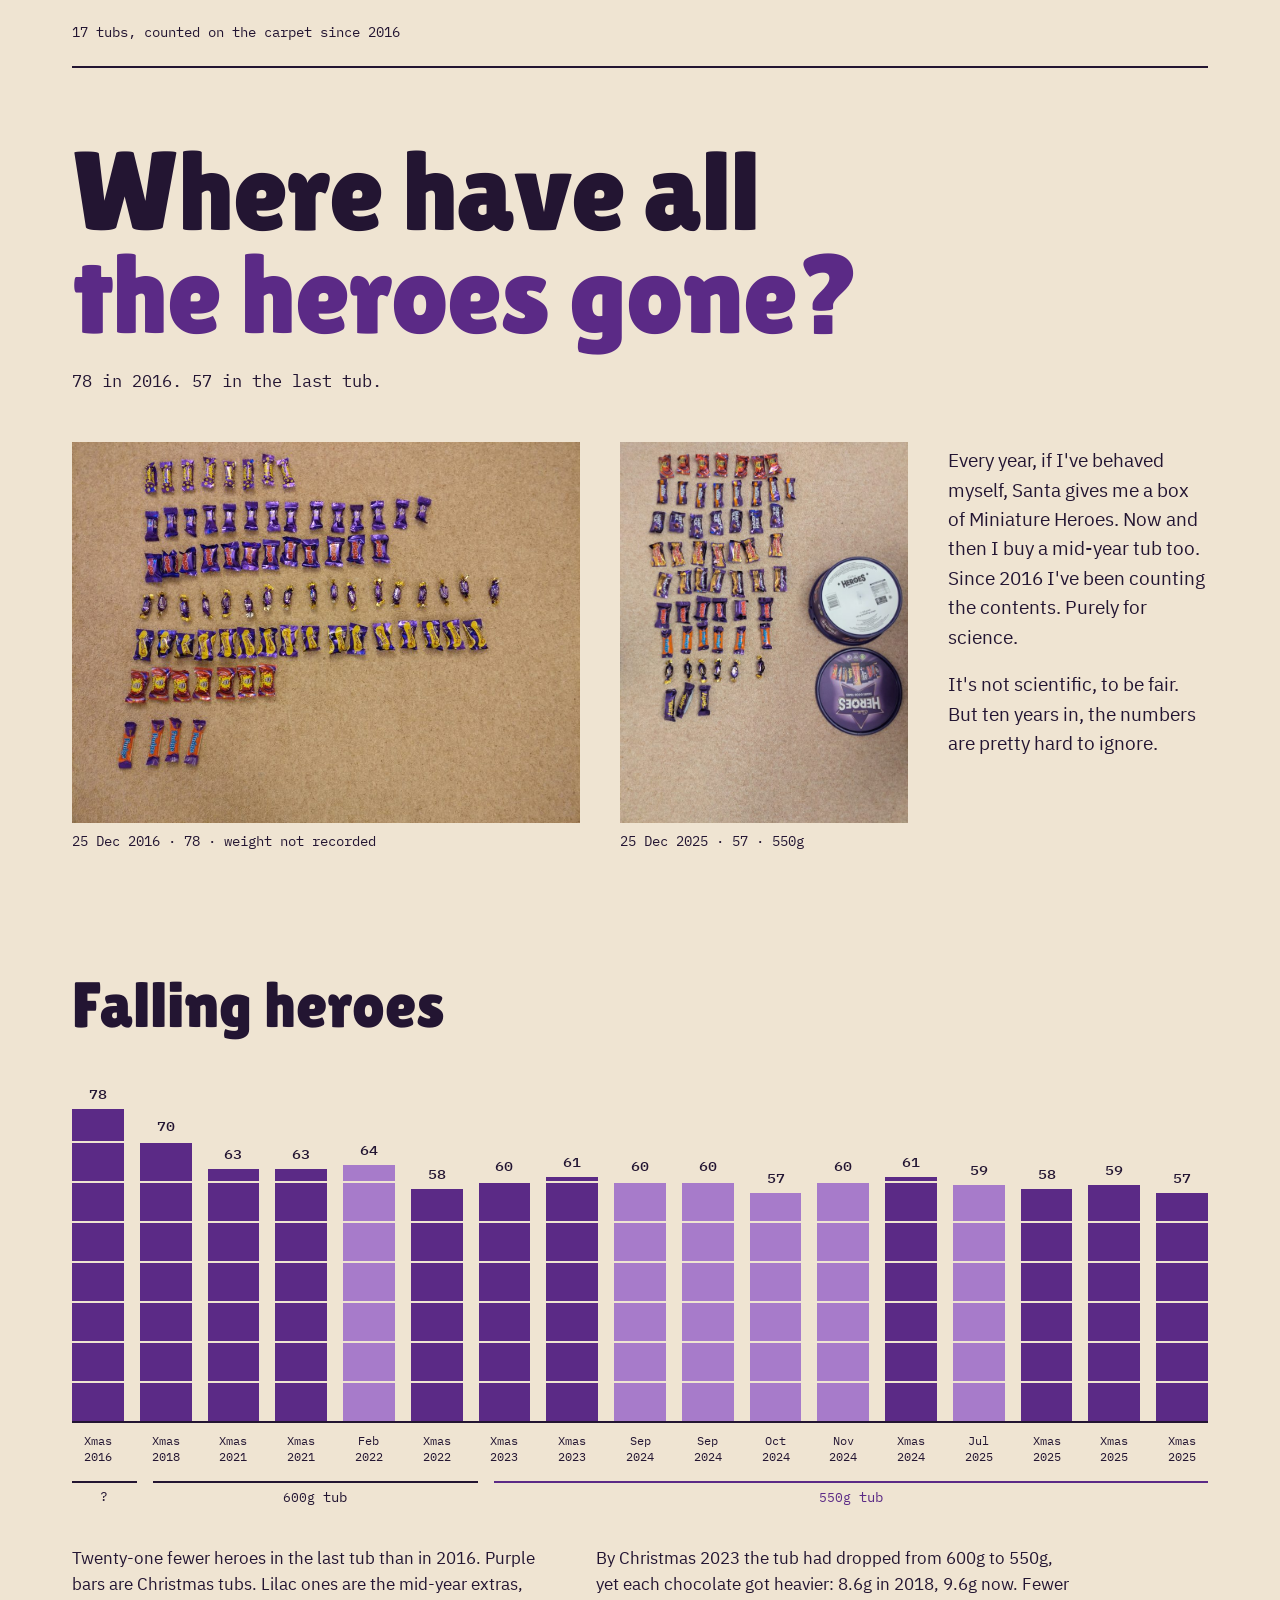
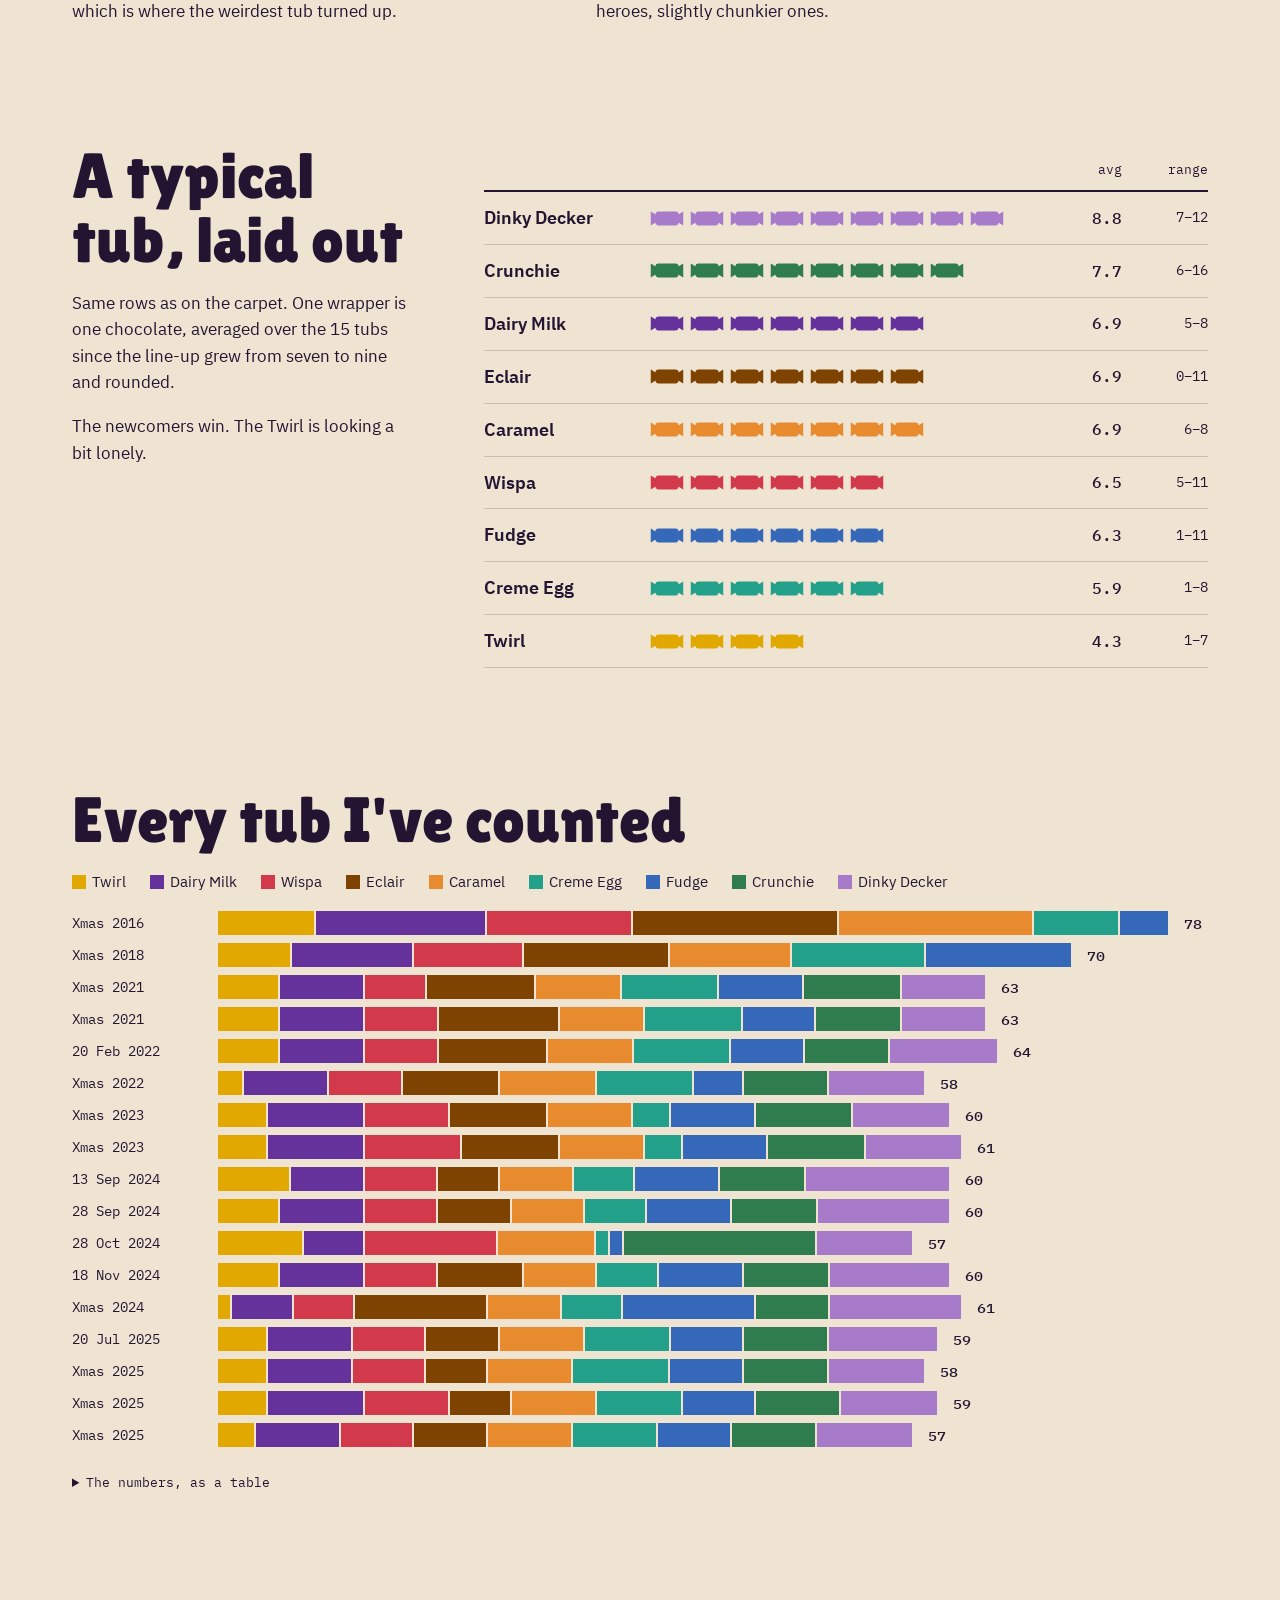
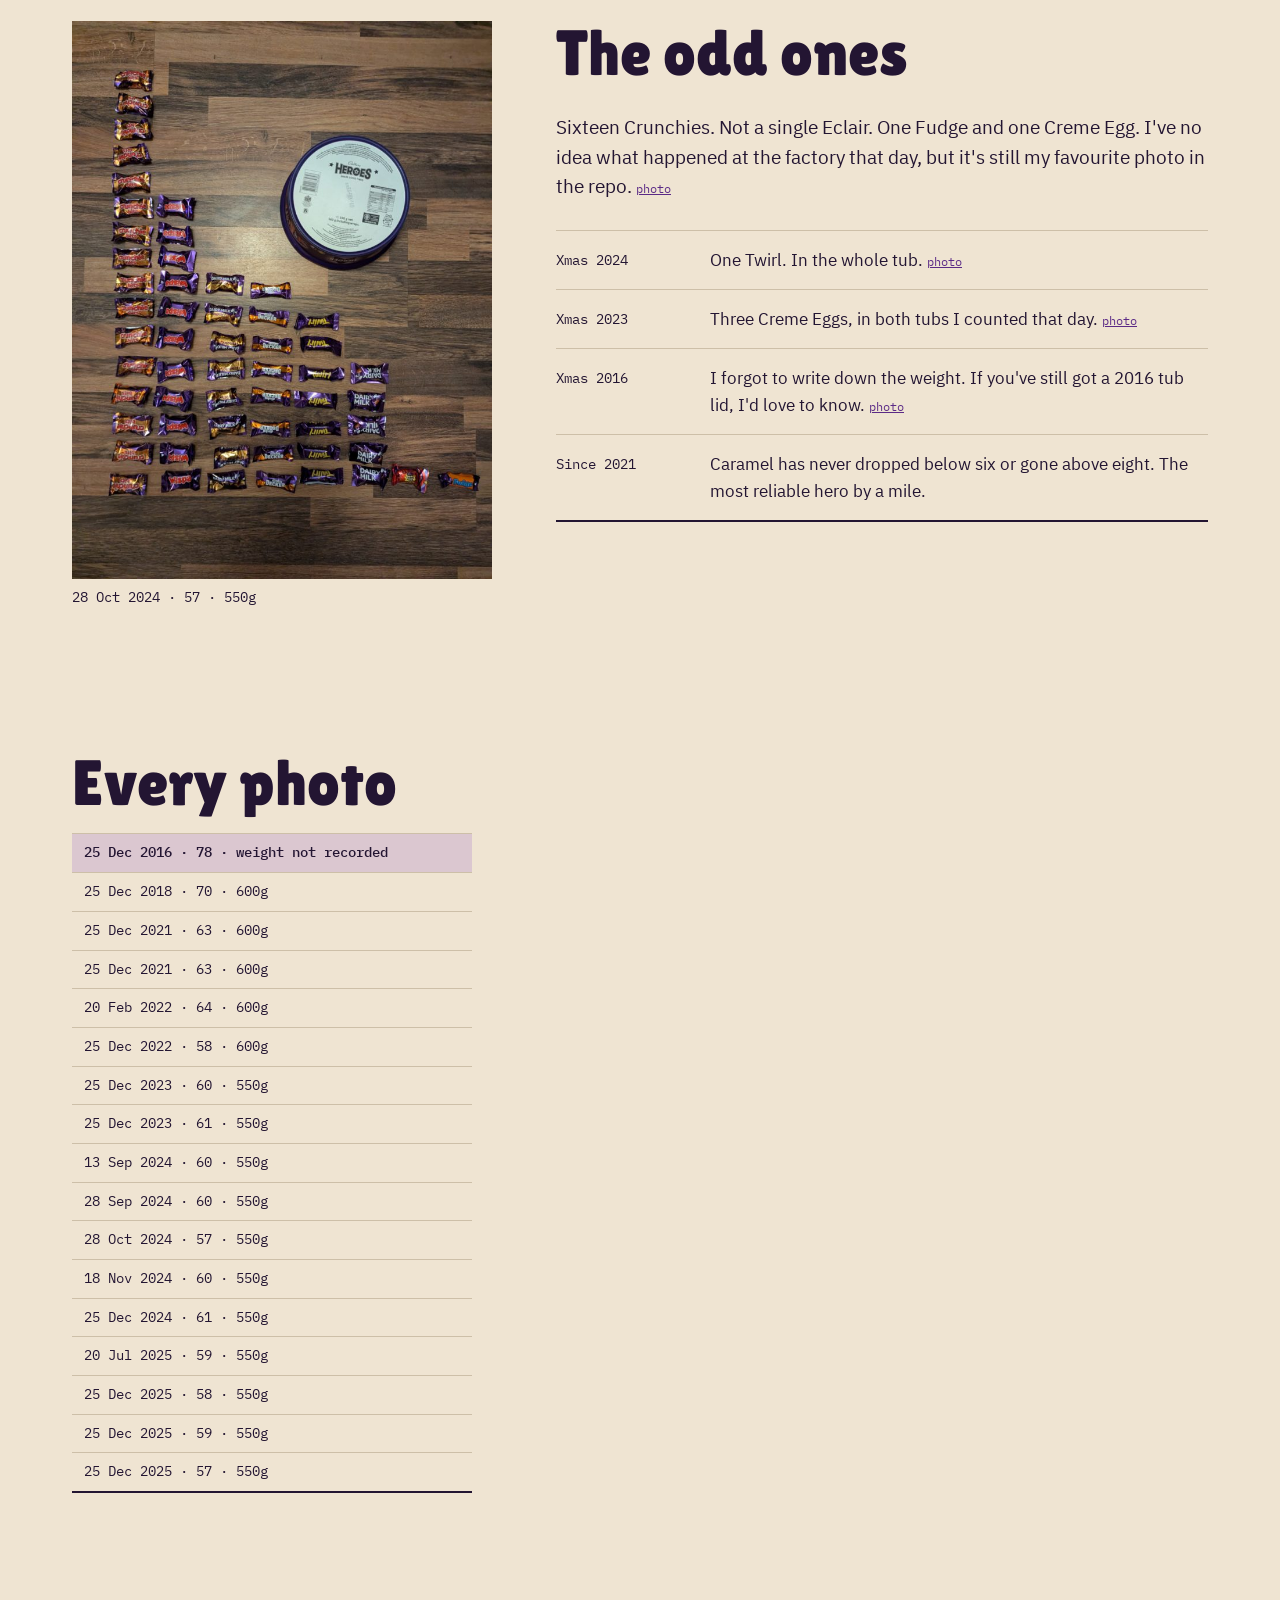
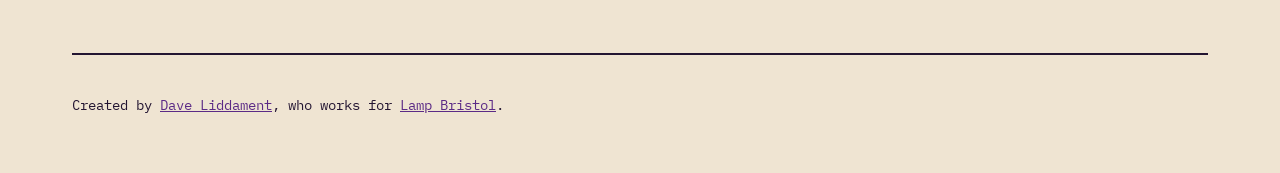
==== index.html @ de382458 "Build of DaveLiddament/heroes@df6f223eec0b3c865f1c71cbc6832590b2072524" ====
<!doctype html>
<html lang="en-GB">
<head>
<meta charset="utf-8">
<meta name="viewport" content="width=device-width, initial-scale=1">
<title>Where have all the heroes gone? Miniature Heroes, counted</title>
<meta name="description" content="17 tubs of Cadbury Miniature Heroes, tipped onto the carpet and counted since 2016. Shrinkflation in charts: the shrinking tub, the typical tub, the odd ones.">
<meta name="author" content="Dave Liddament">
<link rel="canonical" href="https://heroes.daveliddament.co.uk/">
<meta property="og:type" content="website">
<meta property="og:site_name" content="Where have all the heroes gone? Miniature Heroes, counted">
<meta property="og:title" content="Where have all the heroes gone? Miniature Heroes, counted">
<meta property="og:description" content="17 tubs of Cadbury Miniature Heroes, tipped onto the carpet and counted since 2016. Shrinkflation in charts: the shrinking tub, the typical tub, the odd ones.">
<meta property="og:url" content="https://heroes.daveliddament.co.uk/">
<meta property="og:locale" content="en_GB">
<meta property="og:image" content="https://heroes.daveliddament.co.uk/social-card.png">
<meta property="og:image:width" content="1200">
<meta property="og:image:height" content="630">
<meta property="og:image:alt" content="Falling Heroes: a grid of chocolate wrappers, most filled in, the rest empty outlines for the heroes that have gone since 2016.">
<meta name="twitter:card" content="summary_large_image">
<meta name="twitter:image" content="https://heroes.daveliddament.co.uk/social-card.png">
<meta name="twitter:image:alt" content="Falling Heroes: a grid of chocolate wrappers, most filled in, the rest empty outlines for the heroes that have gone since 2016.">
<meta name="twitter:title" content="Where have all the heroes gone? Miniature Heroes, counted">
<meta name="twitter:description" content="17 tubs of Cadbury Miniature Heroes, tipped onto the carpet and counted since 2016. Shrinkflation in charts: the shrinking tub, the typical tub, the odd ones.">
<link rel="icon" href="favicon.ico" sizes="32x32">
<link rel="icon" href="favicon.svg" type="image/svg+xml">
<link rel="apple-touch-icon" href="apple-touch-icon.png">

<link rel="preload" href="fonts/LilitaOne-Regular.ttf" as="font" type="font/ttf" crossorigin>
<link rel="stylesheet" href="styles.css">
<script type="application/ld+json">{"@context":"https://schema.org","@graph":[{"@type":"WebPage","@id":"https://heroes.daveliddament.co.uk/","url":"https://heroes.daveliddament.co.uk/","name":"Where have all the heroes gone? Miniature Heroes, counted","description":"17 tubs of Cadbury Miniature Heroes, tipped onto the carpet and counted since 2016. Shrinkflation in charts: the shrinking tub, the typical tub, the odd ones.","inLanguage":"en-GB","author":{"@type":"Person","name":"Dave Liddament","url":"https://www.daveliddament.co.uk/"},"primaryImageOfPage":"https://heroes.daveliddament.co.uk/social-card.png"},{"@type":"Dataset","name":"Miniature Heroes tub counts","description":"How many of each chocolate were in 17 tubs of Cadbury Miniature Heroes, with the net weight of each tub.","url":"https://heroes.daveliddament.co.uk/","creator":{"@type":"Person","name":"Dave Liddament","url":"https://www.daveliddament.co.uk/"},"temporalCoverage":"2016/2025","isAccessibleForFree":true}]}</script>
</head>
<body>
<div class="wrap">

<header class="masthead">
  <span class="long">17 tubs, counted on the carpet since 2016</span>
  <span class="short">17 tubs since 2016</span>
</header>

<main>
<section class="hero">
  <div class="hero-head">
    <h1>Where have all<br><span>the heroes gone?</span></h1>
    <p class="standfirst">78 in 2016. 57 in the last tub.</p>
  </div>
  <div class="hero-body">
        <figure>
      <a href="images/tub-1-1600.jpg"><img class="photo" src="images/tub-1-960.jpg" width="4640" height="3480" alt="The Xmas 2016 tub sorted into rows: 78 chocolates" loading="eager"></a>
      <figcaption>25 Dec 2016 · 78 · weight not recorded</figcaption>
    </figure>
        <figure>
      <a href="images/tub-17-1600.jpg"><img class="photo" src="images/tub-17-960.jpg" width="3072" height="4080" alt="The Xmas 2025 tub sorted into rows: 57 chocolates" loading="eager"></a>
      <figcaption>25 Dec 2025 · 57 · 550g</figcaption>
    </figure>
        <div class="hero-text">
      <p>Every year, if I've behaved myself, Santa gives me a box of Miniature Heroes. Now and then I buy a mid-year tub too. Since 2016 I've been counting the contents. Purely for science.</p>
      <p>It's not scientific, to be fair. But ten years in, the numbers are pretty hard to ignore.</p>
    </div>
  </div>
</section>

<section id="count">
  <div class="stack">
    <h2>Falling heroes</h2>
    <div class="totals" role="img" aria-label="Chocolates per tub, 2016 to 2025: 78 in the first tub, 57 in the latest." style="--max: 78">
      <div class="bars">
                <div class="col" title="Xmas 2016: 78">
          <span class="num">78</span>
          <div class="bar xmas" style="--n: 78"></div>
        </div>
                <div class="col" title="Xmas 2018: 70">
          <span class="num">70</span>
          <div class="bar xmas" style="--n: 70"></div>
        </div>
                <div class="col" title="Xmas 2021: 63">
          <span class="num">63</span>
          <div class="bar xmas" style="--n: 63"></div>
        </div>
                <div class="col" title="Xmas 2021: 63">
          <span class="num">63</span>
          <div class="bar xmas" style="--n: 63"></div>
        </div>
                <div class="col" title="20 Feb 2022: 64">
          <span class="num">64</span>
          <div class="bar midyear" style="--n: 64"></div>
        </div>
                <div class="col" title="Xmas 2022: 58">
          <span class="num">58</span>
          <div class="bar xmas" style="--n: 58"></div>
        </div>
                <div class="col" title="Xmas 2023: 60">
          <span class="num">60</span>
          <div class="bar xmas" style="--n: 60"></div>
        </div>
                <div class="col" title="Xmas 2023: 61">
          <span class="num">61</span>
          <div class="bar xmas" style="--n: 61"></div>
        </div>
                <div class="col" title="13 Sep 2024: 60">
          <span class="num">60</span>
          <div class="bar midyear" style="--n: 60"></div>
        </div>
                <div class="col" title="28 Sep 2024: 60">
          <span class="num">60</span>
          <div class="bar midyear" style="--n: 60"></div>
        </div>
                <div class="col" title="28 Oct 2024: 57">
          <span class="num">57</span>
          <div class="bar midyear" style="--n: 57"></div>
        </div>
                <div class="col" title="18 Nov 2024: 60">
          <span class="num">60</span>
          <div class="bar midyear" style="--n: 60"></div>
        </div>
                <div class="col" title="Xmas 2024: 61">
          <span class="num">61</span>
          <div class="bar xmas" style="--n: 61"></div>
        </div>
                <div class="col" title="20 Jul 2025: 59">
          <span class="num">59</span>
          <div class="bar midyear" style="--n: 59"></div>
        </div>
                <div class="col" title="Xmas 2025: 58">
          <span class="num">58</span>
          <div class="bar xmas" style="--n: 58"></div>
        </div>
                <div class="col" title="Xmas 2025: 59">
          <span class="num">59</span>
          <div class="bar xmas" style="--n: 59"></div>
        </div>
                <div class="col" title="Xmas 2025: 57">
          <span class="num">57</span>
          <div class="bar xmas" style="--n: 57"></div>
        </div>
              </div>
      <div class="labels">
                <span><span class="yy">&#039;16</span><span class="full">Xmas<br>2016</span></span>
                <span><span class="yy">&#039;18</span><span class="full">Xmas<br>2018</span></span>
                <span><span class="yy">&#039;21</span><span class="full">Xmas<br>2021</span></span>
                <span><span class="yy">&#039;21</span><span class="full">Xmas<br>2021</span></span>
                <span><span class="yy">&#039;22</span><span class="full">Feb<br>2022</span></span>
                <span><span class="yy">&#039;22</span><span class="full">Xmas<br>2022</span></span>
                <span><span class="yy">&#039;23</span><span class="full">Xmas<br>2023</span></span>
                <span><span class="yy">&#039;23</span><span class="full">Xmas<br>2023</span></span>
                <span><span class="yy">&#039;24</span><span class="full">Sep<br>2024</span></span>
                <span><span class="yy">&#039;24</span><span class="full">Sep<br>2024</span></span>
                <span><span class="yy">&#039;24</span><span class="full">Oct<br>2024</span></span>
                <span><span class="yy">&#039;24</span><span class="full">Nov<br>2024</span></span>
                <span><span class="yy">&#039;24</span><span class="full">Xmas<br>2024</span></span>
                <span><span class="yy">&#039;25</span><span class="full">Jul<br>2025</span></span>
                <span><span class="yy">&#039;25</span><span class="full">Xmas<br>2025</span></span>
                <span><span class="yy">&#039;25</span><span class="full">Xmas<br>2025</span></span>
                <span><span class="yy">&#039;25</span><span class="full">Xmas<br>2025</span></span>
              </div>
      <div class="weights">
                <div style="flex-grow: 1">?</div>
                <div style="flex-grow: 5">600g<span class="tub"> tub</span></div>
                <div class="current" style="flex-grow: 11">550g<span class="tub"> tub</span></div>
              </div>
    </div>
    <div class="count-notes">
      <p>Twenty-one fewer heroes in the last tub than in 2016. Purple bars are Christmas tubs. Lilac ones are the mid-year extras, which is where the weirdest tub turned up.</p>
            <p>By Christmas 2023 the tub had dropped from 600g to 550g, yet each chocolate got heavier: 8.6g in 2018, 9.6g now. Fewer heroes, slightly chunkier ones.</p>
          </div>
  </div>
</section>

<section id="typical" class="typical">
  <div class="intro stack">
    <h2>A typical tub, laid out</h2>
    <p>Same rows as on the carpet. One wrapper is one chocolate, averaged over the 15 tubs since the line-up grew from seven to nine and rounded.</p>
    <p>The newcomers win. The Twirl is looking a bit lonely.</p>
  </div>
  <div class="table" style="margin-top: 16px">
    <div class="lineup-head"><span></span><span></span><span>avg</span><span>range</span></div>
    <div class="lineup">
            <div class="lu-row t-dinky-decker">
        <span class="lu-name">Dinky Decker</span>
        <span class="lu-stats">8.8 avg · 7–12</span>
        <span class="lu-icons" role="img" aria-label="Dinky Decker: about 9 per tub"><svg viewBox="0 0 44 24" aria-hidden="true"><path d="M1 3 L8 7 L8 17 L1 21 Z"/><path d="M43 3 L36 7 L36 17 L43 21 Z"/><rect x="7" y="3" width="30" height="18" rx="4"/></svg><svg viewBox="0 0 44 24" aria-hidden="true"><path d="M1 3 L8 7 L8 17 L1 21 Z"/><path d="M43 3 L36 7 L36 17 L43 21 Z"/><rect x="7" y="3" width="30" height="18" rx="4"/></svg><svg viewBox="0 0 44 24" aria-hidden="true"><path d="M1 3 L8 7 L8 17 L1 21 Z"/><path d="M43 3 L36 7 L36 17 L43 21 Z"/><rect x="7" y="3" width="30" height="18" rx="4"/></svg><svg viewBox="0 0 44 24" aria-hidden="true"><path d="M1 3 L8 7 L8 17 L1 21 Z"/><path d="M43 3 L36 7 L36 17 L43 21 Z"/><rect x="7" y="3" width="30" height="18" rx="4"/></svg><svg viewBox="0 0 44 24" aria-hidden="true"><path d="M1 3 L8 7 L8 17 L1 21 Z"/><path d="M43 3 L36 7 L36 17 L43 21 Z"/><rect x="7" y="3" width="30" height="18" rx="4"/></svg><svg viewBox="0 0 44 24" aria-hidden="true"><path d="M1 3 L8 7 L8 17 L1 21 Z"/><path d="M43 3 L36 7 L36 17 L43 21 Z"/><rect x="7" y="3" width="30" height="18" rx="4"/></svg><svg viewBox="0 0 44 24" aria-hidden="true"><path d="M1 3 L8 7 L8 17 L1 21 Z"/><path d="M43 3 L36 7 L36 17 L43 21 Z"/><rect x="7" y="3" width="30" height="18" rx="4"/></svg><svg viewBox="0 0 44 24" aria-hidden="true"><path d="M1 3 L8 7 L8 17 L1 21 Z"/><path d="M43 3 L36 7 L36 17 L43 21 Z"/><rect x="7" y="3" width="30" height="18" rx="4"/></svg><svg viewBox="0 0 44 24" aria-hidden="true"><path d="M1 3 L8 7 L8 17 L1 21 Z"/><path d="M43 3 L36 7 L36 17 L43 21 Z"/><rect x="7" y="3" width="30" height="18" rx="4"/></svg></span>
        <span class="lu-avg-col mono">8.8</span>
        <span class="lu-range-col mono">7–12</span>
      </div>
            <div class="lu-row t-crunchie">
        <span class="lu-name">Crunchie</span>
        <span class="lu-stats">7.7 avg · 6–16</span>
        <span class="lu-icons" role="img" aria-label="Crunchie: about 8 per tub"><svg viewBox="0 0 44 24" aria-hidden="true"><path d="M1 3 L8 7 L8 17 L1 21 Z"/><path d="M43 3 L36 7 L36 17 L43 21 Z"/><rect x="7" y="3" width="30" height="18" rx="4"/></svg><svg viewBox="0 0 44 24" aria-hidden="true"><path d="M1 3 L8 7 L8 17 L1 21 Z"/><path d="M43 3 L36 7 L36 17 L43 21 Z"/><rect x="7" y="3" width="30" height="18" rx="4"/></svg><svg viewBox="0 0 44 24" aria-hidden="true"><path d="M1 3 L8 7 L8 17 L1 21 Z"/><path d="M43 3 L36 7 L36 17 L43 21 Z"/><rect x="7" y="3" width="30" height="18" rx="4"/></svg><svg viewBox="0 0 44 24" aria-hidden="true"><path d="M1 3 L8 7 L8 17 L1 21 Z"/><path d="M43 3 L36 7 L36 17 L43 21 Z"/><rect x="7" y="3" width="30" height="18" rx="4"/></svg><svg viewBox="0 0 44 24" aria-hidden="true"><path d="M1 3 L8 7 L8 17 L1 21 Z"/><path d="M43 3 L36 7 L36 17 L43 21 Z"/><rect x="7" y="3" width="30" height="18" rx="4"/></svg><svg viewBox="0 0 44 24" aria-hidden="true"><path d="M1 3 L8 7 L8 17 L1 21 Z"/><path d="M43 3 L36 7 L36 17 L43 21 Z"/><rect x="7" y="3" width="30" height="18" rx="4"/></svg><svg viewBox="0 0 44 24" aria-hidden="true"><path d="M1 3 L8 7 L8 17 L1 21 Z"/><path d="M43 3 L36 7 L36 17 L43 21 Z"/><rect x="7" y="3" width="30" height="18" rx="4"/></svg><svg viewBox="0 0 44 24" aria-hidden="true"><path d="M1 3 L8 7 L8 17 L1 21 Z"/><path d="M43 3 L36 7 L36 17 L43 21 Z"/><rect x="7" y="3" width="30" height="18" rx="4"/></svg></span>
        <span class="lu-avg-col mono">7.7</span>
        <span class="lu-range-col mono">6–16</span>
      </div>
            <div class="lu-row t-dairy-milk">
        <span class="lu-name">Dairy Milk</span>
        <span class="lu-stats">6.9 avg · 5–8</span>
        <span class="lu-icons" role="img" aria-label="Dairy Milk: about 7 per tub"><svg viewBox="0 0 44 24" aria-hidden="true"><path d="M1 3 L8 7 L8 17 L1 21 Z"/><path d="M43 3 L36 7 L36 17 L43 21 Z"/><rect x="7" y="3" width="30" height="18" rx="4"/></svg><svg viewBox="0 0 44 24" aria-hidden="true"><path d="M1 3 L8 7 L8 17 L1 21 Z"/><path d="M43 3 L36 7 L36 17 L43 21 Z"/><rect x="7" y="3" width="30" height="18" rx="4"/></svg><svg viewBox="0 0 44 24" aria-hidden="true"><path d="M1 3 L8 7 L8 17 L1 21 Z"/><path d="M43 3 L36 7 L36 17 L43 21 Z"/><rect x="7" y="3" width="30" height="18" rx="4"/></svg><svg viewBox="0 0 44 24" aria-hidden="true"><path d="M1 3 L8 7 L8 17 L1 21 Z"/><path d="M43 3 L36 7 L36 17 L43 21 Z"/><rect x="7" y="3" width="30" height="18" rx="4"/></svg><svg viewBox="0 0 44 24" aria-hidden="true"><path d="M1 3 L8 7 L8 17 L1 21 Z"/><path d="M43 3 L36 7 L36 17 L43 21 Z"/><rect x="7" y="3" width="30" height="18" rx="4"/></svg><svg viewBox="0 0 44 24" aria-hidden="true"><path d="M1 3 L8 7 L8 17 L1 21 Z"/><path d="M43 3 L36 7 L36 17 L43 21 Z"/><rect x="7" y="3" width="30" height="18" rx="4"/></svg><svg viewBox="0 0 44 24" aria-hidden="true"><path d="M1 3 L8 7 L8 17 L1 21 Z"/><path d="M43 3 L36 7 L36 17 L43 21 Z"/><rect x="7" y="3" width="30" height="18" rx="4"/></svg></span>
        <span class="lu-avg-col mono">6.9</span>
        <span class="lu-range-col mono">5–8</span>
      </div>
            <div class="lu-row t-eclair">
        <span class="lu-name">Eclair</span>
        <span class="lu-stats">6.9 avg · 0–11</span>
        <span class="lu-icons" role="img" aria-label="Eclair: about 7 per tub"><svg viewBox="0 0 44 24" aria-hidden="true"><path d="M1 3 L8 7 L8 17 L1 21 Z"/><path d="M43 3 L36 7 L36 17 L43 21 Z"/><rect x="7" y="3" width="30" height="18" rx="4"/></svg><svg viewBox="0 0 44 24" aria-hidden="true"><path d="M1 3 L8 7 L8 17 L1 21 Z"/><path d="M43 3 L36 7 L36 17 L43 21 Z"/><rect x="7" y="3" width="30" height="18" rx="4"/></svg><svg viewBox="0 0 44 24" aria-hidden="true"><path d="M1 3 L8 7 L8 17 L1 21 Z"/><path d="M43 3 L36 7 L36 17 L43 21 Z"/><rect x="7" y="3" width="30" height="18" rx="4"/></svg><svg viewBox="0 0 44 24" aria-hidden="true"><path d="M1 3 L8 7 L8 17 L1 21 Z"/><path d="M43 3 L36 7 L36 17 L43 21 Z"/><rect x="7" y="3" width="30" height="18" rx="4"/></svg><svg viewBox="0 0 44 24" aria-hidden="true"><path d="M1 3 L8 7 L8 17 L1 21 Z"/><path d="M43 3 L36 7 L36 17 L43 21 Z"/><rect x="7" y="3" width="30" height="18" rx="4"/></svg><svg viewBox="0 0 44 24" aria-hidden="true"><path d="M1 3 L8 7 L8 17 L1 21 Z"/><path d="M43 3 L36 7 L36 17 L43 21 Z"/><rect x="7" y="3" width="30" height="18" rx="4"/></svg><svg viewBox="0 0 44 24" aria-hidden="true"><path d="M1 3 L8 7 L8 17 L1 21 Z"/><path d="M43 3 L36 7 L36 17 L43 21 Z"/><rect x="7" y="3" width="30" height="18" rx="4"/></svg></span>
        <span class="lu-avg-col mono">6.9</span>
        <span class="lu-range-col mono">0–11</span>
      </div>
            <div class="lu-row t-caramel">
        <span class="lu-name">Caramel</span>
        <span class="lu-stats">6.9 avg · 6–8</span>
        <span class="lu-icons" role="img" aria-label="Caramel: about 7 per tub"><svg viewBox="0 0 44 24" aria-hidden="true"><path d="M1 3 L8 7 L8 17 L1 21 Z"/><path d="M43 3 L36 7 L36 17 L43 21 Z"/><rect x="7" y="3" width="30" height="18" rx="4"/></svg><svg viewBox="0 0 44 24" aria-hidden="true"><path d="M1 3 L8 7 L8 17 L1 21 Z"/><path d="M43 3 L36 7 L36 17 L43 21 Z"/><rect x="7" y="3" width="30" height="18" rx="4"/></svg><svg viewBox="0 0 44 24" aria-hidden="true"><path d="M1 3 L8 7 L8 17 L1 21 Z"/><path d="M43 3 L36 7 L36 17 L43 21 Z"/><rect x="7" y="3" width="30" height="18" rx="4"/></svg><svg viewBox="0 0 44 24" aria-hidden="true"><path d="M1 3 L8 7 L8 17 L1 21 Z"/><path d="M43 3 L36 7 L36 17 L43 21 Z"/><rect x="7" y="3" width="30" height="18" rx="4"/></svg><svg viewBox="0 0 44 24" aria-hidden="true"><path d="M1 3 L8 7 L8 17 L1 21 Z"/><path d="M43 3 L36 7 L36 17 L43 21 Z"/><rect x="7" y="3" width="30" height="18" rx="4"/></svg><svg viewBox="0 0 44 24" aria-hidden="true"><path d="M1 3 L8 7 L8 17 L1 21 Z"/><path d="M43 3 L36 7 L36 17 L43 21 Z"/><rect x="7" y="3" width="30" height="18" rx="4"/></svg><svg viewBox="0 0 44 24" aria-hidden="true"><path d="M1 3 L8 7 L8 17 L1 21 Z"/><path d="M43 3 L36 7 L36 17 L43 21 Z"/><rect x="7" y="3" width="30" height="18" rx="4"/></svg></span>
        <span class="lu-avg-col mono">6.9</span>
        <span class="lu-range-col mono">6–8</span>
      </div>
            <div class="lu-row t-wispa">
        <span class="lu-name">Wispa</span>
        <span class="lu-stats">6.5 avg · 5–11</span>
        <span class="lu-icons" role="img" aria-label="Wispa: about 6 per tub"><svg viewBox="0 0 44 24" aria-hidden="true"><path d="M1 3 L8 7 L8 17 L1 21 Z"/><path d="M43 3 L36 7 L36 17 L43 21 Z"/><rect x="7" y="3" width="30" height="18" rx="4"/></svg><svg viewBox="0 0 44 24" aria-hidden="true"><path d="M1 3 L8 7 L8 17 L1 21 Z"/><path d="M43 3 L36 7 L36 17 L43 21 Z"/><rect x="7" y="3" width="30" height="18" rx="4"/></svg><svg viewBox="0 0 44 24" aria-hidden="true"><path d="M1 3 L8 7 L8 17 L1 21 Z"/><path d="M43 3 L36 7 L36 17 L43 21 Z"/><rect x="7" y="3" width="30" height="18" rx="4"/></svg><svg viewBox="0 0 44 24" aria-hidden="true"><path d="M1 3 L8 7 L8 17 L1 21 Z"/><path d="M43 3 L36 7 L36 17 L43 21 Z"/><rect x="7" y="3" width="30" height="18" rx="4"/></svg><svg viewBox="0 0 44 24" aria-hidden="true"><path d="M1 3 L8 7 L8 17 L1 21 Z"/><path d="M43 3 L36 7 L36 17 L43 21 Z"/><rect x="7" y="3" width="30" height="18" rx="4"/></svg><svg viewBox="0 0 44 24" aria-hidden="true"><path d="M1 3 L8 7 L8 17 L1 21 Z"/><path d="M43 3 L36 7 L36 17 L43 21 Z"/><rect x="7" y="3" width="30" height="18" rx="4"/></svg></span>
        <span class="lu-avg-col mono">6.5</span>
        <span class="lu-range-col mono">5–11</span>
      </div>
            <div class="lu-row t-fudge">
        <span class="lu-name">Fudge</span>
        <span class="lu-stats">6.3 avg · 1–11</span>
        <span class="lu-icons" role="img" aria-label="Fudge: about 6 per tub"><svg viewBox="0 0 44 24" aria-hidden="true"><path d="M1 3 L8 7 L8 17 L1 21 Z"/><path d="M43 3 L36 7 L36 17 L43 21 Z"/><rect x="7" y="3" width="30" height="18" rx="4"/></svg><svg viewBox="0 0 44 24" aria-hidden="true"><path d="M1 3 L8 7 L8 17 L1 21 Z"/><path d="M43 3 L36 7 L36 17 L43 21 Z"/><rect x="7" y="3" width="30" height="18" rx="4"/></svg><svg viewBox="0 0 44 24" aria-hidden="true"><path d="M1 3 L8 7 L8 17 L1 21 Z"/><path d="M43 3 L36 7 L36 17 L43 21 Z"/><rect x="7" y="3" width="30" height="18" rx="4"/></svg><svg viewBox="0 0 44 24" aria-hidden="true"><path d="M1 3 L8 7 L8 17 L1 21 Z"/><path d="M43 3 L36 7 L36 17 L43 21 Z"/><rect x="7" y="3" width="30" height="18" rx="4"/></svg><svg viewBox="0 0 44 24" aria-hidden="true"><path d="M1 3 L8 7 L8 17 L1 21 Z"/><path d="M43 3 L36 7 L36 17 L43 21 Z"/><rect x="7" y="3" width="30" height="18" rx="4"/></svg><svg viewBox="0 0 44 24" aria-hidden="true"><path d="M1 3 L8 7 L8 17 L1 21 Z"/><path d="M43 3 L36 7 L36 17 L43 21 Z"/><rect x="7" y="3" width="30" height="18" rx="4"/></svg></span>
        <span class="lu-avg-col mono">6.3</span>
        <span class="lu-range-col mono">1–11</span>
      </div>
            <div class="lu-row t-creme-egg">
        <span class="lu-name">Creme Egg</span>
        <span class="lu-stats">5.9 avg · 1–8</span>
        <span class="lu-icons" role="img" aria-label="Creme Egg: about 6 per tub"><svg viewBox="0 0 44 24" aria-hidden="true"><path d="M1 3 L8 7 L8 17 L1 21 Z"/><path d="M43 3 L36 7 L36 17 L43 21 Z"/><rect x="7" y="3" width="30" height="18" rx="4"/></svg><svg viewBox="0 0 44 24" aria-hidden="true"><path d="M1 3 L8 7 L8 17 L1 21 Z"/><path d="M43 3 L36 7 L36 17 L43 21 Z"/><rect x="7" y="3" width="30" height="18" rx="4"/></svg><svg viewBox="0 0 44 24" aria-hidden="true"><path d="M1 3 L8 7 L8 17 L1 21 Z"/><path d="M43 3 L36 7 L36 17 L43 21 Z"/><rect x="7" y="3" width="30" height="18" rx="4"/></svg><svg viewBox="0 0 44 24" aria-hidden="true"><path d="M1 3 L8 7 L8 17 L1 21 Z"/><path d="M43 3 L36 7 L36 17 L43 21 Z"/><rect x="7" y="3" width="30" height="18" rx="4"/></svg><svg viewBox="0 0 44 24" aria-hidden="true"><path d="M1 3 L8 7 L8 17 L1 21 Z"/><path d="M43 3 L36 7 L36 17 L43 21 Z"/><rect x="7" y="3" width="30" height="18" rx="4"/></svg><svg viewBox="0 0 44 24" aria-hidden="true"><path d="M1 3 L8 7 L8 17 L1 21 Z"/><path d="M43 3 L36 7 L36 17 L43 21 Z"/><rect x="7" y="3" width="30" height="18" rx="4"/></svg></span>
        <span class="lu-avg-col mono">5.9</span>
        <span class="lu-range-col mono">1–8</span>
      </div>
            <div class="lu-row t-twirl">
        <span class="lu-name">Twirl</span>
        <span class="lu-stats">4.3 avg · 1–7</span>
        <span class="lu-icons" role="img" aria-label="Twirl: about 4 per tub"><svg viewBox="0 0 44 24" aria-hidden="true"><path d="M1 3 L8 7 L8 17 L1 21 Z"/><path d="M43 3 L36 7 L36 17 L43 21 Z"/><rect x="7" y="3" width="30" height="18" rx="4"/></svg><svg viewBox="0 0 44 24" aria-hidden="true"><path d="M1 3 L8 7 L8 17 L1 21 Z"/><path d="M43 3 L36 7 L36 17 L43 21 Z"/><rect x="7" y="3" width="30" height="18" rx="4"/></svg><svg viewBox="0 0 44 24" aria-hidden="true"><path d="M1 3 L8 7 L8 17 L1 21 Z"/><path d="M43 3 L36 7 L36 17 L43 21 Z"/><rect x="7" y="3" width="30" height="18" rx="4"/></svg><svg viewBox="0 0 44 24" aria-hidden="true"><path d="M1 3 L8 7 L8 17 L1 21 Z"/><path d="M43 3 L36 7 L36 17 L43 21 Z"/><rect x="7" y="3" width="30" height="18" rx="4"/></svg></span>
        <span class="lu-avg-col mono">4.3</span>
        <span class="lu-range-col mono">1–7</span>
      </div>
          </div>
  </div>
</section>

<section id="tubs">
  <div class="stack">
    <h2>Every tub I've counted</h2>
    <div class="legend">
            <span class="t-twirl"><i></i>Twirl</span>
            <span class="t-dairy-milk"><i></i>Dairy Milk</span>
            <span class="t-wispa"><i></i>Wispa</span>
            <span class="t-eclair"><i></i>Eclair</span>
            <span class="t-caramel"><i></i>Caramel</span>
            <span class="t-creme-egg"><i></i>Creme Egg</span>
            <span class="t-fudge"><i></i>Fudge</span>
            <span class="t-crunchie"><i></i>Crunchie</span>
            <span class="t-dinky-decker"><i></i>Dinky Decker</span>
          </div>
    <div class="tubs" style="--max: 78">
            <div class="tub">
        <a class="date" href="#photo-1">Xmas 2016</a>
        <span class="total">78</span>
        <div class="barline">
          <div class="segs" role="img" aria-label="Xmas 2016: 78 chocolates. Twirl 8, Dairy Milk 14, Wispa 12, Eclair 17, Caramel 16, Creme Egg 7, Fudge 4." style="--n: 78">
                        <div class="t-twirl" style="--n: 8" title="Twirl: 8"></div>
                        <div class="t-dairy-milk" style="--n: 14" title="Dairy Milk: 14"></div>
                        <div class="t-wispa" style="--n: 12" title="Wispa: 12"></div>
                        <div class="t-eclair" style="--n: 17" title="Eclair: 17"></div>
                        <div class="t-caramel" style="--n: 16" title="Caramel: 16"></div>
                        <div class="t-creme-egg" style="--n: 7" title="Creme Egg: 7"></div>
                        <div class="t-fudge" style="--n: 4" title="Fudge: 4"></div>
                      </div>
          <span class="t2">78</span>
        </div>
      </div>
            <div class="tub">
        <a class="date" href="#photo-2">Xmas 2018</a>
        <span class="total">70</span>
        <div class="barline">
          <div class="segs" role="img" aria-label="Xmas 2018: 70 chocolates. Twirl 6, Dairy Milk 10, Wispa 9, Eclair 12, Caramel 10, Creme Egg 11, Fudge 12." style="--n: 70">
                        <div class="t-twirl" style="--n: 6" title="Twirl: 6"></div>
                        <div class="t-dairy-milk" style="--n: 10" title="Dairy Milk: 10"></div>
                        <div class="t-wispa" style="--n: 9" title="Wispa: 9"></div>
                        <div class="t-eclair" style="--n: 12" title="Eclair: 12"></div>
                        <div class="t-caramel" style="--n: 10" title="Caramel: 10"></div>
                        <div class="t-creme-egg" style="--n: 11" title="Creme Egg: 11"></div>
                        <div class="t-fudge" style="--n: 12" title="Fudge: 12"></div>
                      </div>
          <span class="t2">70</span>
        </div>
      </div>
            <div class="tub">
        <a class="date" href="#photo-3">Xmas 2021</a>
        <span class="total">63</span>
        <div class="barline">
          <div class="segs" role="img" aria-label="Xmas 2021: 63 chocolates. Twirl 5, Dairy Milk 7, Wispa 5, Eclair 9, Caramel 7, Creme Egg 8, Fudge 7, Crunchie 8, Dinky Decker 7." style="--n: 63">
                        <div class="t-twirl" style="--n: 5" title="Twirl: 5"></div>
                        <div class="t-dairy-milk" style="--n: 7" title="Dairy Milk: 7"></div>
                        <div class="t-wispa" style="--n: 5" title="Wispa: 5"></div>
                        <div class="t-eclair" style="--n: 9" title="Eclair: 9"></div>
                        <div class="t-caramel" style="--n: 7" title="Caramel: 7"></div>
                        <div class="t-creme-egg" style="--n: 8" title="Creme Egg: 8"></div>
                        <div class="t-fudge" style="--n: 7" title="Fudge: 7"></div>
                        <div class="t-crunchie" style="--n: 8" title="Crunchie: 8"></div>
                        <div class="t-dinky-decker" style="--n: 7" title="Dinky Decker: 7"></div>
                      </div>
          <span class="t2">63</span>
        </div>
      </div>
            <div class="tub">
        <a class="date" href="#photo-4">Xmas 2021</a>
        <span class="total">63</span>
        <div class="barline">
          <div class="segs" role="img" aria-label="Xmas 2021: 63 chocolates. Twirl 5, Dairy Milk 7, Wispa 6, Eclair 10, Caramel 7, Creme Egg 8, Fudge 6, Crunchie 7, Dinky Decker 7." style="--n: 63">
                        <div class="t-twirl" style="--n: 5" title="Twirl: 5"></div>
                        <div class="t-dairy-milk" style="--n: 7" title="Dairy Milk: 7"></div>
                        <div class="t-wispa" style="--n: 6" title="Wispa: 6"></div>
                        <div class="t-eclair" style="--n: 10" title="Eclair: 10"></div>
                        <div class="t-caramel" style="--n: 7" title="Caramel: 7"></div>
                        <div class="t-creme-egg" style="--n: 8" title="Creme Egg: 8"></div>
                        <div class="t-fudge" style="--n: 6" title="Fudge: 6"></div>
                        <div class="t-crunchie" style="--n: 7" title="Crunchie: 7"></div>
                        <div class="t-dinky-decker" style="--n: 7" title="Dinky Decker: 7"></div>
                      </div>
          <span class="t2">63</span>
        </div>
      </div>
            <div class="tub">
        <a class="date" href="#photo-5">20 Feb 2022</a>
        <span class="total">64</span>
        <div class="barline">
          <div class="segs" role="img" aria-label="20 Feb 2022: 64 chocolates. Twirl 5, Dairy Milk 7, Wispa 6, Eclair 9, Caramel 7, Creme Egg 8, Fudge 6, Crunchie 7, Dinky Decker 9." style="--n: 64">
                        <div class="t-twirl" style="--n: 5" title="Twirl: 5"></div>
                        <div class="t-dairy-milk" style="--n: 7" title="Dairy Milk: 7"></div>
                        <div class="t-wispa" style="--n: 6" title="Wispa: 6"></div>
                        <div class="t-eclair" style="--n: 9" title="Eclair: 9"></div>
                        <div class="t-caramel" style="--n: 7" title="Caramel: 7"></div>
                        <div class="t-creme-egg" style="--n: 8" title="Creme Egg: 8"></div>
                        <div class="t-fudge" style="--n: 6" title="Fudge: 6"></div>
                        <div class="t-crunchie" style="--n: 7" title="Crunchie: 7"></div>
                        <div class="t-dinky-decker" style="--n: 9" title="Dinky Decker: 9"></div>
                      </div>
          <span class="t2">64</span>
        </div>
      </div>
            <div class="tub">
        <a class="date" href="#photo-6">Xmas 2022</a>
        <span class="total">58</span>
        <div class="barline">
          <div class="segs" role="img" aria-label="Xmas 2022: 58 chocolates. Twirl 2, Dairy Milk 7, Wispa 6, Eclair 8, Caramel 8, Creme Egg 8, Fudge 4, Crunchie 7, Dinky Decker 8." style="--n: 58">
                        <div class="t-twirl" style="--n: 2" title="Twirl: 2"></div>
                        <div class="t-dairy-milk" style="--n: 7" title="Dairy Milk: 7"></div>
                        <div class="t-wispa" style="--n: 6" title="Wispa: 6"></div>
                        <div class="t-eclair" style="--n: 8" title="Eclair: 8"></div>
                        <div class="t-caramel" style="--n: 8" title="Caramel: 8"></div>
                        <div class="t-creme-egg" style="--n: 8" title="Creme Egg: 8"></div>
                        <div class="t-fudge" style="--n: 4" title="Fudge: 4"></div>
                        <div class="t-crunchie" style="--n: 7" title="Crunchie: 7"></div>
                        <div class="t-dinky-decker" style="--n: 8" title="Dinky Decker: 8"></div>
                      </div>
          <span class="t2">58</span>
        </div>
      </div>
            <div class="tub">
        <a class="date" href="#photo-7">Xmas 2023</a>
        <span class="total">60</span>
        <div class="barline">
          <div class="segs" role="img" aria-label="Xmas 2023: 60 chocolates. Twirl 4, Dairy Milk 8, Wispa 7, Eclair 8, Caramel 7, Creme Egg 3, Fudge 7, Crunchie 8, Dinky Decker 8." style="--n: 60">
                        <div class="t-twirl" style="--n: 4" title="Twirl: 4"></div>
                        <div class="t-dairy-milk" style="--n: 8" title="Dairy Milk: 8"></div>
                        <div class="t-wispa" style="--n: 7" title="Wispa: 7"></div>
                        <div class="t-eclair" style="--n: 8" title="Eclair: 8"></div>
                        <div class="t-caramel" style="--n: 7" title="Caramel: 7"></div>
                        <div class="t-creme-egg" style="--n: 3" title="Creme Egg: 3"></div>
                        <div class="t-fudge" style="--n: 7" title="Fudge: 7"></div>
                        <div class="t-crunchie" style="--n: 8" title="Crunchie: 8"></div>
                        <div class="t-dinky-decker" style="--n: 8" title="Dinky Decker: 8"></div>
                      </div>
          <span class="t2">60</span>
        </div>
      </div>
            <div class="tub">
        <a class="date" href="#photo-8">Xmas 2023</a>
        <span class="total">61</span>
        <div class="barline">
          <div class="segs" role="img" aria-label="Xmas 2023: 61 chocolates. Twirl 4, Dairy Milk 8, Wispa 8, Eclair 8, Caramel 7, Creme Egg 3, Fudge 7, Crunchie 8, Dinky Decker 8." style="--n: 61">
                        <div class="t-twirl" style="--n: 4" title="Twirl: 4"></div>
                        <div class="t-dairy-milk" style="--n: 8" title="Dairy Milk: 8"></div>
                        <div class="t-wispa" style="--n: 8" title="Wispa: 8"></div>
                        <div class="t-eclair" style="--n: 8" title="Eclair: 8"></div>
                        <div class="t-caramel" style="--n: 7" title="Caramel: 7"></div>
                        <div class="t-creme-egg" style="--n: 3" title="Creme Egg: 3"></div>
                        <div class="t-fudge" style="--n: 7" title="Fudge: 7"></div>
                        <div class="t-crunchie" style="--n: 8" title="Crunchie: 8"></div>
                        <div class="t-dinky-decker" style="--n: 8" title="Dinky Decker: 8"></div>
                      </div>
          <span class="t2">61</span>
        </div>
      </div>
            <div class="tub">
        <a class="date" href="#photo-9">13 Sep 2024</a>
        <span class="total">60</span>
        <div class="barline">
          <div class="segs" role="img" aria-label="13 Sep 2024: 60 chocolates. Twirl 6, Dairy Milk 6, Wispa 6, Eclair 5, Caramel 6, Creme Egg 5, Fudge 7, Crunchie 7, Dinky Decker 12." style="--n: 60">
                        <div class="t-twirl" style="--n: 6" title="Twirl: 6"></div>
                        <div class="t-dairy-milk" style="--n: 6" title="Dairy Milk: 6"></div>
                        <div class="t-wispa" style="--n: 6" title="Wispa: 6"></div>
                        <div class="t-eclair" style="--n: 5" title="Eclair: 5"></div>
                        <div class="t-caramel" style="--n: 6" title="Caramel: 6"></div>
                        <div class="t-creme-egg" style="--n: 5" title="Creme Egg: 5"></div>
                        <div class="t-fudge" style="--n: 7" title="Fudge: 7"></div>
                        <div class="t-crunchie" style="--n: 7" title="Crunchie: 7"></div>
                        <div class="t-dinky-decker" style="--n: 12" title="Dinky Decker: 12"></div>
                      </div>
          <span class="t2">60</span>
        </div>
      </div>
            <div class="tub">
        <a class="date" href="#photo-10">28 Sep 2024</a>
        <span class="total">60</span>
        <div class="barline">
          <div class="segs" role="img" aria-label="28 Sep 2024: 60 chocolates. Twirl 5, Dairy Milk 7, Wispa 6, Eclair 6, Caramel 6, Creme Egg 5, Fudge 7, Crunchie 7, Dinky Decker 11." style="--n: 60">
                        <div class="t-twirl" style="--n: 5" title="Twirl: 5"></div>
                        <div class="t-dairy-milk" style="--n: 7" title="Dairy Milk: 7"></div>
                        <div class="t-wispa" style="--n: 6" title="Wispa: 6"></div>
                        <div class="t-eclair" style="--n: 6" title="Eclair: 6"></div>
                        <div class="t-caramel" style="--n: 6" title="Caramel: 6"></div>
                        <div class="t-creme-egg" style="--n: 5" title="Creme Egg: 5"></div>
                        <div class="t-fudge" style="--n: 7" title="Fudge: 7"></div>
                        <div class="t-crunchie" style="--n: 7" title="Crunchie: 7"></div>
                        <div class="t-dinky-decker" style="--n: 11" title="Dinky Decker: 11"></div>
                      </div>
          <span class="t2">60</span>
        </div>
      </div>
            <div class="tub">
        <a class="date" href="#photo-11">28 Oct 2024</a>
        <span class="total">57</span>
        <div class="barline">
          <div class="segs" role="img" aria-label="28 Oct 2024: 57 chocolates. Twirl 7, Dairy Milk 5, Wispa 11, Eclair 0, Caramel 8, Creme Egg 1, Fudge 1, Crunchie 16, Dinky Decker 8." style="--n: 57">
                        <div class="t-twirl" style="--n: 7" title="Twirl: 7"></div>
                        <div class="t-dairy-milk" style="--n: 5" title="Dairy Milk: 5"></div>
                        <div class="t-wispa" style="--n: 11" title="Wispa: 11"></div>
                        <div class="t-caramel" style="--n: 8" title="Caramel: 8"></div>
                        <div class="t-creme-egg" style="--n: 1" title="Creme Egg: 1"></div>
                        <div class="t-fudge" style="--n: 1" title="Fudge: 1"></div>
                        <div class="t-crunchie" style="--n: 16" title="Crunchie: 16"></div>
                        <div class="t-dinky-decker" style="--n: 8" title="Dinky Decker: 8"></div>
                      </div>
          <span class="t2">57</span>
        </div>
      </div>
            <div class="tub">
        <a class="date" href="#photo-12">18 Nov 2024</a>
        <span class="total">60</span>
        <div class="barline">
          <div class="segs" role="img" aria-label="18 Nov 2024: 60 chocolates. Twirl 5, Dairy Milk 7, Wispa 6, Eclair 7, Caramel 6, Creme Egg 5, Fudge 7, Crunchie 7, Dinky Decker 10." style="--n: 60">
                        <div class="t-twirl" style="--n: 5" title="Twirl: 5"></div>
                        <div class="t-dairy-milk" style="--n: 7" title="Dairy Milk: 7"></div>
                        <div class="t-wispa" style="--n: 6" title="Wispa: 6"></div>
                        <div class="t-eclair" style="--n: 7" title="Eclair: 7"></div>
                        <div class="t-caramel" style="--n: 6" title="Caramel: 6"></div>
                        <div class="t-creme-egg" style="--n: 5" title="Creme Egg: 5"></div>
                        <div class="t-fudge" style="--n: 7" title="Fudge: 7"></div>
                        <div class="t-crunchie" style="--n: 7" title="Crunchie: 7"></div>
                        <div class="t-dinky-decker" style="--n: 10" title="Dinky Decker: 10"></div>
                      </div>
          <span class="t2">60</span>
        </div>
      </div>
            <div class="tub">
        <a class="date" href="#photo-13">Xmas 2024</a>
        <span class="total">61</span>
        <div class="barline">
          <div class="segs" role="img" aria-label="Xmas 2024: 61 chocolates. Twirl 1, Dairy Milk 5, Wispa 5, Eclair 11, Caramel 6, Creme Egg 5, Fudge 11, Crunchie 6, Dinky Decker 11." style="--n: 61">
                        <div class="t-twirl" style="--n: 1" title="Twirl: 1"></div>
                        <div class="t-dairy-milk" style="--n: 5" title="Dairy Milk: 5"></div>
                        <div class="t-wispa" style="--n: 5" title="Wispa: 5"></div>
                        <div class="t-eclair" style="--n: 11" title="Eclair: 11"></div>
                        <div class="t-caramel" style="--n: 6" title="Caramel: 6"></div>
                        <div class="t-creme-egg" style="--n: 5" title="Creme Egg: 5"></div>
                        <div class="t-fudge" style="--n: 11" title="Fudge: 11"></div>
                        <div class="t-crunchie" style="--n: 6" title="Crunchie: 6"></div>
                        <div class="t-dinky-decker" style="--n: 11" title="Dinky Decker: 11"></div>
                      </div>
          <span class="t2">61</span>
        </div>
      </div>
            <div class="tub">
        <a class="date" href="#photo-14">20 Jul 2025</a>
        <span class="total">59</span>
        <div class="barline">
          <div class="segs" role="img" aria-label="20 Jul 2025: 59 chocolates. Twirl 4, Dairy Milk 7, Wispa 6, Eclair 6, Caramel 7, Creme Egg 7, Fudge 6, Crunchie 7, Dinky Decker 9." style="--n: 59">
                        <div class="t-twirl" style="--n: 4" title="Twirl: 4"></div>
                        <div class="t-dairy-milk" style="--n: 7" title="Dairy Milk: 7"></div>
                        <div class="t-wispa" style="--n: 6" title="Wispa: 6"></div>
                        <div class="t-eclair" style="--n: 6" title="Eclair: 6"></div>
                        <div class="t-caramel" style="--n: 7" title="Caramel: 7"></div>
                        <div class="t-creme-egg" style="--n: 7" title="Creme Egg: 7"></div>
                        <div class="t-fudge" style="--n: 6" title="Fudge: 6"></div>
                        <div class="t-crunchie" style="--n: 7" title="Crunchie: 7"></div>
                        <div class="t-dinky-decker" style="--n: 9" title="Dinky Decker: 9"></div>
                      </div>
          <span class="t2">59</span>
        </div>
      </div>
            <div class="tub">
        <a class="date" href="#photo-15">Xmas 2025</a>
        <span class="total">58</span>
        <div class="barline">
          <div class="segs" role="img" aria-label="Xmas 2025: 58 chocolates. Twirl 4, Dairy Milk 7, Wispa 6, Eclair 5, Caramel 7, Creme Egg 8, Fudge 6, Crunchie 7, Dinky Decker 8." style="--n: 58">
                        <div class="t-twirl" style="--n: 4" title="Twirl: 4"></div>
                        <div class="t-dairy-milk" style="--n: 7" title="Dairy Milk: 7"></div>
                        <div class="t-wispa" style="--n: 6" title="Wispa: 6"></div>
                        <div class="t-eclair" style="--n: 5" title="Eclair: 5"></div>
                        <div class="t-caramel" style="--n: 7" title="Caramel: 7"></div>
                        <div class="t-creme-egg" style="--n: 8" title="Creme Egg: 8"></div>
                        <div class="t-fudge" style="--n: 6" title="Fudge: 6"></div>
                        <div class="t-crunchie" style="--n: 7" title="Crunchie: 7"></div>
                        <div class="t-dinky-decker" style="--n: 8" title="Dinky Decker: 8"></div>
                      </div>
          <span class="t2">58</span>
        </div>
      </div>
            <div class="tub">
        <a class="date" href="#photo-16">Xmas 2025</a>
        <span class="total">59</span>
        <div class="barline">
          <div class="segs" role="img" aria-label="Xmas 2025: 59 chocolates. Twirl 4, Dairy Milk 8, Wispa 7, Eclair 5, Caramel 7, Creme Egg 7, Fudge 6, Crunchie 7, Dinky Decker 8." style="--n: 59">
                        <div class="t-twirl" style="--n: 4" title="Twirl: 4"></div>
                        <div class="t-dairy-milk" style="--n: 8" title="Dairy Milk: 8"></div>
                        <div class="t-wispa" style="--n: 7" title="Wispa: 7"></div>
                        <div class="t-eclair" style="--n: 5" title="Eclair: 5"></div>
                        <div class="t-caramel" style="--n: 7" title="Caramel: 7"></div>
                        <div class="t-creme-egg" style="--n: 7" title="Creme Egg: 7"></div>
                        <div class="t-fudge" style="--n: 6" title="Fudge: 6"></div>
                        <div class="t-crunchie" style="--n: 7" title="Crunchie: 7"></div>
                        <div class="t-dinky-decker" style="--n: 8" title="Dinky Decker: 8"></div>
                      </div>
          <span class="t2">59</span>
        </div>
      </div>
            <div class="tub">
        <a class="date" href="#photo-17">Xmas 2025</a>
        <span class="total">57</span>
        <div class="barline">
          <div class="segs" role="img" aria-label="Xmas 2025: 57 chocolates. Twirl 3, Dairy Milk 7, Wispa 6, Eclair 6, Caramel 7, Creme Egg 7, Fudge 6, Crunchie 7, Dinky Decker 8." style="--n: 57">
                        <div class="t-twirl" style="--n: 3" title="Twirl: 3"></div>
                        <div class="t-dairy-milk" style="--n: 7" title="Dairy Milk: 7"></div>
                        <div class="t-wispa" style="--n: 6" title="Wispa: 6"></div>
                        <div class="t-eclair" style="--n: 6" title="Eclair: 6"></div>
                        <div class="t-caramel" style="--n: 7" title="Caramel: 7"></div>
                        <div class="t-creme-egg" style="--n: 7" title="Creme Egg: 7"></div>
                        <div class="t-fudge" style="--n: 6" title="Fudge: 6"></div>
                        <div class="t-crunchie" style="--n: 7" title="Crunchie: 7"></div>
                        <div class="t-dinky-decker" style="--n: 8" title="Dinky Decker: 8"></div>
                      </div>
          <span class="t2">57</span>
        </div>
      </div>
          </div>
    <details class="numbers">
      <summary>The numbers, as a table</summary>
      <div class="scroll">
        <table>
          <thead>
            <tr>
              <th scope="col">Tub</th>
              <th scope="col">Net weight</th>
              <th scope="col">Total</th>
                            <th scope="col" class="t-twirl"><i></i>Twirl</th>
                            <th scope="col" class="t-dairy-milk"><i></i>Dairy Milk</th>
                            <th scope="col" class="t-wispa"><i></i>Wispa</th>
                            <th scope="col" class="t-eclair"><i></i>Eclair</th>
                            <th scope="col" class="t-caramel"><i></i>Caramel</th>
                            <th scope="col" class="t-creme-egg"><i></i>Creme Egg</th>
                            <th scope="col" class="t-fudge"><i></i>Fudge</th>
                            <th scope="col" class="t-crunchie"><i></i>Crunchie</th>
                            <th scope="col" class="t-dinky-decker"><i></i>Dinky Decker</th>
                          </tr>
          </thead>
          <tbody>
                        <tr>
              <th scope="row">Xmas 2016</th>
              <td>?</td>
              <td>78</td>
                            <td>8</td>
                            <td>14</td>
                            <td>12</td>
                            <td>17</td>
                            <td>16</td>
                            <td>7</td>
                            <td>4</td>
                            <td>–</td>
                            <td>–</td>
                          </tr>
                        <tr>
              <th scope="row">Xmas 2018</th>
              <td>600g</td>
              <td>70</td>
                            <td>6</td>
                            <td>10</td>
                            <td>9</td>
                            <td>12</td>
                            <td>10</td>
                            <td>11</td>
                            <td>12</td>
                            <td>–</td>
                            <td>–</td>
                          </tr>
                        <tr>
              <th scope="row">Xmas 2021</th>
              <td>600g</td>
              <td>63</td>
                            <td>5</td>
                            <td>7</td>
                            <td>5</td>
                            <td>9</td>
                            <td>7</td>
                            <td>8</td>
                            <td>7</td>
                            <td>8</td>
                            <td>7</td>
                          </tr>
                        <tr>
              <th scope="row">Xmas 2021</th>
              <td>600g</td>
              <td>63</td>
                            <td>5</td>
                            <td>7</td>
                            <td>6</td>
                            <td>10</td>
                            <td>7</td>
                            <td>8</td>
                            <td>6</td>
                            <td>7</td>
                            <td>7</td>
                          </tr>
                        <tr>
              <th scope="row">20 Feb 2022</th>
              <td>600g</td>
              <td>64</td>
                            <td>5</td>
                            <td>7</td>
                            <td>6</td>
                            <td>9</td>
                            <td>7</td>
                            <td>8</td>
                            <td>6</td>
                            <td>7</td>
                            <td>9</td>
                          </tr>
                        <tr>
              <th scope="row">Xmas 2022</th>
              <td>600g</td>
              <td>58</td>
                            <td>2</td>
                            <td>7</td>
                            <td>6</td>
                            <td>8</td>
                            <td>8</td>
                            <td>8</td>
                            <td>4</td>
                            <td>7</td>
                            <td>8</td>
                          </tr>
                        <tr>
              <th scope="row">Xmas 2023</th>
              <td>550g</td>
              <td>60</td>
                            <td>4</td>
                            <td>8</td>
                            <td>7</td>
                            <td>8</td>
                            <td>7</td>
                            <td>3</td>
                            <td>7</td>
                            <td>8</td>
                            <td>8</td>
                          </tr>
                        <tr>
              <th scope="row">Xmas 2023</th>
              <td>550g</td>
              <td>61</td>
                            <td>4</td>
                            <td>8</td>
                            <td>8</td>
                            <td>8</td>
                            <td>7</td>
                            <td>3</td>
                            <td>7</td>
                            <td>8</td>
                            <td>8</td>
                          </tr>
                        <tr>
              <th scope="row">13 Sep 2024</th>
              <td>550g</td>
              <td>60</td>
                            <td>6</td>
                            <td>6</td>
                            <td>6</td>
                            <td>5</td>
                            <td>6</td>
                            <td>5</td>
                            <td>7</td>
                            <td>7</td>
                            <td>12</td>
                          </tr>
                        <tr>
              <th scope="row">28 Sep 2024</th>
              <td>550g</td>
              <td>60</td>
                            <td>5</td>
                            <td>7</td>
                            <td>6</td>
                            <td>6</td>
                            <td>6</td>
                            <td>5</td>
                            <td>7</td>
                            <td>7</td>
                            <td>11</td>
                          </tr>
                        <tr>
              <th scope="row">28 Oct 2024</th>
              <td>550g</td>
              <td>57</td>
                            <td>7</td>
                            <td>5</td>
                            <td>11</td>
                            <td>0</td>
                            <td>8</td>
                            <td>1</td>
                            <td>1</td>
                            <td>16</td>
                            <td>8</td>
                          </tr>
                        <tr>
              <th scope="row">18 Nov 2024</th>
              <td>550g</td>
              <td>60</td>
                            <td>5</td>
                            <td>7</td>
                            <td>6</td>
                            <td>7</td>
                            <td>6</td>
                            <td>5</td>
                            <td>7</td>
                            <td>7</td>
                            <td>10</td>
                          </tr>
                        <tr>
              <th scope="row">Xmas 2024</th>
              <td>550g</td>
              <td>61</td>
                            <td>1</td>
                            <td>5</td>
                            <td>5</td>
                            <td>11</td>
                            <td>6</td>
                            <td>5</td>
                            <td>11</td>
                            <td>6</td>
                            <td>11</td>
                          </tr>
                        <tr>
              <th scope="row">20 Jul 2025</th>
              <td>550g</td>
              <td>59</td>
                            <td>4</td>
                            <td>7</td>
                            <td>6</td>
                            <td>6</td>
                            <td>7</td>
                            <td>7</td>
                            <td>6</td>
                            <td>7</td>
                            <td>9</td>
                          </tr>
                        <tr>
              <th scope="row">Xmas 2025</th>
              <td>550g</td>
              <td>58</td>
                            <td>4</td>
                            <td>7</td>
                            <td>6</td>
                            <td>5</td>
                            <td>7</td>
                            <td>8</td>
                            <td>6</td>
                            <td>7</td>
                            <td>8</td>
                          </tr>
                        <tr>
              <th scope="row">Xmas 2025</th>
              <td>550g</td>
              <td>59</td>
                            <td>4</td>
                            <td>8</td>
                            <td>7</td>
                            <td>5</td>
                            <td>7</td>
                            <td>7</td>
                            <td>6</td>
                            <td>7</td>
                            <td>8</td>
                          </tr>
                        <tr>
              <th scope="row">Xmas 2025</th>
              <td>550g</td>
              <td>57</td>
                            <td>3</td>
                            <td>7</td>
                            <td>6</td>
                            <td>6</td>
                            <td>7</td>
                            <td>7</td>
                            <td>6</td>
                            <td>7</td>
                            <td>8</td>
                          </tr>
                      </tbody>
        </table>
      </div>
      <p>– means that chocolate was not in the line-up yet.</p>
    </details>
  </div>
</section>

<section id="odd">
  <div class="odd">
    <h2>The odd ones</h2>
    <div class="odd-entries swap">
            <div class="odd-entry swap-item lead is-default">
        <figure>
          <a href="images/tub-11-1600.jpg"><img class="photo" src="images/tub-11-960.jpg" width="3072" height="4080" alt="The 28 Oct 2024 tub sorted into rows: 57 chocolates" loading="lazy"></a>
          <figcaption>28 Oct 2024 · 57 · 550g</figcaption>
        </figure>
        <span class="when">28 Oct 2024</span>
        <span>Sixteen Crunchies. Not a single Eclair. One Fudge and one Creme Egg. I&#039;ve no idea what happened at the factory that day, but it&#039;s still my favourite photo in the repo. <a class="see" href="#photo-11" aria-label="Photo of the 28 Oct 2024 tub">photo</a></span>
      </div>
            <div class="odd-entry swap-item">
        <figure>
          <a href="images/tub-13-1600.jpg"><img class="photo" src="images/tub-13-960.jpg" width="4080" height="3072" alt="The Xmas 2024 tub sorted into rows: 61 chocolates" loading="lazy"></a>
          <figcaption>25 Dec 2024 · 61 · 550g</figcaption>
        </figure>
        <span class="when">Xmas 2024</span>
        <span>One Twirl. In the whole tub. <a class="see" href="#photo-13" aria-label="Photo of the Xmas 2024 tub">photo</a></span>
      </div>
            <div class="odd-entry swap-item">
        <figure>
          <a href="images/tub-7-1600.jpg"><img class="photo" src="images/tub-7-960.jpg" width="4080" height="3072" alt="The Xmas 2023 tub sorted into rows: 60 chocolates" loading="lazy"></a>
          <figcaption>25 Dec 2023 · 60 · 550g</figcaption>
        </figure>
        <span class="when">Xmas 2023</span>
        <span>Three Creme Eggs, in both tubs I counted that day. <a class="see" href="#photo-7" aria-label="Photo of the Xmas 2023 tub">photo</a></span>
      </div>
            <div class="odd-entry swap-item">
        <figure>
          <a href="images/tub-1-1600.jpg"><img class="photo" src="images/tub-1-960.jpg" width="4640" height="3480" alt="The Xmas 2016 tub sorted into rows: 78 chocolates" loading="lazy"></a>
          <figcaption>25 Dec 2016 · 78 · weight not recorded</figcaption>
        </figure>
        <span class="when">Xmas 2016</span>
        <span>I forgot to write down the weight. If you&#039;ve still got a 2016 tub lid, I&#039;d love to know. <a class="see" href="#photo-1" aria-label="Photo of the Xmas 2016 tub">photo</a></span>
      </div>
                  <div class="odd-fact">
        <span class="when">Since 2021</span>
        <span>Caramel has never dropped below six or gone above eight. The most reliable hero by a mile.</span>
      </div>
    </div>
  </div>
</section>

<section id="photos">
  <div class="stack">
    <h2>Every photo</h2>
        <div class="gallery swap">
            <div class="shot swap-item is-default" id="photo-1">
        <a class="shot-label" href="images/tub-1-1600.jpg">25 Dec 2016 · 78 · weight not recorded</a>
        <figure>
                    <a href="images/tub-1-1600.jpg" tabindex="-1">
            <picture>
              <source media="(min-width: 700px)" srcset="images/tub-1-960.jpg">
              <img class="photo" src="images/tub-1-480.jpg" width="4640" height="3480" alt="The Xmas 2016 tub sorted into rows: 78 chocolates" loading="lazy">
            </picture>
          </a>
          <figcaption>25 Dec 2016 · 78 · weight not recorded</figcaption>
        </figure>
      </div>
            <div class="shot swap-item" id="photo-2">
        <a class="shot-label" href="images/tub-2-1600.jpg">25 Dec 2018 · 70 · 600g</a>
        <figure>
                    <a href="images/tub-2-1600.jpg" tabindex="-1">
            <picture>
              <source media="(min-width: 700px)" srcset="images/tub-2-960.jpg">
              <img class="photo" src="images/tub-2-480.jpg" width="4640" height="3480" alt="The Xmas 2018 tub sorted into rows: 70 chocolates" loading="lazy">
            </picture>
          </a>
          <figcaption>25 Dec 2018 · 70 · 600g</figcaption>
        </figure>
      </div>
            <div class="shot swap-item" id="photo-3">
        <a class="shot-label" href="images/tub-3-1600.jpg">25 Dec 2021 · 63 · 600g</a>
        <figure>
                    <a href="images/tub-3-1600.jpg" tabindex="-1">
            <picture>
              <source media="(min-width: 700px)" srcset="images/tub-3-960.jpg">
              <img class="photo" src="images/tub-3-480.jpg" width="4032" height="3024" alt="The Xmas 2021 tub sorted into rows: 63 chocolates" loading="lazy">
            </picture>
          </a>
          <figcaption>25 Dec 2021 · 63 · 600g</figcaption>
        </figure>
      </div>
            <div class="shot swap-item" id="photo-4">
        <a class="shot-label" href="images/tub-4-1600.jpg">25 Dec 2021 · 63 · 600g</a>
        <figure>
                    <a href="images/tub-4-1600.jpg" tabindex="-1">
            <picture>
              <source media="(min-width: 700px)" srcset="images/tub-4-960.jpg">
              <img class="photo" src="images/tub-4-480.jpg" width="4032" height="3024" alt="The Xmas 2021 tub sorted into rows: 63 chocolates" loading="lazy">
            </picture>
          </a>
          <figcaption>25 Dec 2021 · 63 · 600g</figcaption>
        </figure>
      </div>
            <div class="shot swap-item" id="photo-5">
        <a class="shot-label" href="images/tub-5-1600.jpg">20 Feb 2022 · 64 · 600g</a>
        <figure>
                    <a href="images/tub-5-1600.jpg" tabindex="-1">
            <picture>
              <source media="(min-width: 700px)" srcset="images/tub-5-960.jpg">
              <img class="photo" src="images/tub-5-480.jpg" width="4032" height="3024" alt="The 20 Feb 2022 tub sorted into rows: 64 chocolates" loading="lazy">
            </picture>
          </a>
          <figcaption>20 Feb 2022 · 64 · 600g</figcaption>
        </figure>
      </div>
            <div class="shot swap-item" id="photo-6">
        <a class="shot-label" href="images/tub-6-1600.jpg">25 Dec 2022 · 58 · 600g</a>
        <figure>
                    <a href="images/tub-6-1600.jpg" tabindex="-1">
            <picture>
              <source media="(min-width: 700px)" srcset="images/tub-6-960.jpg">
              <img class="photo" src="images/tub-6-480.jpg" width="3024" height="4032" alt="The Xmas 2022 tub sorted into rows: 58 chocolates" loading="lazy">
            </picture>
          </a>
          <figcaption>25 Dec 2022 · 58 · 600g</figcaption>
        </figure>
      </div>
            <div class="shot swap-item" id="photo-7">
        <a class="shot-label" href="images/tub-7-1600.jpg">25 Dec 2023 · 60 · 550g</a>
        <figure>
                    <a href="images/tub-7-1600.jpg" tabindex="-1">
            <picture>
              <source media="(min-width: 700px)" srcset="images/tub-7-960.jpg">
              <img class="photo" src="images/tub-7-480.jpg" width="4080" height="3072" alt="The Xmas 2023 tub sorted into rows: 60 chocolates" loading="lazy">
            </picture>
          </a>
          <figcaption>25 Dec 2023 · 60 · 550g</figcaption>
        </figure>
      </div>
            <div class="shot swap-item" id="photo-8">
        <a class="shot-label" href="images/tub-8-1600.jpg">25 Dec 2023 · 61 · 550g</a>
        <figure>
                    <a href="images/tub-8-1600.jpg" tabindex="-1">
            <picture>
              <source media="(min-width: 700px)" srcset="images/tub-8-960.jpg">
              <img class="photo" src="images/tub-8-480.jpg" width="4080" height="3072" alt="The Xmas 2023 tub sorted into rows: 61 chocolates" loading="lazy">
            </picture>
          </a>
          <figcaption>25 Dec 2023 · 61 · 550g</figcaption>
        </figure>
      </div>
            <div class="shot swap-item" id="photo-9">
        <a class="shot-label" href="images/tub-9-1600.jpg">13 Sep 2024 · 60 · 550g</a>
        <figure>
                    <a href="images/tub-9-1600.jpg" tabindex="-1">
            <picture>
              <source media="(min-width: 700px)" srcset="images/tub-9-960.jpg">
              <img class="photo" src="images/tub-9-480.jpg" width="4080" height="3072" alt="The 13 Sep 2024 tub sorted into rows: 60 chocolates" loading="lazy">
            </picture>
          </a>
          <figcaption>13 Sep 2024 · 60 · 550g</figcaption>
        </figure>
      </div>
            <div class="shot swap-item" id="photo-10">
        <a class="shot-label" href="images/tub-10-1600.jpg">28 Sep 2024 · 60 · 550g</a>
        <figure>
                    <a href="images/tub-10-1600.jpg" tabindex="-1">
            <picture>
              <source media="(min-width: 700px)" srcset="images/tub-10-960.jpg">
              <img class="photo" src="images/tub-10-480.jpg" width="4080" height="3072" alt="The 28 Sep 2024 tub sorted into rows: 60 chocolates" loading="lazy">
            </picture>
          </a>
          <figcaption>28 Sep 2024 · 60 · 550g</figcaption>
        </figure>
      </div>
            <div class="shot swap-item" id="photo-11">
        <a class="shot-label" href="images/tub-11-1600.jpg">28 Oct 2024 · 57 · 550g</a>
        <figure>
                    <a href="images/tub-11-1600.jpg" tabindex="-1">
            <picture>
              <source media="(min-width: 700px)" srcset="images/tub-11-960.jpg">
              <img class="photo" src="images/tub-11-480.jpg" width="3072" height="4080" alt="The 28 Oct 2024 tub sorted into rows: 57 chocolates" loading="lazy">
            </picture>
          </a>
          <figcaption>28 Oct 2024 · 57 · 550g</figcaption>
        </figure>
      </div>
            <div class="shot swap-item" id="photo-12">
        <a class="shot-label" href="images/tub-12-1600.jpg">18 Nov 2024 · 60 · 550g</a>
        <figure>
                    <a href="images/tub-12-1600.jpg" tabindex="-1">
            <picture>
              <source media="(min-width: 700px)" srcset="images/tub-12-960.jpg">
              <img class="photo" src="images/tub-12-480.jpg" width="4080" height="3072" alt="The 18 Nov 2024 tub sorted into rows: 60 chocolates" loading="lazy">
            </picture>
          </a>
          <figcaption>18 Nov 2024 · 60 · 550g</figcaption>
        </figure>
      </div>
            <div class="shot swap-item" id="photo-13">
        <a class="shot-label" href="images/tub-13-1600.jpg">25 Dec 2024 · 61 · 550g</a>
        <figure>
                    <a href="images/tub-13-1600.jpg" tabindex="-1">
            <picture>
              <source media="(min-width: 700px)" srcset="images/tub-13-960.jpg">
              <img class="photo" src="images/tub-13-480.jpg" width="4080" height="3072" alt="The Xmas 2024 tub sorted into rows: 61 chocolates" loading="lazy">
            </picture>
          </a>
          <figcaption>25 Dec 2024 · 61 · 550g</figcaption>
        </figure>
      </div>
            <div class="shot swap-item" id="photo-14">
        <a class="shot-label" href="images/tub-14-1600.jpg">20 Jul 2025 · 59 · 550g</a>
        <figure>
                    <a href="images/tub-14-1600.jpg" tabindex="-1">
            <picture>
              <source media="(min-width: 700px)" srcset="images/tub-14-960.jpg">
              <img class="photo" src="images/tub-14-480.jpg" width="3072" height="4080" alt="The 20 Jul 2025 tub sorted into rows: 59 chocolates" loading="lazy">
            </picture>
          </a>
          <figcaption>20 Jul 2025 · 59 · 550g</figcaption>
        </figure>
      </div>
            <div class="shot swap-item" id="photo-15">
        <a class="shot-label" href="images/tub-15-1600.jpg">25 Dec 2025 · 58 · 550g</a>
        <figure>
                    <a href="images/tub-15-1600.jpg" tabindex="-1">
            <picture>
              <source media="(min-width: 700px)" srcset="images/tub-15-960.jpg">
              <img class="photo" src="images/tub-15-480.jpg" width="3072" height="4080" alt="The Xmas 2025 tub sorted into rows: 58 chocolates" loading="lazy">
            </picture>
          </a>
          <figcaption>25 Dec 2025 · 58 · 550g</figcaption>
        </figure>
      </div>
            <div class="shot swap-item" id="photo-16">
        <a class="shot-label" href="images/tub-16-1600.jpg">25 Dec 2025 · 59 · 550g</a>
        <figure>
                    <a href="images/tub-16-1600.jpg" tabindex="-1">
            <picture>
              <source media="(min-width: 700px)" srcset="images/tub-16-960.jpg">
              <img class="photo" src="images/tub-16-480.jpg" width="3072" height="4080" alt="The Xmas 2025 tub sorted into rows: 59 chocolates" loading="lazy">
            </picture>
          </a>
          <figcaption>25 Dec 2025 · 59 · 550g</figcaption>
        </figure>
      </div>
            <div class="shot swap-item" id="photo-17">
        <a class="shot-label" href="images/tub-17-1600.jpg">25 Dec 2025 · 57 · 550g</a>
        <figure>
                    <a href="images/tub-17-1600.jpg" tabindex="-1">
            <picture>
              <source media="(min-width: 700px)" srcset="images/tub-17-960.jpg">
              <img class="photo" src="images/tub-17-480.jpg" width="3072" height="4080" alt="The Xmas 2025 tub sorted into rows: 57 chocolates" loading="lazy">
            </picture>
          </a>
          <figcaption>25 Dec 2025 · 57 · 550g</figcaption>
        </figure>
      </div>
          </div>
  </div>
</section>

</main>

<footer>
  <p class="by">Created by <a href="https://www.daveliddament.co.uk/">Dave Liddament</a>, who works for <a href="https://lampbristol.com/">Lamp Bristol</a>.</p>
</footer>


</div>
</body>
</html>
---- styles.css ----
/*
  Ported from design/index.html ("Heroes census", desktop 1280 / mobile 390).
  One responsive page; the breakpoint at 700px switches between the two layouts.

  Every URL is relative: the site is hosted under a sub-path. No JavaScript:
  the charts are HTML sized by the --n (a count) and --max (the scale) custom
  properties that the templates print.
*/

/* Unmodified originals, self-hosted: see fonts/README.md for the licence reasoning. */
@font-face { font-family: 'Lilita One'; font-weight: 400; font-style: normal; font-display: swap; src: url('fonts/LilitaOne-Regular.ttf') format('truetype'); }
@font-face { font-family: 'IBM Plex Sans'; font-weight: 400; font-style: normal; font-display: swap; src: url('fonts/IBMPlexSans-Regular.woff2') format('woff2'); }
@font-face { font-family: 'IBM Plex Sans'; font-weight: 600; font-style: normal; font-display: swap; src: url('fonts/IBMPlexSans-SemiBold.woff2') format('woff2'); }
@font-face { font-family: 'IBM Plex Mono'; font-weight: 400; font-style: normal; font-display: swap; src: url('fonts/IBMPlexMono-Regular.woff2') format('woff2'); }
@font-face { font-family: 'IBM Plex Mono'; font-weight: 500; font-style: normal; font-display: swap; src: url('fonts/IBMPlexMono-Medium.woff2') format('woff2'); }

:root {
  --bg: #EFE4D2;        /* carpet oatmeal */
  --ink: #231532;       /* deep wrapper purple */
  --accent: #5B2A86;    /* wrapper purple */
  --lilac: #A77BCA;     /* off-season tubs */
  --rule: #CDBFA8;
  --display: 'Lilita One', sans-serif;
  --body: 'IBM Plex Sans', system-ui, sans-serif;
  --mono: 'IBM Plex Mono', ui-monospace, monospace;
  --gutter: 20px;
}

/*
  One colour per chocolate, in line-up (= stacking) order. Validated as a
  categorical palette against --bg: every neighbouring pair is separable with
  full colour vision and under protan/deutan/tritan simulation. Four values were
  nudged from the design to get there:
    Dairy Milk #5B2A86 -> #65319A    Eclair #8C6239 -> #7E4300
    Creme Egg  #2E9C8F -> #23A08A    Fudge  #3F7FC1 -> #3568B8
  Yellow, orange, teal and lilac are still under 3:1 against the oatmeal, which
  is why the chart ships with a legend, tooltips and a table of the numbers.
  Re-validate (dataviz skill, validate_palette.js) before changing any of these.
*/
.t-twirl        { --c: #E0A800; }
.t-dairy-milk   { --c: #65319A; }
.t-wispa        { --c: #D23A4B; }
.t-eclair       { --c: #7E4300; }
.t-caramel      { --c: #E88A2E; }
.t-creme-egg    { --c: #23A08A; }
.t-fudge        { --c: #3568B8; }
.t-crunchie     { --c: #2F7D4F; }
.t-dinky-decker { --c: #A77BCA; }

*, *::before, *::after { box-sizing: border-box; }
html { background: var(--bg); scroll-behavior: smooth; }
body { margin: 0; background: var(--bg); color: var(--ink); font-family: var(--body); font-size: 16px; line-height: 1.55; }
a { color: var(--accent); }
a:hover { color: var(--ink); }
img { display: block; max-width: 100%; height: auto; }
.wrap { max-width: 1280px; margin: 0 auto; padding: 0 var(--gutter); }
.mono { font-family: var(--mono); }
h1, h2 { font-family: var(--display); font-weight: 400; margin: 0; line-height: 1; }
h1 { font-size: 52px; line-height: 0.95; }
h1 span { color: var(--accent); }
h2 { font-size: 38px; }
p { margin: 0; }
section { padding-top: 72px; }
.stack { display: flex; flex-direction: column; gap: 18px; }

/* Masthead */
.masthead { display: flex; justify-content: space-between; align-items: baseline; gap: 16px; padding: 16px 0; border-bottom: 2px solid var(--ink); font-family: var(--mono); font-size: 12px; }
.masthead .long { display: none; }

/* Hero */
.hero { padding-top: 36px; display: flex; flex-direction: column; gap: 28px; }
.hero-head { display: flex; flex-direction: column; gap: 14px; }
.standfirst { font-family: var(--mono); font-size: 14px; }
.hero-body { display: grid; grid-template-columns: 1fr 1fr; gap: 10px; }
.hero-text { grid-column: 1 / -1; display: flex; flex-direction: column; gap: 16px; font-size: 17px; margin-top: 18px; }
figure { margin: 0; display: flex; flex-direction: column; gap: 8px; }
figcaption { font-family: var(--mono); font-size: 12px; }
.photo { width: 100%; object-fit: cover; }
.hero .photo { height: 226px; }

/* Totals chart. --per is the height of one chocolate; a notch every ten. */
.totals { display: flex; flex-direction: column; gap: 6px; --per: calc(218px / var(--max)); }
.totals .bars, .totals .labels, .totals .weights { display: flex; gap: 4px; }
.totals .bars { height: 250px; align-items: flex-end; border-bottom: 2px solid var(--ink); }
.totals .col { flex: 1 1 0; display: flex; flex-direction: column; align-items: center; justify-content: flex-end; gap: 4px; height: 100%; }
.totals .num { font-family: var(--mono); font-size: 10px; }
.totals .bar { width: 100%; height: calc(var(--n) * var(--per)); background: repeating-linear-gradient(to top, var(--c) 0 calc(var(--per) * 10 - 2px), var(--bg) calc(var(--per) * 10 - 2px) calc(var(--per) * 10)); }
.totals .bar.xmas { --c: var(--accent); }
.totals .bar.midyear { --c: var(--lilac); }
/* min-width: 0 keeps every label exactly as wide as its bar, however many tubs there are. */
.totals .labels > span { flex: 1 1 0; min-width: 0; display: flex; justify-content: center; white-space: nowrap; text-align: center; font-family: var(--mono); font-size: 10px; line-height: 1.35; }
.totals .labels .full { display: none; }
.totals .weights { margin-top: 4px; font-family: var(--mono); font-size: 11px; }
.totals .weights div { flex-basis: 0; border-top: 2px solid var(--ink); padding-top: 4px; text-align: center; }
.totals .weights .current { border-color: var(--accent); color: var(--accent); }
.totals .weights .tub { display: none; }
.count-notes { display: flex; flex-direction: column; gap: 18px; }

/* Typical tub pictogram */
.lineup { border-top: 2px solid var(--ink); }
.lineup-head { display: none; }
.lu-row { display: grid; grid-template-columns: 1fr auto; grid-template-areas: "name stats" "icons icons"; gap: 8px; padding: 12px 0; border-bottom: 1px solid var(--rule); align-items: baseline; }
.lu-name { grid-area: name; font-weight: 600; }
.lu-stats { grid-area: stats; font-family: var(--mono); font-size: 13px; }
.lu-avg, .lu-range { font-family: var(--mono); }
.lu-icons { grid-area: icons; display: flex; flex-wrap: wrap; gap: 4px; }
.lu-icons svg { width: 30px; height: 16px; fill: var(--c); }
.lu-avg-col, .lu-range-col { display: none; }

/* Every tub, stacked */
.legend { display: flex; flex-wrap: wrap; gap: 6px 16px; font-size: 13px; }
.legend span { display: inline-flex; align-items: center; gap: 6px; }
.legend i { width: 12px; height: 12px; background: var(--c); }
.tubs { display: flex; flex-direction: column; gap: 12px; }
.tub { display: grid; grid-template-columns: 1fr auto; grid-template-areas: "date total" "bar bar"; gap: 4px; font-family: var(--mono); font-size: 12px; }
.tub .date { grid-area: date; color: var(--ink); text-decoration: none; }
.tub .date:hover, .tub .date:focus-visible { text-decoration: underline; }
.tub .total { grid-area: total; font-weight: 500; }
.tub .barline { grid-area: bar; }
.tub .barline .t2 { display: none; }
.tub .segs { display: flex; gap: 2px; height: 16px; width: calc(var(--n) / var(--max) * 100%); }
.tub .segs div { flex: var(--n) 1 0; background: var(--c); }

/* The numbers behind the chart: identity must never rest on colour alone. */
.numbers { font-family: var(--mono); font-size: 12px; }
.numbers summary { cursor: pointer; padding: 8px 0; }
.numbers .scroll { overflow-x: auto; }
.numbers table { border-collapse: collapse; width: 100%; min-width: 760px; }
.numbers th, .numbers td { padding: 6px 8px; text-align: right; border-bottom: 1px solid var(--rule); white-space: nowrap; }
.numbers th:first-child, .numbers td:first-child { text-align: left; }
.numbers thead th { border-bottom: 2px solid var(--ink); font-weight: 500; vertical-align: bottom; }
.numbers thead th i { display: inline-block; width: 10px; height: 10px; margin-right: 4px; background: var(--c); }

/* Oddities. Every entry carries its own photo; the first one shows by default. */
.odd { display: flex; flex-direction: column; gap: 18px; }
.odd-entries { border-bottom: 2px solid var(--ink); }
.odd-entry, .odd-fact { display: flex; flex-direction: column; gap: 4px; padding: 14px 0; border-top: 1px solid var(--rule); }
.odd-entry .when, .odd-fact .when { font-family: var(--mono); font-size: 12px; }
.odd-entry .see { font-family: var(--mono); font-size: 12px; white-space: nowrap; }
.odd-entry figure { display: none; }
.odd-entry.lead { border-top: 0; padding-top: 0; gap: 18px; font-size: 17px; }
.odd-entry.lead .when { display: none; } /* the photo's caption already carries the date */
.odd-entry.lead figure { display: flex; }

/*
  Every photo. On a phone: a grid of thumbnails, each captioned by its row's
  label. On a desktop it becomes a list with a viewer beside it (see below).
*/
.gallery { display: grid; grid-template-columns: repeat(2, 1fr); gap: 20px 10px; align-items: start; }
.shot { display: flex; flex-direction: column; gap: 8px; scroll-margin-top: 16px; }
.shot figure { order: 0; }
.shot figcaption { display: none; } /* the label says the same thing */
.shot-label { order: 1; font-family: var(--mono); font-size: 12px; color: var(--ink); text-decoration: none; }
.shot-label:hover, .shot-label:focus-visible { text-decoration: underline; }
.shot:target .shot-label { color: var(--accent); font-weight: 500; }

/* 404: the empty wrappers from the social card. */
.notfound .empties { display: flex; flex-wrap: wrap; gap: 10px; color: var(--lilac); }
.notfound .empties svg { width: 52px; height: 28px; fill: none; stroke: currentColor; stroke-width: 1.6; stroke-dasharray: 3 2.4; stroke-linejoin: round; }
.notfound-text { font-size: 19px; }

/* Footer */
footer { margin-top: 96px; padding: 32px 0 40px; border-top: 2px solid var(--ink); }
footer .by { font-family: var(--mono); font-size: 12px; }

/* ---------- Desktop ---------- */
@media (min-width: 700px) {
  :root { --gutter: 72px; }
  body { font-size: 17px; }
  h1 { font-size: clamp(64px, 8.75vw, 112px); line-height: 0.92; letter-spacing: -1px; max-width: 1080px; }
  h2 { font-size: clamp(44px, 5vw, 64px); }
  section { padding-top: 120px; }
  .masthead { padding: 22px 0; font-size: 14px; }
  .masthead .long { display: inline; }
  .masthead .short { display: none; }
  figcaption { font-size: 14px; }

  .hero { padding-top: 72px; gap: 48px; }
  .hero-head { gap: 22px; }
  .standfirst { font-size: 17px; }
  .hero-body { grid-template-columns: 480fr 272fr minmax(260px, 1fr); gap: 40px; align-items: start; }
  .hero-text { grid-column: auto; margin-top: 0; font-size: 19px; gap: 18px; padding-top: 4px; }
  .hero .photo { height: auto; aspect-ratio: 480 / 360; }
  .hero figure + figure .photo { aspect-ratio: 272 / 360; }

  .totals { --per: calc(312px / var(--max)); gap: 10px; }
  .totals .bars, .totals .labels, .totals .weights { gap: 16px; }
  .totals .bars { height: 350px; }
  .totals .num { font-size: 15px; font-weight: 500; }
  .totals .labels > span { font-size: 12px; }
  .totals .labels .yy { display: none; }
  .totals .labels .full { display: inline; }
  .totals .weights { font-size: 13px; margin-top: 6px; }
  .totals .weights .tub { display: inline; }
  .count-notes { flex-direction: row; gap: 48px; max-width: 1000px; }
  .count-notes p { flex: 1 1 0; }
  #count .stack { gap: 36px; }

  .typical { display: flex; gap: 72px; align-items: flex-start; }
  .typical .intro { width: 340px; flex-shrink: 0; }
  .typical .table { flex-grow: 1; }
  .lineup { border-top: 0; }
  .lineup-head { display: grid; grid-template-columns: 150px 1fr 60px 70px; gap: 16px; padding-bottom: 10px; border-bottom: 2px solid var(--ink); font-family: var(--mono); font-size: 13px; text-align: right; }
  .lu-row { grid-template-columns: 150px 1fr 60px 70px; grid-template-areas: "name icons avg range"; gap: 16px; align-items: center; }
  .lu-name { font-size: 18px; }
  .lu-stats { display: none; }
  .lu-avg-col, .lu-range-col { display: block; text-align: right; }
  .lu-avg-col { grid-area: avg; font-size: 16px; font-weight: 500; }
  .lu-range-col { grid-area: range; font-size: 14px; }
  .lu-icons { gap: 6px; flex-wrap: nowrap; }
  .lu-icons svg { width: 34px; height: 19px; }

  .legend { gap: 8px 24px; font-size: 15px; }
  .legend i { width: 14px; height: 14px; }
  .tubs { gap: 8px; }
  .tub { grid-template-columns: 130px 1fr; grid-template-areas: "date bar"; gap: 16px; align-items: center; font-size: 14px; }
  .tub .total { display: none; }
  .tub .barline { display: flex; align-items: center; gap: 16px; }
  .tub .barline .segs { height: 24px; width: calc(var(--n) / var(--max) * (100% - 40px)); }
  .tub .barline .t2 { display: inline; font-weight: 500; font-size: 15px; }
  .numbers { font-size: 13px; }

  /*
    Photo swapping, shared by the odd ones and the gallery. Every .swap-item
    carries its own figure, lifted out into a viewer column; exactly one shows.
    Which one, in order of precedence: the item under the mouse, else the item
    with keyboard focus, else the item a #photo-N link points at, else the
    default. No JavaScript. Touch screens have no hover, so below 700px none of
    this applies.
  */
  .swap-item figure { display: flex; position: absolute; top: 0; opacity: 0; pointer-events: none; transition: opacity 120ms ease-in; }
  .swap-item.is-default figure, .swap-item:target figure, .swap-item:hover figure, .swap-item:focus-within figure { opacity: 1; pointer-events: auto; }
  .swap:has(.swap-item:hover) .swap-item:not(:hover) figure,
  .swap:not(:has(.swap-item:hover)):has(.swap-item:focus-within) .swap-item:not(:focus-within) figure,
  .swap:not(:has(.swap-item:hover, .swap-item:focus-within)):has(.swap-item:target) .swap-item:not(:target) figure { opacity: 0; pointer-events: none; }

  /* The odd ones: photo column on the left, entries on the right. */
  .odd { position: relative; display: block; padding-left: 484px; min-height: 610px; }
  .odd > h2 { margin-bottom: 28px; }
  .odd-entry, .odd-fact { flex-direction: row; gap: 24px; padding: 16px 0; }
  .odd-entry .when, .odd-fact .when { width: 130px; flex-shrink: 0; font-size: 14px; padding-top: 3px; }
  .odd-entry.lead { flex-direction: column; gap: 0; padding: 0 0 28px; font-size: 19px; }
  .odd-entry figure { left: 0; width: 420px; }
  .odd-entry:not(.lead):hover, .odd-entry:not(.lead):focus-within { background: color-mix(in srgb, var(--lilac) 18%, transparent); }

  /* Every photo: the list down the left, the viewer on the right. */
  .gallery { position: relative; display: block; min-height: 700px; }
  .shot { display: block; width: 400px; border-top: 1px solid var(--rule); scroll-margin-top: 24px; }
  .shot:last-child { border-bottom: 2px solid var(--ink); }
  .shot-label { display: block; padding: 8px 12px; font-size: 14px; }
  .shot-label:hover, .shot-label:focus-visible { text-decoration: none; }
  .shot figure { left: 464px; right: 0; }
  .shot .photo { width: 100%; max-height: 700px; object-fit: contain; object-position: left top; }
  /* The row whose photo is showing: same precedence as the swap above. */
  .shot:hover .shot-label,
  .gallery:not(:has(.shot:hover)) .shot:focus-within .shot-label,
  .gallery:not(:has(.shot:hover, .shot:focus-within)) .shot:target .shot-label,
  .gallery:not(:has(.shot:hover, .shot:focus-within, .shot:target)) .shot.is-default .shot-label { background: color-mix(in srgb, var(--lilac) 28%, transparent); color: var(--ink); font-weight: 500; }

  .notfound .empties { gap: 16px; }
  .notfound .empties svg { width: 88px; height: 48px; }
  .notfound-text { font-size: 24px; }

  footer { margin-top: 120px; padding: 40px 0 56px; }
  footer .by { font-size: 14px; }
}

@media (prefers-reduced-motion: reduce) {
  html { scroll-behavior: auto; }
  .swap-item figure { transition: none; }
}
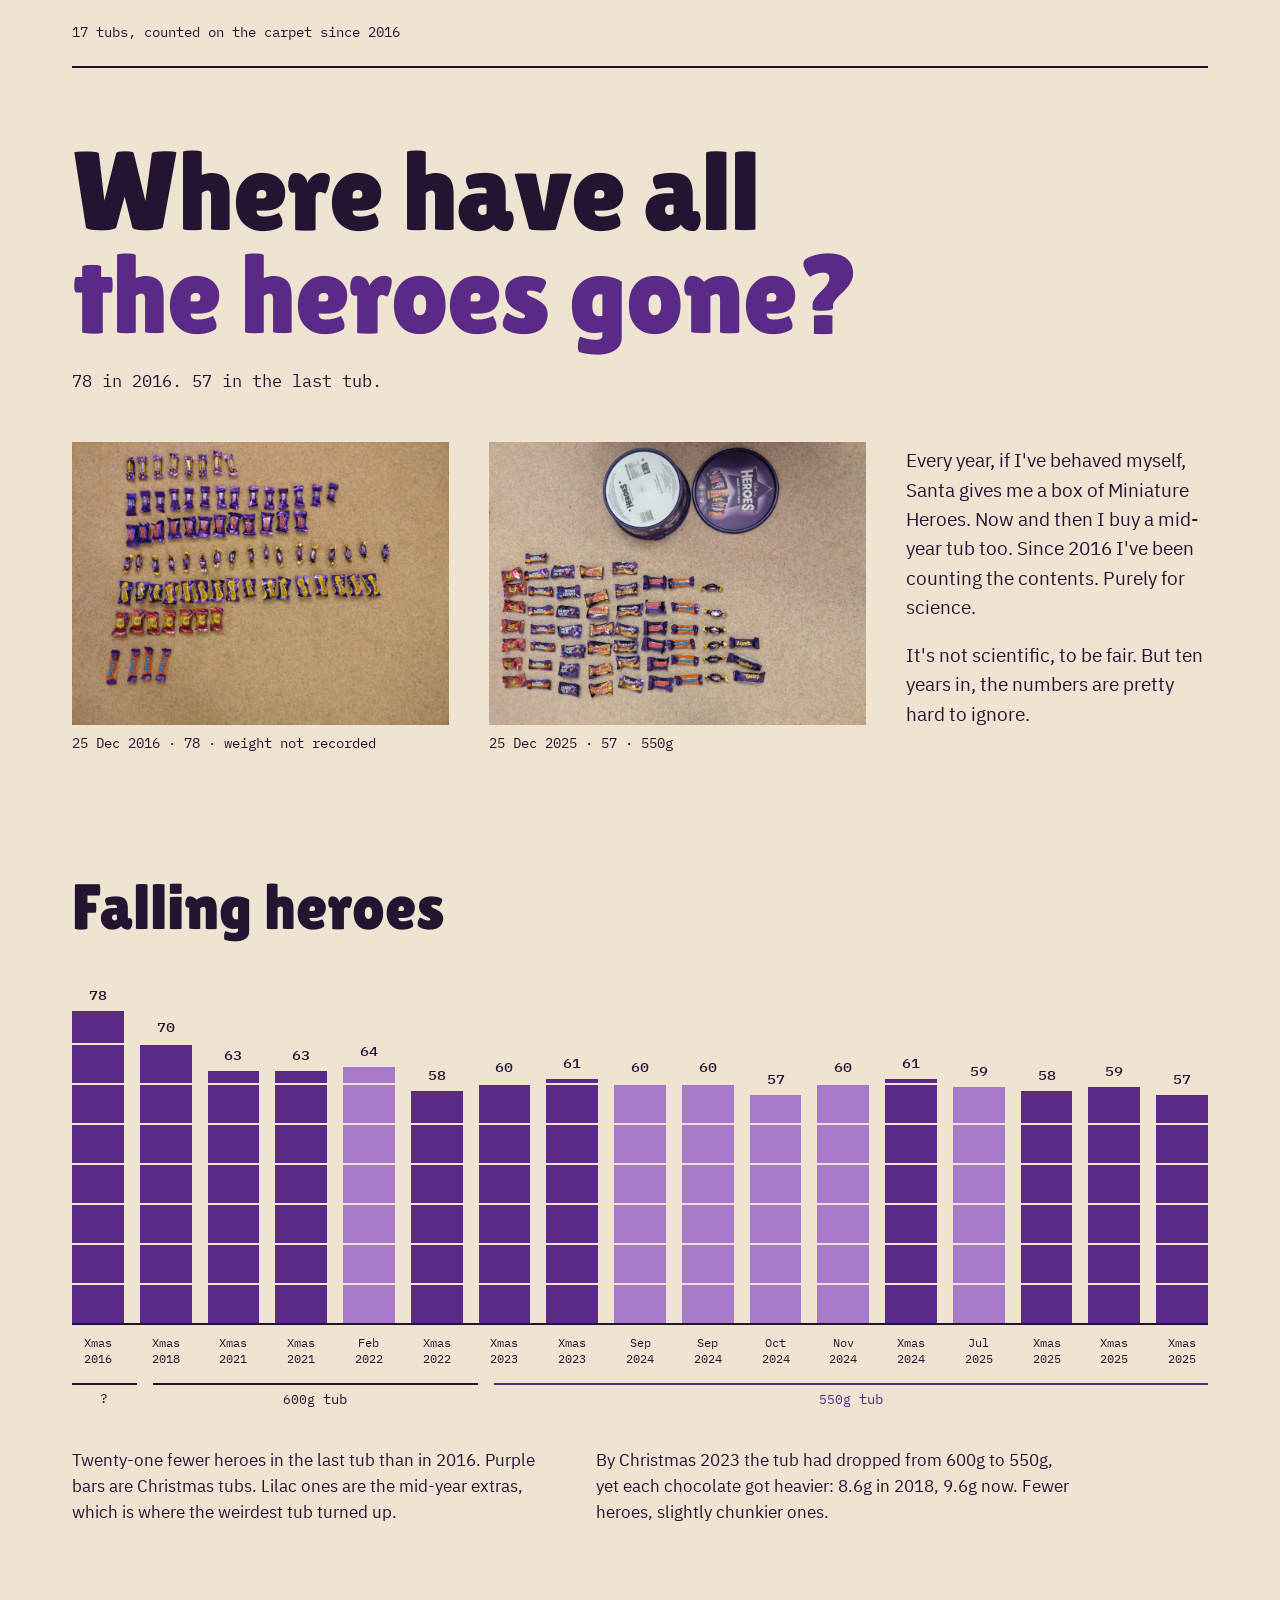
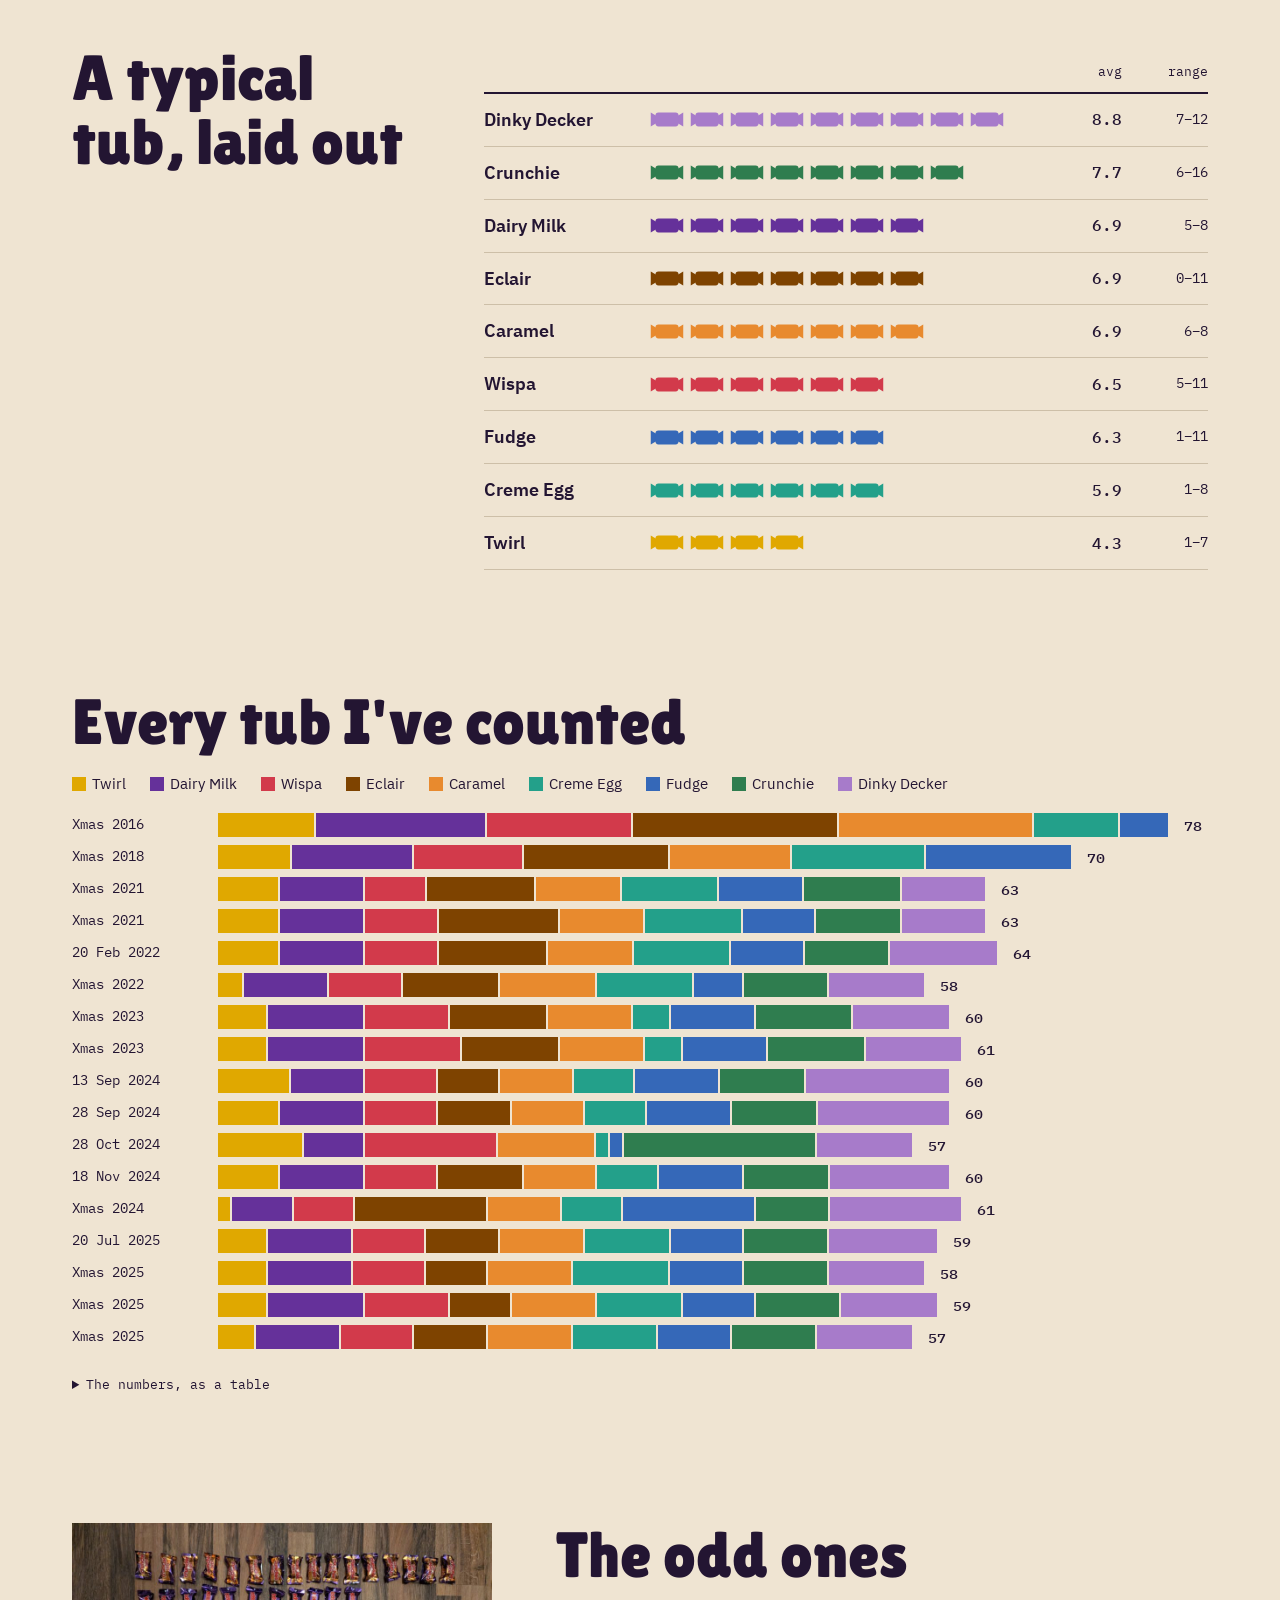
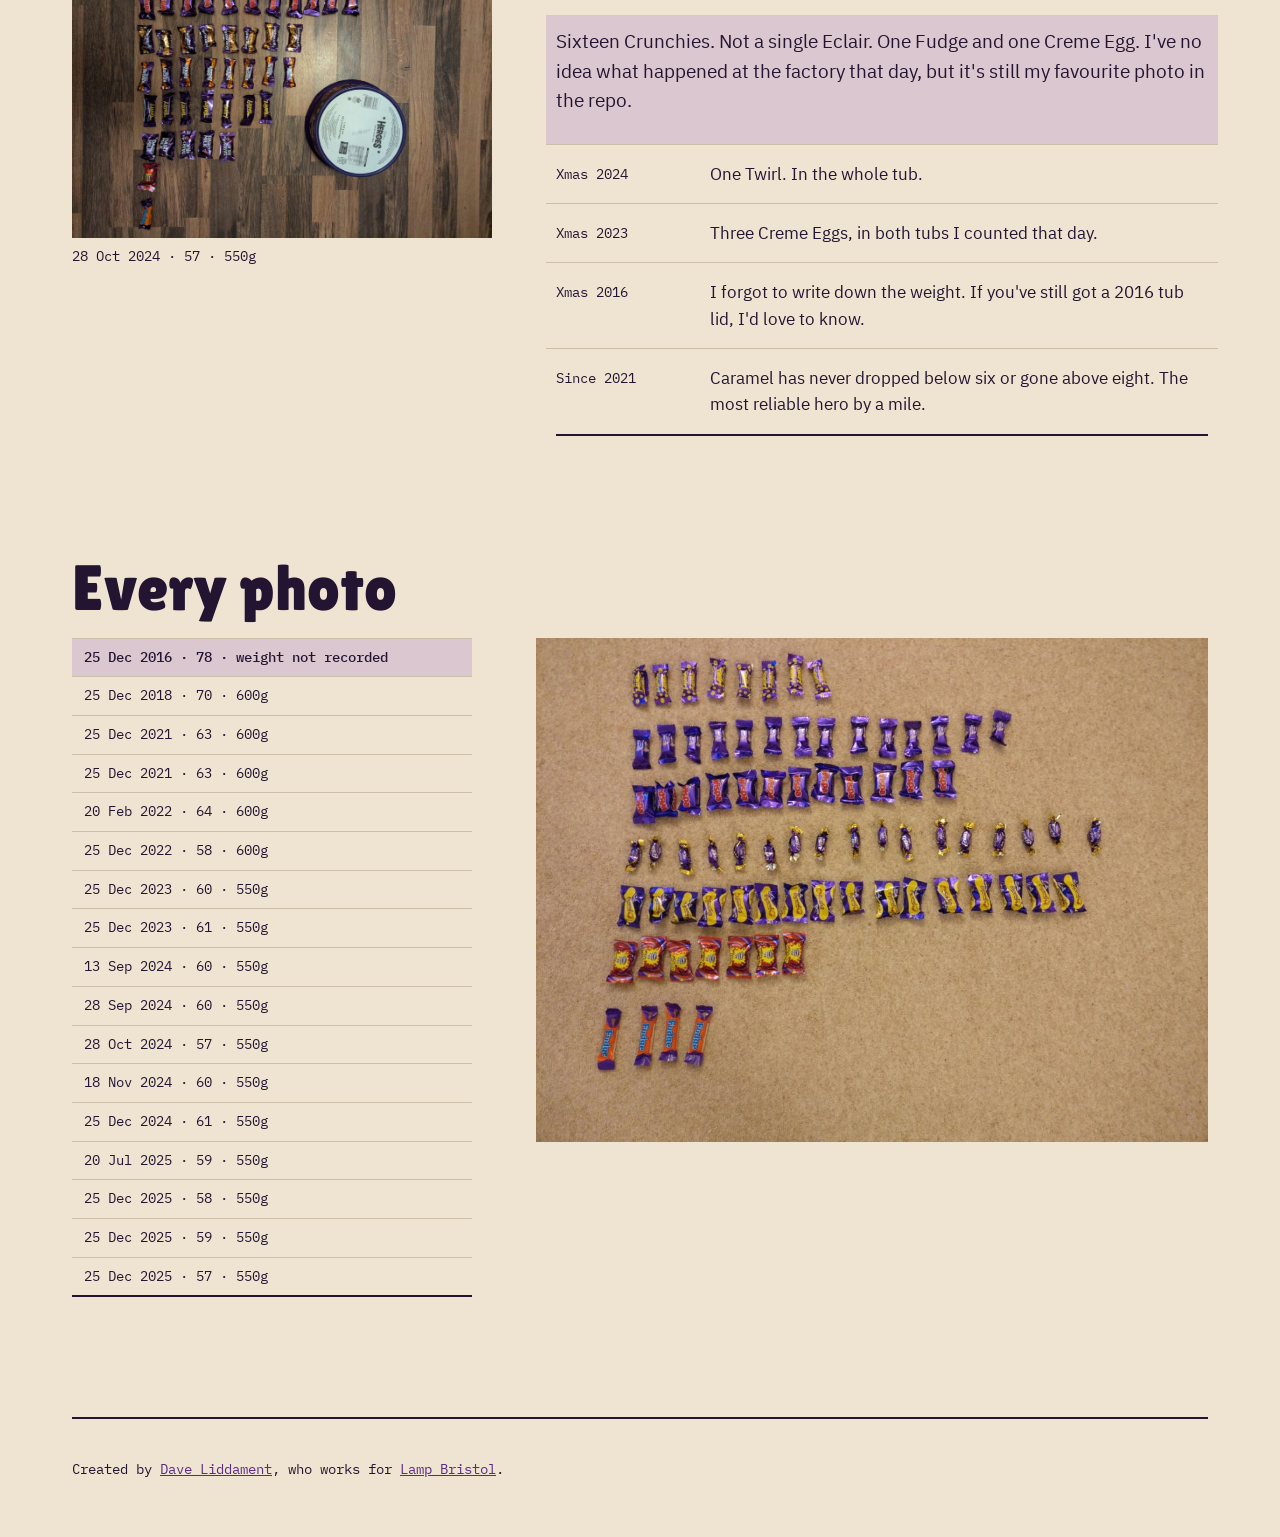
==== commit 533fab10: "Build of DaveLiddament/heroes@023b7603ad5985578db12e7ddde2cef29975e2b8" ====
--- a/index.html
+++ b/index.html
@@ -50,7 +50,7 @@
       <figcaption>25 Dec 2016 · 78 · weight not recorded</figcaption>
     </figure>
         <figure>
-      <a href="images/tub-17-1600.jpg"><img class="photo" src="images/tub-17-960.jpg" width="3072" height="4080" alt="The Xmas 2025 tub sorted into rows: 57 chocolates" loading="eager"></a>
+      <a href="images/tub-17-1600.jpg"><img class="photo" src="images/tub-17-960.jpg" width="4080" height="3072" alt="The Xmas 2025 tub sorted into rows: 57 chocolates" loading="eager"></a>
       <figcaption>25 Dec 2025 · 57 · 550g</figcaption>
     </figure>
         <div class="hero-text">
@@ -167,10 +167,8 @@
 </section>
 
 <section id="typical" class="typical">
-  <div class="intro stack">
+  <div class="intro">
     <h2>A typical tub, laid out</h2>
-    <p>Same rows as on the carpet. One wrapper is one chocolate, averaged over the 15 tubs since the line-up grew from seven to nine and rounded.</p>
-    <p>The newcomers win. The Twirl is looking a bit lonely.</p>
   </div>
   <div class="table" style="margin-top: 16px">
     <div class="lineup-head"><span></span><span></span><span>avg</span><span>range</span></div>
@@ -829,39 +827,43 @@
 <section id="odd">
   <div class="odd">
     <h2>The odd ones</h2>
-    <div class="odd-entries swap">
-            <div class="odd-entry swap-item lead is-default">
-        <figure>
-          <a href="images/tub-11-1600.jpg"><img class="photo" src="images/tub-11-960.jpg" width="3072" height="4080" alt="The 28 Oct 2024 tub sorted into rows: 57 chocolates" loading="lazy"></a>
-          <figcaption>28 Oct 2024 · 57 · 550g</figcaption>
-        </figure>
+        <div class="odd-entries swap" role="radiogroup" aria-label="Choose an odd tub to see its photo">
+            <input class="swap-input is-default" type="radio" name="odd-one" id="odd-11" checked>
+      <figure class="swap-figure">
+        <a href="images/tub-11-1600.jpg"><img class="photo" src="images/tub-11-960.jpg" width="4080" height="3072" alt="The 28 Oct 2024 tub sorted into rows: 57 chocolates" loading="lazy"></a>
+        <figcaption>28 Oct 2024 · 57 · 550g</figcaption>
+      </figure>
+      <label class="odd-entry swap-label lead" for="odd-11">
         <span class="when">28 Oct 2024</span>
-        <span>Sixteen Crunchies. Not a single Eclair. One Fudge and one Creme Egg. I&#039;ve no idea what happened at the factory that day, but it&#039;s still my favourite photo in the repo. <a class="see" href="#photo-11" aria-label="Photo of the 28 Oct 2024 tub">photo</a></span>
-      </div>
-            <div class="odd-entry swap-item">
-        <figure>
-          <a href="images/tub-13-1600.jpg"><img class="photo" src="images/tub-13-960.jpg" width="4080" height="3072" alt="The Xmas 2024 tub sorted into rows: 61 chocolates" loading="lazy"></a>
-          <figcaption>25 Dec 2024 · 61 · 550g</figcaption>
-        </figure>
+        <span>Sixteen Crunchies. Not a single Eclair. One Fudge and one Creme Egg. I&#039;ve no idea what happened at the factory that day, but it&#039;s still my favourite photo in the repo.</span>
+      </label>
+            <input class="swap-input" type="radio" name="odd-one" id="odd-13">
+      <figure class="swap-figure">
+        <a href="images/tub-13-1600.jpg"><img class="photo" src="images/tub-13-960.jpg" width="4080" height="3072" alt="The Xmas 2024 tub sorted into rows: 61 chocolates" loading="lazy"></a>
+        <figcaption>25 Dec 2024 · 61 · 550g</figcaption>
+      </figure>
+      <label class="odd-entry swap-label" for="odd-13">
         <span class="when">Xmas 2024</span>
-        <span>One Twirl. In the whole tub. <a class="see" href="#photo-13" aria-label="Photo of the Xmas 2024 tub">photo</a></span>
-      </div>
-            <div class="odd-entry swap-item">
-        <figure>
-          <a href="images/tub-7-1600.jpg"><img class="photo" src="images/tub-7-960.jpg" width="4080" height="3072" alt="The Xmas 2023 tub sorted into rows: 60 chocolates" loading="lazy"></a>
-          <figcaption>25 Dec 2023 · 60 · 550g</figcaption>
-        </figure>
+        <span>One Twirl. In the whole tub.</span>
+      </label>
+            <input class="swap-input" type="radio" name="odd-one" id="odd-7">
+      <figure class="swap-figure">
+        <a href="images/tub-7-1600.jpg"><img class="photo" src="images/tub-7-960.jpg" width="4080" height="3072" alt="The Xmas 2023 tub sorted into rows: 60 chocolates" loading="lazy"></a>
+        <figcaption>25 Dec 2023 · 60 · 550g</figcaption>
+      </figure>
+      <label class="odd-entry swap-label" for="odd-7">
         <span class="when">Xmas 2023</span>
-        <span>Three Creme Eggs, in both tubs I counted that day. <a class="see" href="#photo-7" aria-label="Photo of the Xmas 2023 tub">photo</a></span>
-      </div>
-            <div class="odd-entry swap-item">
-        <figure>
-          <a href="images/tub-1-1600.jpg"><img class="photo" src="images/tub-1-960.jpg" width="4640" height="3480" alt="The Xmas 2016 tub sorted into rows: 78 chocolates" loading="lazy"></a>
-          <figcaption>25 Dec 2016 · 78 · weight not recorded</figcaption>
-        </figure>
+        <span>Three Creme Eggs, in both tubs I counted that day.</span>
+      </label>
+            <input class="swap-input" type="radio" name="odd-one" id="odd-1">
+      <figure class="swap-figure">
+        <a href="images/tub-1-1600.jpg"><img class="photo" src="images/tub-1-960.jpg" width="4640" height="3480" alt="The Xmas 2016 tub sorted into rows: 78 chocolates" loading="lazy"></a>
+        <figcaption>25 Dec 2016 · 78 · weight not recorded</figcaption>
+      </figure>
+      <label class="odd-entry swap-label" for="odd-1">
         <span class="when">Xmas 2016</span>
-        <span>I forgot to write down the weight. If you&#039;ve still got a 2016 tub lid, I&#039;d love to know. <a class="see" href="#photo-1" aria-label="Photo of the Xmas 2016 tub">photo</a></span>
-      </div>
+        <span>I forgot to write down the weight. If you&#039;ve still got a 2016 tub lid, I&#039;d love to know.</span>
+      </label>
                   <div class="odd-fact">
         <span class="when">Since 2021</span>
         <span>Caramel has never dropped below six or gone above eight. The most reliable hero by a mile.</span>
@@ -873,211 +875,109 @@
 <section id="photos">
   <div class="stack">
     <h2>Every photo</h2>
-        <div class="gallery swap">
-            <div class="shot swap-item is-default" id="photo-1">
-        <a class="shot-label" href="images/tub-1-1600.jpg">25 Dec 2016 · 78 · weight not recorded</a>
-        <figure>
-                    <a href="images/tub-1-1600.jpg" tabindex="-1">
-            <picture>
-              <source media="(min-width: 700px)" srcset="images/tub-1-960.jpg">
-              <img class="photo" src="images/tub-1-480.jpg" width="4640" height="3480" alt="The Xmas 2016 tub sorted into rows: 78 chocolates" loading="lazy">
-            </picture>
-          </a>
-          <figcaption>25 Dec 2016 · 78 · weight not recorded</figcaption>
-        </figure>
-      </div>
-            <div class="shot swap-item" id="photo-2">
-        <a class="shot-label" href="images/tub-2-1600.jpg">25 Dec 2018 · 70 · 600g</a>
-        <figure>
-                    <a href="images/tub-2-1600.jpg" tabindex="-1">
-            <picture>
-              <source media="(min-width: 700px)" srcset="images/tub-2-960.jpg">
-              <img class="photo" src="images/tub-2-480.jpg" width="4640" height="3480" alt="The Xmas 2018 tub sorted into rows: 70 chocolates" loading="lazy">
-            </picture>
-          </a>
-          <figcaption>25 Dec 2018 · 70 · 600g</figcaption>
-        </figure>
-      </div>
-            <div class="shot swap-item" id="photo-3">
-        <a class="shot-label" href="images/tub-3-1600.jpg">25 Dec 2021 · 63 · 600g</a>
-        <figure>
-                    <a href="images/tub-3-1600.jpg" tabindex="-1">
-            <picture>
-              <source media="(min-width: 700px)" srcset="images/tub-3-960.jpg">
-              <img class="photo" src="images/tub-3-480.jpg" width="4032" height="3024" alt="The Xmas 2021 tub sorted into rows: 63 chocolates" loading="lazy">
-            </picture>
-          </a>
-          <figcaption>25 Dec 2021 · 63 · 600g</figcaption>
-        </figure>
-      </div>
-            <div class="shot swap-item" id="photo-4">
-        <a class="shot-label" href="images/tub-4-1600.jpg">25 Dec 2021 · 63 · 600g</a>
-        <figure>
-                    <a href="images/tub-4-1600.jpg" tabindex="-1">
-            <picture>
-              <source media="(min-width: 700px)" srcset="images/tub-4-960.jpg">
-              <img class="photo" src="images/tub-4-480.jpg" width="4032" height="3024" alt="The Xmas 2021 tub sorted into rows: 63 chocolates" loading="lazy">
-            </picture>
-          </a>
-          <figcaption>25 Dec 2021 · 63 · 600g</figcaption>
-        </figure>
-      </div>
-            <div class="shot swap-item" id="photo-5">
-        <a class="shot-label" href="images/tub-5-1600.jpg">20 Feb 2022 · 64 · 600g</a>
-        <figure>
-                    <a href="images/tub-5-1600.jpg" tabindex="-1">
-            <picture>
-              <source media="(min-width: 700px)" srcset="images/tub-5-960.jpg">
-              <img class="photo" src="images/tub-5-480.jpg" width="4032" height="3024" alt="The 20 Feb 2022 tub sorted into rows: 64 chocolates" loading="lazy">
-            </picture>
-          </a>
-          <figcaption>20 Feb 2022 · 64 · 600g</figcaption>
-        </figure>
-      </div>
-            <div class="shot swap-item" id="photo-6">
-        <a class="shot-label" href="images/tub-6-1600.jpg">25 Dec 2022 · 58 · 600g</a>
-        <figure>
-                    <a href="images/tub-6-1600.jpg" tabindex="-1">
-            <picture>
-              <source media="(min-width: 700px)" srcset="images/tub-6-960.jpg">
-              <img class="photo" src="images/tub-6-480.jpg" width="3024" height="4032" alt="The Xmas 2022 tub sorted into rows: 58 chocolates" loading="lazy">
-            </picture>
-          </a>
-          <figcaption>25 Dec 2022 · 58 · 600g</figcaption>
-        </figure>
-      </div>
-            <div class="shot swap-item" id="photo-7">
-        <a class="shot-label" href="images/tub-7-1600.jpg">25 Dec 2023 · 60 · 550g</a>
-        <figure>
-                    <a href="images/tub-7-1600.jpg" tabindex="-1">
-            <picture>
-              <source media="(min-width: 700px)" srcset="images/tub-7-960.jpg">
-              <img class="photo" src="images/tub-7-480.jpg" width="4080" height="3072" alt="The Xmas 2023 tub sorted into rows: 60 chocolates" loading="lazy">
-            </picture>
-          </a>
-          <figcaption>25 Dec 2023 · 60 · 550g</figcaption>
-        </figure>
-      </div>
-            <div class="shot swap-item" id="photo-8">
-        <a class="shot-label" href="images/tub-8-1600.jpg">25 Dec 2023 · 61 · 550g</a>
-        <figure>
-                    <a href="images/tub-8-1600.jpg" tabindex="-1">
-            <picture>
-              <source media="(min-width: 700px)" srcset="images/tub-8-960.jpg">
-              <img class="photo" src="images/tub-8-480.jpg" width="4080" height="3072" alt="The Xmas 2023 tub sorted into rows: 61 chocolates" loading="lazy">
-            </picture>
-          </a>
-          <figcaption>25 Dec 2023 · 61 · 550g</figcaption>
-        </figure>
-      </div>
-            <div class="shot swap-item" id="photo-9">
-        <a class="shot-label" href="images/tub-9-1600.jpg">13 Sep 2024 · 60 · 550g</a>
-        <figure>
-                    <a href="images/tub-9-1600.jpg" tabindex="-1">
-            <picture>
-              <source media="(min-width: 700px)" srcset="images/tub-9-960.jpg">
-              <img class="photo" src="images/tub-9-480.jpg" width="4080" height="3072" alt="The 13 Sep 2024 tub sorted into rows: 60 chocolates" loading="lazy">
-            </picture>
-          </a>
-          <figcaption>13 Sep 2024 · 60 · 550g</figcaption>
-        </figure>
-      </div>
-            <div class="shot swap-item" id="photo-10">
-        <a class="shot-label" href="images/tub-10-1600.jpg">28 Sep 2024 · 60 · 550g</a>
-        <figure>
-                    <a href="images/tub-10-1600.jpg" tabindex="-1">
-            <picture>
-              <source media="(min-width: 700px)" srcset="images/tub-10-960.jpg">
-              <img class="photo" src="images/tub-10-480.jpg" width="4080" height="3072" alt="The 28 Sep 2024 tub sorted into rows: 60 chocolates" loading="lazy">
-            </picture>
-          </a>
-          <figcaption>28 Sep 2024 · 60 · 550g</figcaption>
-        </figure>
-      </div>
-            <div class="shot swap-item" id="photo-11">
-        <a class="shot-label" href="images/tub-11-1600.jpg">28 Oct 2024 · 57 · 550g</a>
-        <figure>
-                    <a href="images/tub-11-1600.jpg" tabindex="-1">
-            <picture>
-              <source media="(min-width: 700px)" srcset="images/tub-11-960.jpg">
-              <img class="photo" src="images/tub-11-480.jpg" width="3072" height="4080" alt="The 28 Oct 2024 tub sorted into rows: 57 chocolates" loading="lazy">
-            </picture>
-          </a>
-          <figcaption>28 Oct 2024 · 57 · 550g</figcaption>
-        </figure>
-      </div>
-            <div class="shot swap-item" id="photo-12">
-        <a class="shot-label" href="images/tub-12-1600.jpg">18 Nov 2024 · 60 · 550g</a>
-        <figure>
-                    <a href="images/tub-12-1600.jpg" tabindex="-1">
-            <picture>
-              <source media="(min-width: 700px)" srcset="images/tub-12-960.jpg">
-              <img class="photo" src="images/tub-12-480.jpg" width="4080" height="3072" alt="The 18 Nov 2024 tub sorted into rows: 60 chocolates" loading="lazy">
-            </picture>
-          </a>
-          <figcaption>18 Nov 2024 · 60 · 550g</figcaption>
-        </figure>
-      </div>
-            <div class="shot swap-item" id="photo-13">
-        <a class="shot-label" href="images/tub-13-1600.jpg">25 Dec 2024 · 61 · 550g</a>
-        <figure>
-                    <a href="images/tub-13-1600.jpg" tabindex="-1">
-            <picture>
-              <source media="(min-width: 700px)" srcset="images/tub-13-960.jpg">
-              <img class="photo" src="images/tub-13-480.jpg" width="4080" height="3072" alt="The Xmas 2024 tub sorted into rows: 61 chocolates" loading="lazy">
-            </picture>
-          </a>
-          <figcaption>25 Dec 2024 · 61 · 550g</figcaption>
-        </figure>
-      </div>
-            <div class="shot swap-item" id="photo-14">
-        <a class="shot-label" href="images/tub-14-1600.jpg">20 Jul 2025 · 59 · 550g</a>
-        <figure>
-                    <a href="images/tub-14-1600.jpg" tabindex="-1">
-            <picture>
-              <source media="(min-width: 700px)" srcset="images/tub-14-960.jpg">
-              <img class="photo" src="images/tub-14-480.jpg" width="3072" height="4080" alt="The 20 Jul 2025 tub sorted into rows: 59 chocolates" loading="lazy">
-            </picture>
-          </a>
-          <figcaption>20 Jul 2025 · 59 · 550g</figcaption>
-        </figure>
-      </div>
-            <div class="shot swap-item" id="photo-15">
-        <a class="shot-label" href="images/tub-15-1600.jpg">25 Dec 2025 · 58 · 550g</a>
-        <figure>
-                    <a href="images/tub-15-1600.jpg" tabindex="-1">
-            <picture>
-              <source media="(min-width: 700px)" srcset="images/tub-15-960.jpg">
-              <img class="photo" src="images/tub-15-480.jpg" width="3072" height="4080" alt="The Xmas 2025 tub sorted into rows: 58 chocolates" loading="lazy">
-            </picture>
-          </a>
-          <figcaption>25 Dec 2025 · 58 · 550g</figcaption>
-        </figure>
-      </div>
-            <div class="shot swap-item" id="photo-16">
-        <a class="shot-label" href="images/tub-16-1600.jpg">25 Dec 2025 · 59 · 550g</a>
-        <figure>
-                    <a href="images/tub-16-1600.jpg" tabindex="-1">
-            <picture>
-              <source media="(min-width: 700px)" srcset="images/tub-16-960.jpg">
-              <img class="photo" src="images/tub-16-480.jpg" width="3072" height="4080" alt="The Xmas 2025 tub sorted into rows: 59 chocolates" loading="lazy">
-            </picture>
-          </a>
-          <figcaption>25 Dec 2025 · 59 · 550g</figcaption>
-        </figure>
-      </div>
-            <div class="shot swap-item" id="photo-17">
-        <a class="shot-label" href="images/tub-17-1600.jpg">25 Dec 2025 · 57 · 550g</a>
-        <figure>
-                    <a href="images/tub-17-1600.jpg" tabindex="-1">
-            <picture>
-              <source media="(min-width: 700px)" srcset="images/tub-17-960.jpg">
-              <img class="photo" src="images/tub-17-480.jpg" width="3072" height="4080" alt="The Xmas 2025 tub sorted into rows: 57 chocolates" loading="lazy">
-            </picture>
-          </a>
-          <figcaption>25 Dec 2025 · 57 · 550g</figcaption>
-        </figure>
-      </div>
+        <div class="gallery swap" role="radiogroup" aria-label="Choose a tub to see its photo">
+            <input class="swap-input is-default" type="radio" name="photo" id="show-photo-1" checked>
+      <figure class="swap-figure">
+        <a href="images/tub-1-1600.jpg"><img class="photo" src="images/tub-1-960.jpg" width="4640" height="3480" alt="The Xmas 2016 tub sorted into rows: 78 chocolates" loading="lazy"></a>
+        <figcaption>25 Dec 2016 · 78 · weight not recorded</figcaption>
+      </figure>
+            <label class="shot-label swap-label" id="photo-1" for="show-photo-1">25 Dec 2016 · 78 · weight not recorded</label>
+            <input class="swap-input" type="radio" name="photo" id="show-photo-2">
+      <figure class="swap-figure">
+        <a href="images/tub-2-1600.jpg"><img class="photo" src="images/tub-2-960.jpg" width="4640" height="3480" alt="The Xmas 2018 tub sorted into rows: 70 chocolates" loading="lazy"></a>
+        <figcaption>25 Dec 2018 · 70 · 600g</figcaption>
+      </figure>
+            <label class="shot-label swap-label" id="photo-2" for="show-photo-2">25 Dec 2018 · 70 · 600g</label>
+            <input class="swap-input" type="radio" name="photo" id="show-photo-3">
+      <figure class="swap-figure">
+        <a href="images/tub-3-1600.jpg"><img class="photo" src="images/tub-3-960.jpg" width="4032" height="3024" alt="The Xmas 2021 tub sorted into rows: 63 chocolates" loading="lazy"></a>
+        <figcaption>25 Dec 2021 · 63 · 600g</figcaption>
+      </figure>
+            <label class="shot-label swap-label" id="photo-3" for="show-photo-3">25 Dec 2021 · 63 · 600g</label>
+            <input class="swap-input" type="radio" name="photo" id="show-photo-4">
+      <figure class="swap-figure">
+        <a href="images/tub-4-1600.jpg"><img class="photo" src="images/tub-4-960.jpg" width="4032" height="3024" alt="The Xmas 2021 tub sorted into rows: 63 chocolates" loading="lazy"></a>
+        <figcaption>25 Dec 2021 · 63 · 600g</figcaption>
+      </figure>
+            <label class="shot-label swap-label" id="photo-4" for="show-photo-4">25 Dec 2021 · 63 · 600g</label>
+            <input class="swap-input" type="radio" name="photo" id="show-photo-5">
+      <figure class="swap-figure">
+        <a href="images/tub-5-1600.jpg"><img class="photo" src="images/tub-5-960.jpg" width="4032" height="3024" alt="The 20 Feb 2022 tub sorted into rows: 64 chocolates" loading="lazy"></a>
+        <figcaption>20 Feb 2022 · 64 · 600g</figcaption>
+      </figure>
+            <label class="shot-label swap-label" id="photo-5" for="show-photo-5">20 Feb 2022 · 64 · 600g</label>
+            <input class="swap-input" type="radio" name="photo" id="show-photo-6">
+      <figure class="swap-figure">
+        <a href="images/tub-6-1600.jpg"><img class="photo" src="images/tub-6-960.jpg" width="4032" height="3024" alt="The Xmas 2022 tub sorted into rows: 58 chocolates" loading="lazy"></a>
+        <figcaption>25 Dec 2022 · 58 · 600g</figcaption>
+      </figure>
+            <label class="shot-label swap-label" id="photo-6" for="show-photo-6">25 Dec 2022 · 58 · 600g</label>
+            <input class="swap-input" type="radio" name="photo" id="show-photo-7">
+      <figure class="swap-figure">
+        <a href="images/tub-7-1600.jpg"><img class="photo" src="images/tub-7-960.jpg" width="4080" height="3072" alt="The Xmas 2023 tub sorted into rows: 60 chocolates" loading="lazy"></a>
+        <figcaption>25 Dec 2023 · 60 · 550g</figcaption>
+      </figure>
+            <label class="shot-label swap-label" id="photo-7" for="show-photo-7">25 Dec 2023 · 60 · 550g</label>
+            <input class="swap-input" type="radio" name="photo" id="show-photo-8">
+      <figure class="swap-figure">
+        <a href="images/tub-8-1600.jpg"><img class="photo" src="images/tub-8-960.jpg" width="4080" height="3072" alt="The Xmas 2023 tub sorted into rows: 61 chocolates" loading="lazy"></a>
+        <figcaption>25 Dec 2023 · 61 · 550g</figcaption>
+      </figure>
+            <label class="shot-label swap-label" id="photo-8" for="show-photo-8">25 Dec 2023 · 61 · 550g</label>
+            <input class="swap-input" type="radio" name="photo" id="show-photo-9">
+      <figure class="swap-figure">
+        <a href="images/tub-9-1600.jpg"><img class="photo" src="images/tub-9-960.jpg" width="4080" height="3072" alt="The 13 Sep 2024 tub sorted into rows: 60 chocolates" loading="lazy"></a>
+        <figcaption>13 Sep 2024 · 60 · 550g</figcaption>
+      </figure>
+            <label class="shot-label swap-label" id="photo-9" for="show-photo-9">13 Sep 2024 · 60 · 550g</label>
+            <input class="swap-input" type="radio" name="photo" id="show-photo-10">
+      <figure class="swap-figure">
+        <a href="images/tub-10-1600.jpg"><img class="photo" src="images/tub-10-960.jpg" width="4080" height="3072" alt="The 28 Sep 2024 tub sorted into rows: 60 chocolates" loading="lazy"></a>
+        <figcaption>28 Sep 2024 · 60 · 550g</figcaption>
+      </figure>
+            <label class="shot-label swap-label" id="photo-10" for="show-photo-10">28 Sep 2024 · 60 · 550g</label>
+            <input class="swap-input" type="radio" name="photo" id="show-photo-11">
+      <figure class="swap-figure">
+        <a href="images/tub-11-1600.jpg"><img class="photo" src="images/tub-11-960.jpg" width="4080" height="3072" alt="The 28 Oct 2024 tub sorted into rows: 57 chocolates" loading="lazy"></a>
+        <figcaption>28 Oct 2024 · 57 · 550g</figcaption>
+      </figure>
+            <label class="shot-label swap-label" id="photo-11" for="show-photo-11">28 Oct 2024 · 57 · 550g</label>
+            <input class="swap-input" type="radio" name="photo" id="show-photo-12">
+      <figure class="swap-figure">
+        <a href="images/tub-12-1600.jpg"><img class="photo" src="images/tub-12-960.jpg" width="4080" height="3072" alt="The 18 Nov 2024 tub sorted into rows: 60 chocolates" loading="lazy"></a>
+        <figcaption>18 Nov 2024 · 60 · 550g</figcaption>
+      </figure>
+            <label class="shot-label swap-label" id="photo-12" for="show-photo-12">18 Nov 2024 · 60 · 550g</label>
+            <input class="swap-input" type="radio" name="photo" id="show-photo-13">
+      <figure class="swap-figure">
+        <a href="images/tub-13-1600.jpg"><img class="photo" src="images/tub-13-960.jpg" width="4080" height="3072" alt="The Xmas 2024 tub sorted into rows: 61 chocolates" loading="lazy"></a>
+        <figcaption>25 Dec 2024 · 61 · 550g</figcaption>
+      </figure>
+            <label class="shot-label swap-label" id="photo-13" for="show-photo-13">25 Dec 2024 · 61 · 550g</label>
+            <input class="swap-input" type="radio" name="photo" id="show-photo-14">
+      <figure class="swap-figure">
+        <a href="images/tub-14-1600.jpg"><img class="photo" src="images/tub-14-960.jpg" width="4080" height="3072" alt="The 20 Jul 2025 tub sorted into rows: 59 chocolates" loading="lazy"></a>
+        <figcaption>20 Jul 2025 · 59 · 550g</figcaption>
+      </figure>
+            <label class="shot-label swap-label" id="photo-14" for="show-photo-14">20 Jul 2025 · 59 · 550g</label>
+            <input class="swap-input" type="radio" name="photo" id="show-photo-15">
+      <figure class="swap-figure">
+        <a href="images/tub-15-1600.jpg"><img class="photo" src="images/tub-15-960.jpg" width="4080" height="3072" alt="The Xmas 2025 tub sorted into rows: 58 chocolates" loading="lazy"></a>
+        <figcaption>25 Dec 2025 · 58 · 550g</figcaption>
+      </figure>
+            <label class="shot-label swap-label" id="photo-15" for="show-photo-15">25 Dec 2025 · 58 · 550g</label>
+            <input class="swap-input" type="radio" name="photo" id="show-photo-16">
+      <figure class="swap-figure">
+        <a href="images/tub-16-1600.jpg"><img class="photo" src="images/tub-16-960.jpg" width="4080" height="3072" alt="The Xmas 2025 tub sorted into rows: 59 chocolates" loading="lazy"></a>
+        <figcaption>25 Dec 2025 · 59 · 550g</figcaption>
+      </figure>
+            <label class="shot-label swap-label" id="photo-16" for="show-photo-16">25 Dec 2025 · 59 · 550g</label>
+            <input class="swap-input" type="radio" name="photo" id="show-photo-17">
+      <figure class="swap-figure">
+        <a href="images/tub-17-1600.jpg"><img class="photo" src="images/tub-17-960.jpg" width="4080" height="3072" alt="The Xmas 2025 tub sorted into rows: 57 chocolates" loading="lazy"></a>
+        <figcaption>25 Dec 2025 · 57 · 550g</figcaption>
+      </figure>
+            <label class="shot-label swap-label" id="photo-17" for="show-photo-17">25 Dec 2025 · 57 · 550g</label>
           </div>
   </div>
 </section>
--- a/styles.css
+++ b/styles.css
@@ -76,7 +76,7 @@
 figure { margin: 0; display: flex; flex-direction: column; gap: 8px; }
 figcaption { font-family: var(--mono); font-size: 12px; }
 .photo { width: 100%; object-fit: cover; }
-.hero .photo { height: 226px; }
+.hero .photo { aspect-ratio: 4 / 3; }
 
 /* Totals chart. --per is the height of one chocolate; a notch every ten. */
 .totals { display: flex; flex-direction: column; gap: 6px; --per: calc(218px / var(--max)); }
@@ -131,28 +131,50 @@
 .numbers thead th { border-bottom: 2px solid var(--ink); font-weight: 500; vertical-align: bottom; }
 .numbers thead th i { display: inline-block; width: 10px; height: 10px; margin-right: 4px; background: var(--c); }
 
-/* Oddities. Every entry carries its own photo; the first one shows by default. */
+/*
+  Photo swapping, shared by the odd ones and the gallery. No JavaScript.
+
+  Inside a .swap, each entry is three siblings: a hidden radio button
+  (.swap-input), the entry's photo (.swap-figure) and its row (.swap-label, the
+  radio's <label>). Tapping, clicking or arrow-keying to a row selects its
+  radio, and the selected radio's photo is the one that shows. The choice
+  persists, which is what makes it work on a touch screen, where there is no
+  hover. (Desktop adds a hover preview on top: see the media query below.)
+
+  On a phone the photos share a viewer that sticks to the top of the screen
+  while the rows scroll beneath it, so the swap is always in view.
+*/
+.swap { display: flex; flex-direction: column; position: relative; }
+.swap-input { position: absolute; width: 1px; height: 1px; margin: 0; opacity: 0; pointer-events: none; } /* hidden, but still focusable */
+.swap-figure { display: none; order: -1; position: sticky; top: 0; z-index: 1; padding: 8px 0 10px; background: var(--bg); border-bottom: 1px solid var(--rule); }
+.swap-input:checked + .swap-figure { display: flex; }
+/* Every tub photo is 4:3 landscape (the data validator insists), so the viewer never changes height. */
+.swap-figure .photo { aspect-ratio: 4 / 3; }
+.swap-label { cursor: pointer; scroll-margin-top: calc(75vw + 56px); }
+.swap-input:checked + .swap-figure + .swap-label { background: color-mix(in srgb, var(--lilac) 28%, transparent); }
+.swap-input:focus-visible + .swap-figure + .swap-label { outline: 2px solid var(--ink); outline-offset: -2px; }
+/*
+  A #photo-N link (from "Every tub I've counted") shows that tub's photo, until
+  the reader picks a row of their own: it only outranks the untouched default.
+*/
+.swap:has(.swap-input.is-default:checked):has(.swap-label:target) .swap-input:checked + .swap-figure { display: none; }
+.swap:has(.swap-input.is-default:checked) .swap-figure:has(+ .swap-label:target) { display: flex; }
+.swap:has(.swap-input.is-default:checked):has(.swap-label:target) .swap-input:checked + .swap-figure + .swap-label { background: none; }
+.swap:has(.swap-input.is-default:checked) .swap-label:target { background: color-mix(in srgb, var(--lilac) 28%, transparent); }
+
+/* Oddities */
 .odd { display: flex; flex-direction: column; gap: 18px; }
 .odd-entries { border-bottom: 2px solid var(--ink); }
-.odd-entry, .odd-fact { display: flex; flex-direction: column; gap: 4px; padding: 14px 0; border-top: 1px solid var(--rule); }
+.odd-entry, .odd-fact { display: flex; flex-direction: column; gap: 4px; padding: 14px 10px; margin: 0 -10px; border-top: 1px solid var(--rule); }
 .odd-entry .when, .odd-fact .when { font-family: var(--mono); font-size: 12px; }
-.odd-entry .see { font-family: var(--mono); font-size: 12px; white-space: nowrap; }
-.odd-entry figure { display: none; }
-.odd-entry.lead { border-top: 0; padding-top: 0; gap: 18px; font-size: 17px; }
+.odd-entry.lead { border-top: 0; font-size: 17px; }
 .odd-entry.lead .when { display: none; } /* the photo's caption already carries the date */
-.odd-entry.lead figure { display: flex; }
-
-/*
-  Every photo. On a phone: a grid of thumbnails, each captioned by its row's
-  label. On a desktop it becomes a list with a viewer beside it (see below).
-*/
-.gallery { display: grid; grid-template-columns: repeat(2, 1fr); gap: 20px 10px; align-items: start; }
-.shot { display: flex; flex-direction: column; gap: 8px; scroll-margin-top: 16px; }
-.shot figure { order: 0; }
-.shot figcaption { display: none; } /* the label says the same thing */
-.shot-label { order: 1; font-family: var(--mono); font-size: 12px; color: var(--ink); text-decoration: none; }
-.shot-label:hover, .shot-label:focus-visible { text-decoration: underline; }
-.shot:target .shot-label { color: var(--accent); font-weight: 500; }
+
+/* Every photo: a row per tub. */
+.gallery { border-bottom: 2px solid var(--ink); }
+.shot-label { display: block; padding: 8px 12px; border-top: 1px solid var(--rule); font-family: var(--mono); font-size: 12px; }
+.gallery .swap-input:checked + .swap-figure + .shot-label { font-weight: 500; }
+.gallery figcaption { display: none; } /* the selected row says the same thing */
 
 /* 404: the empty wrappers from the social card. */
 .notfound .empties { display: flex; flex-wrap: wrap; gap: 10px; color: var(--lilac); }
@@ -178,10 +200,8 @@
   .hero { padding-top: 72px; gap: 48px; }
   .hero-head { gap: 22px; }
   .standfirst { font-size: 17px; }
-  .hero-body { grid-template-columns: 480fr 272fr minmax(260px, 1fr); gap: 40px; align-items: start; }
+  .hero-body { grid-template-columns: 1fr 1fr minmax(240px, 0.8fr); gap: 40px; align-items: start; }
   .hero-text { grid-column: auto; margin-top: 0; font-size: 19px; gap: 18px; padding-top: 4px; }
-  .hero .photo { height: auto; aspect-ratio: 480 / 360; }
-  .hero figure + figure .photo { aspect-ratio: 272 / 360; }
 
   .totals { --per: calc(312px / var(--max)); gap: 10px; }
   .totals .bars, .totals .labels, .totals .weights { gap: 16px; }
@@ -221,41 +241,29 @@
   .numbers { font-size: 13px; }
 
   /*
-    Photo swapping, shared by the odd ones and the gallery. Every .swap-item
-    carries its own figure, lifted out into a viewer column; exactly one shows.
-    Which one, in order of precedence: the item under the mouse, else the item
-    with keyboard focus, else the item a #photo-N link points at, else the
-    default. No JavaScript. Touch screens have no hover, so below 700px none of
-    this applies.
+    Desktop: each photo is lifted into a viewer column beside its rows, and all
+    of them are kept loaded so that swapping is instant.
   */
-  .swap-item figure { display: flex; position: absolute; top: 0; opacity: 0; pointer-events: none; transition: opacity 120ms ease-in; }
-  .swap-item.is-default figure, .swap-item:target figure, .swap-item:hover figure, .swap-item:focus-within figure { opacity: 1; pointer-events: auto; }
-  .swap:has(.swap-item:hover) .swap-item:not(:hover) figure,
-  .swap:not(:has(.swap-item:hover)):has(.swap-item:focus-within) .swap-item:not(:focus-within) figure,
-  .swap:not(:has(.swap-item:hover, .swap-item:focus-within)):has(.swap-item:target) .swap-item:not(:target) figure { opacity: 0; pointer-events: none; }
+  .swap { display: block; position: static; }
+  .swap-figure { display: flex; position: absolute; top: 0; z-index: auto; padding: 0; border: 0; background: none; opacity: 0; pointer-events: none; transition: opacity 120ms ease-in; }
+  .swap-input:checked + .swap-figure { opacity: 1; pointer-events: auto; }
+  .swap-label { scroll-margin-top: 24px; }
+  .swap:has(.swap-input.is-default:checked):has(.swap-label:target) .swap-input:checked + .swap-figure { display: flex; opacity: 0; pointer-events: none; }
+  .swap:has(.swap-input.is-default:checked) .swap-figure:has(+ .swap-label:target) { opacity: 1; pointer-events: auto; }
 
   /* The odd ones: photo column on the left, entries on the right. */
-  .odd { position: relative; display: block; padding-left: 484px; min-height: 610px; }
+  .odd { position: relative; display: block; padding-left: 484px; min-height: 370px; }
   .odd > h2 { margin-bottom: 28px; }
-  .odd-entry, .odd-fact { flex-direction: row; gap: 24px; padding: 16px 0; }
+  .odd-entry, .odd-fact { flex-direction: row; gap: 24px; padding: 16px 10px; }
   .odd-entry .when, .odd-fact .when { width: 130px; flex-shrink: 0; font-size: 14px; padding-top: 3px; }
-  .odd-entry.lead { flex-direction: column; gap: 0; padding: 0 0 28px; font-size: 19px; }
-  .odd-entry figure { left: 0; width: 420px; }
-  .odd-entry:not(.lead):hover, .odd-entry:not(.lead):focus-within { background: color-mix(in srgb, var(--lilac) 18%, transparent); }
+  .odd-entry.lead { flex-direction: column; gap: 0; padding: 12px 10px 28px; font-size: 19px; }
+  .odd .swap-figure { left: 0; width: 420px; }
 
   /* Every photo: the list down the left, the viewer on the right. */
-  .gallery { position: relative; display: block; min-height: 700px; }
-  .shot { display: block; width: 400px; border-top: 1px solid var(--rule); scroll-margin-top: 24px; }
-  .shot:last-child { border-bottom: 2px solid var(--ink); }
-  .shot-label { display: block; padding: 8px 12px; font-size: 14px; }
-  .shot-label:hover, .shot-label:focus-visible { text-decoration: none; }
-  .shot figure { left: 464px; right: 0; }
-  .shot .photo { width: 100%; max-height: 700px; object-fit: contain; object-position: left top; }
-  /* The row whose photo is showing: same precedence as the swap above. */
-  .shot:hover .shot-label,
-  .gallery:not(:has(.shot:hover)) .shot:focus-within .shot-label,
-  .gallery:not(:has(.shot:hover, .shot:focus-within)) .shot:target .shot-label,
-  .gallery:not(:has(.shot:hover, .shot:focus-within, .shot:target)) .shot.is-default .shot-label { background: color-mix(in srgb, var(--lilac) 28%, transparent); color: var(--ink); font-weight: 500; }
+  .gallery { position: relative; min-height: 580px; border-bottom: 0; }
+  .shot-label { width: 400px; font-size: 14px; }
+  .shot-label:last-of-type { border-bottom: 2px solid var(--ink); }
+  .gallery .swap-figure { left: 464px; right: 0; }
 
   .notfound .empties { gap: 16px; }
   .notfound .empties svg { width: 88px; height: 48px; }
@@ -265,7 +273,18 @@
   footer .by { font-size: 14px; }
 }
 
+/*
+  Hover previews another row's photo without changing the selection. Only where
+  hovering is real: on a touch screen a tap would otherwise leave a "stuck"
+  hover fighting the row that was just selected.
+*/
+@media (min-width: 700px) and (hover: hover) {
+  .swap .swap-figure:has(+ .swap-label:hover) { opacity: 1; pointer-events: auto; }
+  .swap:has(.swap-label:hover) .swap-figure:not(:has(+ .swap-label:hover)) { opacity: 0; pointer-events: none; }
+  .swap-label:hover { background: color-mix(in srgb, var(--lilac) 18%, transparent); }
+}
+
 @media (prefers-reduced-motion: reduce) {
   html { scroll-behavior: auto; }
-  .swap-item figure { transition: none; }
-}
+  .swap-figure { transition: none; }
+}
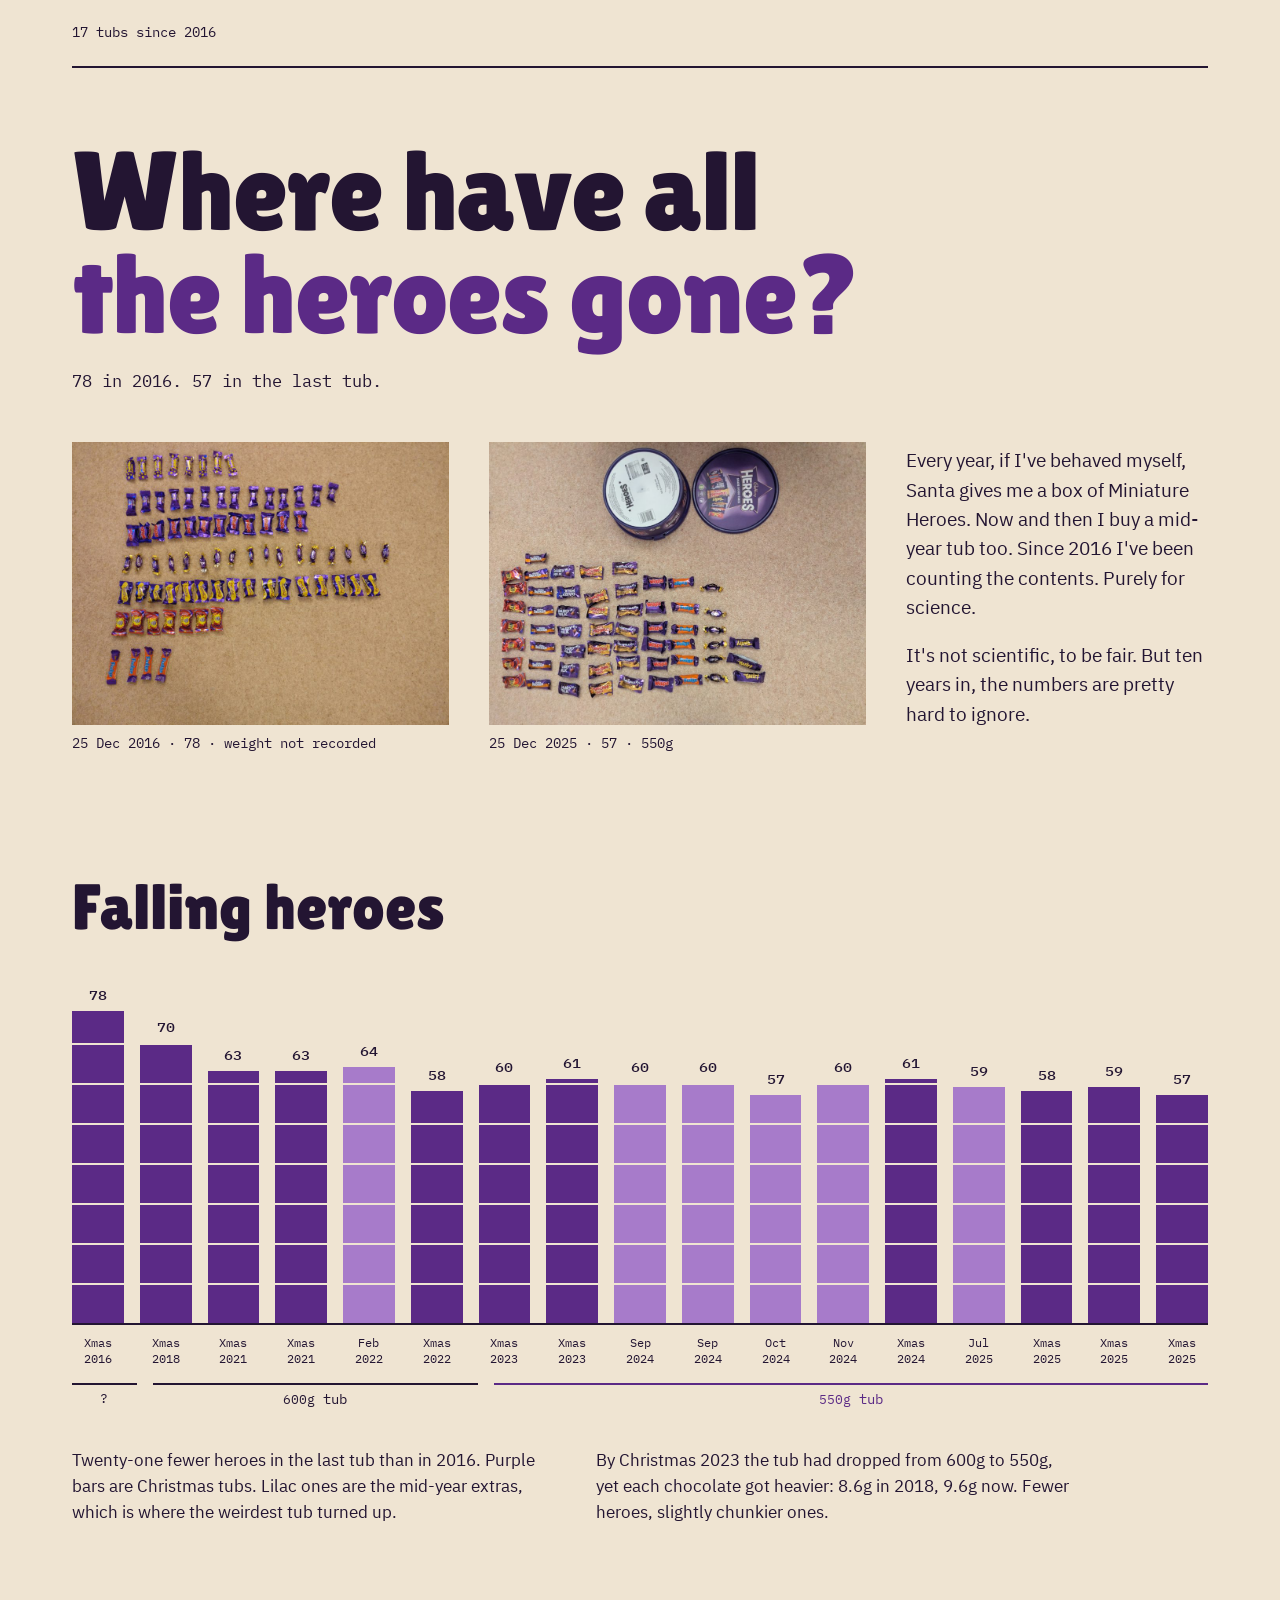
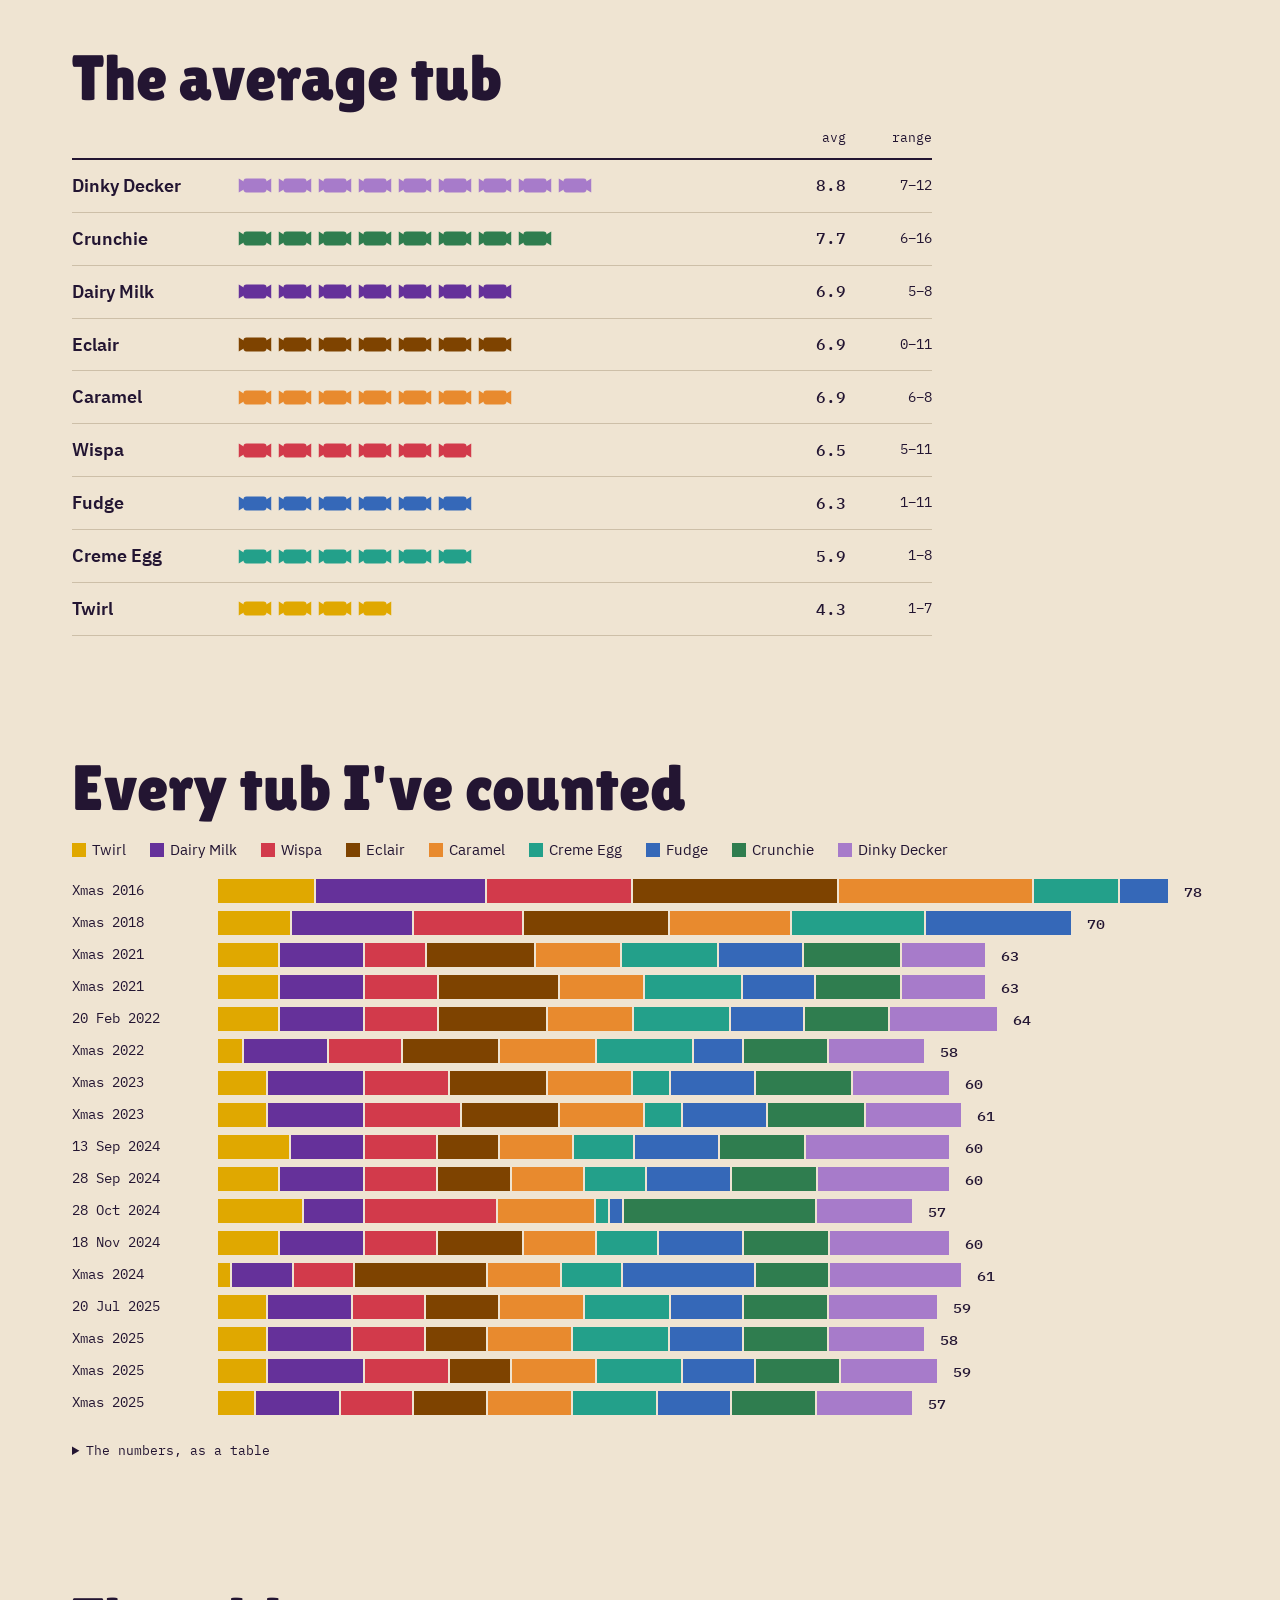
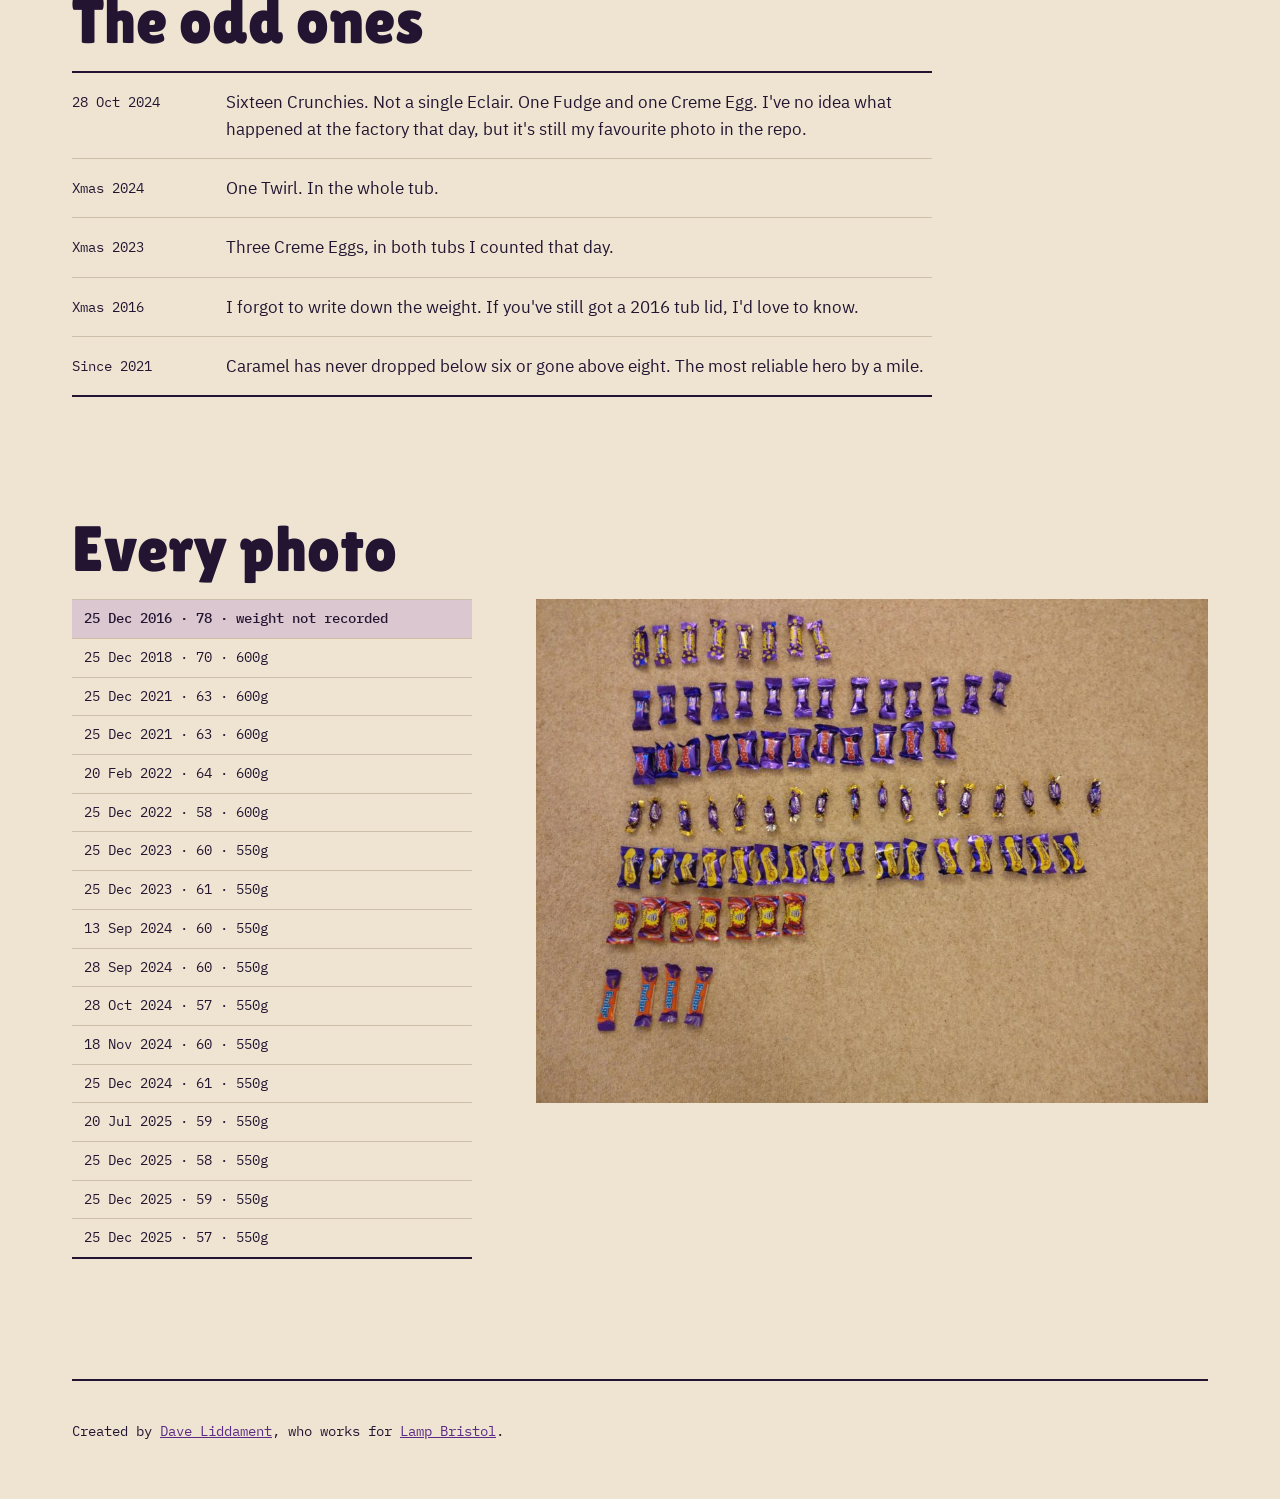
==== commit 10742859: "Build of DaveLiddament/heroes@f0b581ac88622894fe5de83b038ab7b7aeaa8006" ====
--- a/index.html
+++ b/index.html
@@ -34,8 +34,7 @@
 <div class="wrap">
 
 <header class="masthead">
-  <span class="long">17 tubs, counted on the carpet since 2016</span>
-  <span class="short">17 tubs since 2016</span>
+  <span>17 tubs since 2016</span>
 </header>
 
 <main>
@@ -166,77 +165,77 @@
   </div>
 </section>
 
-<section id="typical" class="typical">
-  <div class="intro">
-    <h2>A typical tub, laid out</h2>
-  </div>
-  <div class="table" style="margin-top: 16px">
-    <div class="lineup-head"><span></span><span></span><span>avg</span><span>range</span></div>
-    <div class="lineup">
-            <div class="lu-row t-dinky-decker">
-        <span class="lu-name">Dinky Decker</span>
-        <span class="lu-stats">8.8 avg · 7–12</span>
-        <span class="lu-icons" role="img" aria-label="Dinky Decker: about 9 per tub"><svg viewBox="0 0 44 24" aria-hidden="true"><path d="M1 3 L8 7 L8 17 L1 21 Z"/><path d="M43 3 L36 7 L36 17 L43 21 Z"/><rect x="7" y="3" width="30" height="18" rx="4"/></svg><svg viewBox="0 0 44 24" aria-hidden="true"><path d="M1 3 L8 7 L8 17 L1 21 Z"/><path d="M43 3 L36 7 L36 17 L43 21 Z"/><rect x="7" y="3" width="30" height="18" rx="4"/></svg><svg viewBox="0 0 44 24" aria-hidden="true"><path d="M1 3 L8 7 L8 17 L1 21 Z"/><path d="M43 3 L36 7 L36 17 L43 21 Z"/><rect x="7" y="3" width="30" height="18" rx="4"/></svg><svg viewBox="0 0 44 24" aria-hidden="true"><path d="M1 3 L8 7 L8 17 L1 21 Z"/><path d="M43 3 L36 7 L36 17 L43 21 Z"/><rect x="7" y="3" width="30" height="18" rx="4"/></svg><svg viewBox="0 0 44 24" aria-hidden="true"><path d="M1 3 L8 7 L8 17 L1 21 Z"/><path d="M43 3 L36 7 L36 17 L43 21 Z"/><rect x="7" y="3" width="30" height="18" rx="4"/></svg><svg viewBox="0 0 44 24" aria-hidden="true"><path d="M1 3 L8 7 L8 17 L1 21 Z"/><path d="M43 3 L36 7 L36 17 L43 21 Z"/><rect x="7" y="3" width="30" height="18" rx="4"/></svg><svg viewBox="0 0 44 24" aria-hidden="true"><path d="M1 3 L8 7 L8 17 L1 21 Z"/><path d="M43 3 L36 7 L36 17 L43 21 Z"/><rect x="7" y="3" width="30" height="18" rx="4"/></svg><svg viewBox="0 0 44 24" aria-hidden="true"><path d="M1 3 L8 7 L8 17 L1 21 Z"/><path d="M43 3 L36 7 L36 17 L43 21 Z"/><rect x="7" y="3" width="30" height="18" rx="4"/></svg><svg viewBox="0 0 44 24" aria-hidden="true"><path d="M1 3 L8 7 L8 17 L1 21 Z"/><path d="M43 3 L36 7 L36 17 L43 21 Z"/><rect x="7" y="3" width="30" height="18" rx="4"/></svg></span>
-        <span class="lu-avg-col mono">8.8</span>
-        <span class="lu-range-col mono">7–12</span>
-      </div>
-            <div class="lu-row t-crunchie">
-        <span class="lu-name">Crunchie</span>
-        <span class="lu-stats">7.7 avg · 6–16</span>
-        <span class="lu-icons" role="img" aria-label="Crunchie: about 8 per tub"><svg viewBox="0 0 44 24" aria-hidden="true"><path d="M1 3 L8 7 L8 17 L1 21 Z"/><path d="M43 3 L36 7 L36 17 L43 21 Z"/><rect x="7" y="3" width="30" height="18" rx="4"/></svg><svg viewBox="0 0 44 24" aria-hidden="true"><path d="M1 3 L8 7 L8 17 L1 21 Z"/><path d="M43 3 L36 7 L36 17 L43 21 Z"/><rect x="7" y="3" width="30" height="18" rx="4"/></svg><svg viewBox="0 0 44 24" aria-hidden="true"><path d="M1 3 L8 7 L8 17 L1 21 Z"/><path d="M43 3 L36 7 L36 17 L43 21 Z"/><rect x="7" y="3" width="30" height="18" rx="4"/></svg><svg viewBox="0 0 44 24" aria-hidden="true"><path d="M1 3 L8 7 L8 17 L1 21 Z"/><path d="M43 3 L36 7 L36 17 L43 21 Z"/><rect x="7" y="3" width="30" height="18" rx="4"/></svg><svg viewBox="0 0 44 24" aria-hidden="true"><path d="M1 3 L8 7 L8 17 L1 21 Z"/><path d="M43 3 L36 7 L36 17 L43 21 Z"/><rect x="7" y="3" width="30" height="18" rx="4"/></svg><svg viewBox="0 0 44 24" aria-hidden="true"><path d="M1 3 L8 7 L8 17 L1 21 Z"/><path d="M43 3 L36 7 L36 17 L43 21 Z"/><rect x="7" y="3" width="30" height="18" rx="4"/></svg><svg viewBox="0 0 44 24" aria-hidden="true"><path d="M1 3 L8 7 L8 17 L1 21 Z"/><path d="M43 3 L36 7 L36 17 L43 21 Z"/><rect x="7" y="3" width="30" height="18" rx="4"/></svg><svg viewBox="0 0 44 24" aria-hidden="true"><path d="M1 3 L8 7 L8 17 L1 21 Z"/><path d="M43 3 L36 7 L36 17 L43 21 Z"/><rect x="7" y="3" width="30" height="18" rx="4"/></svg></span>
-        <span class="lu-avg-col mono">7.7</span>
-        <span class="lu-range-col mono">6–16</span>
-      </div>
-            <div class="lu-row t-dairy-milk">
-        <span class="lu-name">Dairy Milk</span>
-        <span class="lu-stats">6.9 avg · 5–8</span>
-        <span class="lu-icons" role="img" aria-label="Dairy Milk: about 7 per tub"><svg viewBox="0 0 44 24" aria-hidden="true"><path d="M1 3 L8 7 L8 17 L1 21 Z"/><path d="M43 3 L36 7 L36 17 L43 21 Z"/><rect x="7" y="3" width="30" height="18" rx="4"/></svg><svg viewBox="0 0 44 24" aria-hidden="true"><path d="M1 3 L8 7 L8 17 L1 21 Z"/><path d="M43 3 L36 7 L36 17 L43 21 Z"/><rect x="7" y="3" width="30" height="18" rx="4"/></svg><svg viewBox="0 0 44 24" aria-hidden="true"><path d="M1 3 L8 7 L8 17 L1 21 Z"/><path d="M43 3 L36 7 L36 17 L43 21 Z"/><rect x="7" y="3" width="30" height="18" rx="4"/></svg><svg viewBox="0 0 44 24" aria-hidden="true"><path d="M1 3 L8 7 L8 17 L1 21 Z"/><path d="M43 3 L36 7 L36 17 L43 21 Z"/><rect x="7" y="3" width="30" height="18" rx="4"/></svg><svg viewBox="0 0 44 24" aria-hidden="true"><path d="M1 3 L8 7 L8 17 L1 21 Z"/><path d="M43 3 L36 7 L36 17 L43 21 Z"/><rect x="7" y="3" width="30" height="18" rx="4"/></svg><svg viewBox="0 0 44 24" aria-hidden="true"><path d="M1 3 L8 7 L8 17 L1 21 Z"/><path d="M43 3 L36 7 L36 17 L43 21 Z"/><rect x="7" y="3" width="30" height="18" rx="4"/></svg><svg viewBox="0 0 44 24" aria-hidden="true"><path d="M1 3 L8 7 L8 17 L1 21 Z"/><path d="M43 3 L36 7 L36 17 L43 21 Z"/><rect x="7" y="3" width="30" height="18" rx="4"/></svg></span>
-        <span class="lu-avg-col mono">6.9</span>
-        <span class="lu-range-col mono">5–8</span>
-      </div>
-            <div class="lu-row t-eclair">
-        <span class="lu-name">Eclair</span>
-        <span class="lu-stats">6.9 avg · 0–11</span>
-        <span class="lu-icons" role="img" aria-label="Eclair: about 7 per tub"><svg viewBox="0 0 44 24" aria-hidden="true"><path d="M1 3 L8 7 L8 17 L1 21 Z"/><path d="M43 3 L36 7 L36 17 L43 21 Z"/><rect x="7" y="3" width="30" height="18" rx="4"/></svg><svg viewBox="0 0 44 24" aria-hidden="true"><path d="M1 3 L8 7 L8 17 L1 21 Z"/><path d="M43 3 L36 7 L36 17 L43 21 Z"/><rect x="7" y="3" width="30" height="18" rx="4"/></svg><svg viewBox="0 0 44 24" aria-hidden="true"><path d="M1 3 L8 7 L8 17 L1 21 Z"/><path d="M43 3 L36 7 L36 17 L43 21 Z"/><rect x="7" y="3" width="30" height="18" rx="4"/></svg><svg viewBox="0 0 44 24" aria-hidden="true"><path d="M1 3 L8 7 L8 17 L1 21 Z"/><path d="M43 3 L36 7 L36 17 L43 21 Z"/><rect x="7" y="3" width="30" height="18" rx="4"/></svg><svg viewBox="0 0 44 24" aria-hidden="true"><path d="M1 3 L8 7 L8 17 L1 21 Z"/><path d="M43 3 L36 7 L36 17 L43 21 Z"/><rect x="7" y="3" width="30" height="18" rx="4"/></svg><svg viewBox="0 0 44 24" aria-hidden="true"><path d="M1 3 L8 7 L8 17 L1 21 Z"/><path d="M43 3 L36 7 L36 17 L43 21 Z"/><rect x="7" y="3" width="30" height="18" rx="4"/></svg><svg viewBox="0 0 44 24" aria-hidden="true"><path d="M1 3 L8 7 L8 17 L1 21 Z"/><path d="M43 3 L36 7 L36 17 L43 21 Z"/><rect x="7" y="3" width="30" height="18" rx="4"/></svg></span>
-        <span class="lu-avg-col mono">6.9</span>
-        <span class="lu-range-col mono">0–11</span>
-      </div>
-            <div class="lu-row t-caramel">
-        <span class="lu-name">Caramel</span>
-        <span class="lu-stats">6.9 avg · 6–8</span>
-        <span class="lu-icons" role="img" aria-label="Caramel: about 7 per tub"><svg viewBox="0 0 44 24" aria-hidden="true"><path d="M1 3 L8 7 L8 17 L1 21 Z"/><path d="M43 3 L36 7 L36 17 L43 21 Z"/><rect x="7" y="3" width="30" height="18" rx="4"/></svg><svg viewBox="0 0 44 24" aria-hidden="true"><path d="M1 3 L8 7 L8 17 L1 21 Z"/><path d="M43 3 L36 7 L36 17 L43 21 Z"/><rect x="7" y="3" width="30" height="18" rx="4"/></svg><svg viewBox="0 0 44 24" aria-hidden="true"><path d="M1 3 L8 7 L8 17 L1 21 Z"/><path d="M43 3 L36 7 L36 17 L43 21 Z"/><rect x="7" y="3" width="30" height="18" rx="4"/></svg><svg viewBox="0 0 44 24" aria-hidden="true"><path d="M1 3 L8 7 L8 17 L1 21 Z"/><path d="M43 3 L36 7 L36 17 L43 21 Z"/><rect x="7" y="3" width="30" height="18" rx="4"/></svg><svg viewBox="0 0 44 24" aria-hidden="true"><path d="M1 3 L8 7 L8 17 L1 21 Z"/><path d="M43 3 L36 7 L36 17 L43 21 Z"/><rect x="7" y="3" width="30" height="18" rx="4"/></svg><svg viewBox="0 0 44 24" aria-hidden="true"><path d="M1 3 L8 7 L8 17 L1 21 Z"/><path d="M43 3 L36 7 L36 17 L43 21 Z"/><rect x="7" y="3" width="30" height="18" rx="4"/></svg><svg viewBox="0 0 44 24" aria-hidden="true"><path d="M1 3 L8 7 L8 17 L1 21 Z"/><path d="M43 3 L36 7 L36 17 L43 21 Z"/><rect x="7" y="3" width="30" height="18" rx="4"/></svg></span>
-        <span class="lu-avg-col mono">6.9</span>
-        <span class="lu-range-col mono">6–8</span>
-      </div>
-            <div class="lu-row t-wispa">
-        <span class="lu-name">Wispa</span>
-        <span class="lu-stats">6.5 avg · 5–11</span>
-        <span class="lu-icons" role="img" aria-label="Wispa: about 6 per tub"><svg viewBox="0 0 44 24" aria-hidden="true"><path d="M1 3 L8 7 L8 17 L1 21 Z"/><path d="M43 3 L36 7 L36 17 L43 21 Z"/><rect x="7" y="3" width="30" height="18" rx="4"/></svg><svg viewBox="0 0 44 24" aria-hidden="true"><path d="M1 3 L8 7 L8 17 L1 21 Z"/><path d="M43 3 L36 7 L36 17 L43 21 Z"/><rect x="7" y="3" width="30" height="18" rx="4"/></svg><svg viewBox="0 0 44 24" aria-hidden="true"><path d="M1 3 L8 7 L8 17 L1 21 Z"/><path d="M43 3 L36 7 L36 17 L43 21 Z"/><rect x="7" y="3" width="30" height="18" rx="4"/></svg><svg viewBox="0 0 44 24" aria-hidden="true"><path d="M1 3 L8 7 L8 17 L1 21 Z"/><path d="M43 3 L36 7 L36 17 L43 21 Z"/><rect x="7" y="3" width="30" height="18" rx="4"/></svg><svg viewBox="0 0 44 24" aria-hidden="true"><path d="M1 3 L8 7 L8 17 L1 21 Z"/><path d="M43 3 L36 7 L36 17 L43 21 Z"/><rect x="7" y="3" width="30" height="18" rx="4"/></svg><svg viewBox="0 0 44 24" aria-hidden="true"><path d="M1 3 L8 7 L8 17 L1 21 Z"/><path d="M43 3 L36 7 L36 17 L43 21 Z"/><rect x="7" y="3" width="30" height="18" rx="4"/></svg></span>
-        <span class="lu-avg-col mono">6.5</span>
-        <span class="lu-range-col mono">5–11</span>
-      </div>
-            <div class="lu-row t-fudge">
-        <span class="lu-name">Fudge</span>
-        <span class="lu-stats">6.3 avg · 1–11</span>
-        <span class="lu-icons" role="img" aria-label="Fudge: about 6 per tub"><svg viewBox="0 0 44 24" aria-hidden="true"><path d="M1 3 L8 7 L8 17 L1 21 Z"/><path d="M43 3 L36 7 L36 17 L43 21 Z"/><rect x="7" y="3" width="30" height="18" rx="4"/></svg><svg viewBox="0 0 44 24" aria-hidden="true"><path d="M1 3 L8 7 L8 17 L1 21 Z"/><path d="M43 3 L36 7 L36 17 L43 21 Z"/><rect x="7" y="3" width="30" height="18" rx="4"/></svg><svg viewBox="0 0 44 24" aria-hidden="true"><path d="M1 3 L8 7 L8 17 L1 21 Z"/><path d="M43 3 L36 7 L36 17 L43 21 Z"/><rect x="7" y="3" width="30" height="18" rx="4"/></svg><svg viewBox="0 0 44 24" aria-hidden="true"><path d="M1 3 L8 7 L8 17 L1 21 Z"/><path d="M43 3 L36 7 L36 17 L43 21 Z"/><rect x="7" y="3" width="30" height="18" rx="4"/></svg><svg viewBox="0 0 44 24" aria-hidden="true"><path d="M1 3 L8 7 L8 17 L1 21 Z"/><path d="M43 3 L36 7 L36 17 L43 21 Z"/><rect x="7" y="3" width="30" height="18" rx="4"/></svg><svg viewBox="0 0 44 24" aria-hidden="true"><path d="M1 3 L8 7 L8 17 L1 21 Z"/><path d="M43 3 L36 7 L36 17 L43 21 Z"/><rect x="7" y="3" width="30" height="18" rx="4"/></svg></span>
-        <span class="lu-avg-col mono">6.3</span>
-        <span class="lu-range-col mono">1–11</span>
-      </div>
-            <div class="lu-row t-creme-egg">
-        <span class="lu-name">Creme Egg</span>
-        <span class="lu-stats">5.9 avg · 1–8</span>
-        <span class="lu-icons" role="img" aria-label="Creme Egg: about 6 per tub"><svg viewBox="0 0 44 24" aria-hidden="true"><path d="M1 3 L8 7 L8 17 L1 21 Z"/><path d="M43 3 L36 7 L36 17 L43 21 Z"/><rect x="7" y="3" width="30" height="18" rx="4"/></svg><svg viewBox="0 0 44 24" aria-hidden="true"><path d="M1 3 L8 7 L8 17 L1 21 Z"/><path d="M43 3 L36 7 L36 17 L43 21 Z"/><rect x="7" y="3" width="30" height="18" rx="4"/></svg><svg viewBox="0 0 44 24" aria-hidden="true"><path d="M1 3 L8 7 L8 17 L1 21 Z"/><path d="M43 3 L36 7 L36 17 L43 21 Z"/><rect x="7" y="3" width="30" height="18" rx="4"/></svg><svg viewBox="0 0 44 24" aria-hidden="true"><path d="M1 3 L8 7 L8 17 L1 21 Z"/><path d="M43 3 L36 7 L36 17 L43 21 Z"/><rect x="7" y="3" width="30" height="18" rx="4"/></svg><svg viewBox="0 0 44 24" aria-hidden="true"><path d="M1 3 L8 7 L8 17 L1 21 Z"/><path d="M43 3 L36 7 L36 17 L43 21 Z"/><rect x="7" y="3" width="30" height="18" rx="4"/></svg><svg viewBox="0 0 44 24" aria-hidden="true"><path d="M1 3 L8 7 L8 17 L1 21 Z"/><path d="M43 3 L36 7 L36 17 L43 21 Z"/><rect x="7" y="3" width="30" height="18" rx="4"/></svg></span>
-        <span class="lu-avg-col mono">5.9</span>
-        <span class="lu-range-col mono">1–8</span>
-      </div>
-            <div class="lu-row t-twirl">
-        <span class="lu-name">Twirl</span>
-        <span class="lu-stats">4.3 avg · 1–7</span>
-        <span class="lu-icons" role="img" aria-label="Twirl: about 4 per tub"><svg viewBox="0 0 44 24" aria-hidden="true"><path d="M1 3 L8 7 L8 17 L1 21 Z"/><path d="M43 3 L36 7 L36 17 L43 21 Z"/><rect x="7" y="3" width="30" height="18" rx="4"/></svg><svg viewBox="0 0 44 24" aria-hidden="true"><path d="M1 3 L8 7 L8 17 L1 21 Z"/><path d="M43 3 L36 7 L36 17 L43 21 Z"/><rect x="7" y="3" width="30" height="18" rx="4"/></svg><svg viewBox="0 0 44 24" aria-hidden="true"><path d="M1 3 L8 7 L8 17 L1 21 Z"/><path d="M43 3 L36 7 L36 17 L43 21 Z"/><rect x="7" y="3" width="30" height="18" rx="4"/></svg><svg viewBox="0 0 44 24" aria-hidden="true"><path d="M1 3 L8 7 L8 17 L1 21 Z"/><path d="M43 3 L36 7 L36 17 L43 21 Z"/><rect x="7" y="3" width="30" height="18" rx="4"/></svg></span>
-        <span class="lu-avg-col mono">4.3</span>
-        <span class="lu-range-col mono">1–7</span>
-      </div>
-          </div>
+<section id="typical">
+  <div class="stack">
+    <h2>The average tub</h2>
+    <div class="table">
+      <div class="lineup-head"><span></span><span></span><span>avg</span><span>range</span></div>
+      <div class="lineup">
+                <div class="lu-row t-dinky-decker">
+          <span class="lu-name">Dinky Decker</span>
+          <span class="lu-stats">8.8 avg · 7–12</span>
+          <span class="lu-icons" role="img" aria-label="Dinky Decker: about 9 per tub"><svg viewBox="0 0 44 24" aria-hidden="true"><path d="M1 3 L8 7 L8 17 L1 21 Z"/><path d="M43 3 L36 7 L36 17 L43 21 Z"/><rect x="7" y="3" width="30" height="18" rx="4"/></svg><svg viewBox="0 0 44 24" aria-hidden="true"><path d="M1 3 L8 7 L8 17 L1 21 Z"/><path d="M43 3 L36 7 L36 17 L43 21 Z"/><rect x="7" y="3" width="30" height="18" rx="4"/></svg><svg viewBox="0 0 44 24" aria-hidden="true"><path d="M1 3 L8 7 L8 17 L1 21 Z"/><path d="M43 3 L36 7 L36 17 L43 21 Z"/><rect x="7" y="3" width="30" height="18" rx="4"/></svg><svg viewBox="0 0 44 24" aria-hidden="true"><path d="M1 3 L8 7 L8 17 L1 21 Z"/><path d="M43 3 L36 7 L36 17 L43 21 Z"/><rect x="7" y="3" width="30" height="18" rx="4"/></svg><svg viewBox="0 0 44 24" aria-hidden="true"><path d="M1 3 L8 7 L8 17 L1 21 Z"/><path d="M43 3 L36 7 L36 17 L43 21 Z"/><rect x="7" y="3" width="30" height="18" rx="4"/></svg><svg viewBox="0 0 44 24" aria-hidden="true"><path d="M1 3 L8 7 L8 17 L1 21 Z"/><path d="M43 3 L36 7 L36 17 L43 21 Z"/><rect x="7" y="3" width="30" height="18" rx="4"/></svg><svg viewBox="0 0 44 24" aria-hidden="true"><path d="M1 3 L8 7 L8 17 L1 21 Z"/><path d="M43 3 L36 7 L36 17 L43 21 Z"/><rect x="7" y="3" width="30" height="18" rx="4"/></svg><svg viewBox="0 0 44 24" aria-hidden="true"><path d="M1 3 L8 7 L8 17 L1 21 Z"/><path d="M43 3 L36 7 L36 17 L43 21 Z"/><rect x="7" y="3" width="30" height="18" rx="4"/></svg><svg viewBox="0 0 44 24" aria-hidden="true"><path d="M1 3 L8 7 L8 17 L1 21 Z"/><path d="M43 3 L36 7 L36 17 L43 21 Z"/><rect x="7" y="3" width="30" height="18" rx="4"/></svg></span>
+          <span class="lu-avg-col mono">8.8</span>
+          <span class="lu-range-col mono">7–12</span>
+        </div>
+                <div class="lu-row t-crunchie">
+          <span class="lu-name">Crunchie</span>
+          <span class="lu-stats">7.7 avg · 6–16</span>
+          <span class="lu-icons" role="img" aria-label="Crunchie: about 8 per tub"><svg viewBox="0 0 44 24" aria-hidden="true"><path d="M1 3 L8 7 L8 17 L1 21 Z"/><path d="M43 3 L36 7 L36 17 L43 21 Z"/><rect x="7" y="3" width="30" height="18" rx="4"/></svg><svg viewBox="0 0 44 24" aria-hidden="true"><path d="M1 3 L8 7 L8 17 L1 21 Z"/><path d="M43 3 L36 7 L36 17 L43 21 Z"/><rect x="7" y="3" width="30" height="18" rx="4"/></svg><svg viewBox="0 0 44 24" aria-hidden="true"><path d="M1 3 L8 7 L8 17 L1 21 Z"/><path d="M43 3 L36 7 L36 17 L43 21 Z"/><rect x="7" y="3" width="30" height="18" rx="4"/></svg><svg viewBox="0 0 44 24" aria-hidden="true"><path d="M1 3 L8 7 L8 17 L1 21 Z"/><path d="M43 3 L36 7 L36 17 L43 21 Z"/><rect x="7" y="3" width="30" height="18" rx="4"/></svg><svg viewBox="0 0 44 24" aria-hidden="true"><path d="M1 3 L8 7 L8 17 L1 21 Z"/><path d="M43 3 L36 7 L36 17 L43 21 Z"/><rect x="7" y="3" width="30" height="18" rx="4"/></svg><svg viewBox="0 0 44 24" aria-hidden="true"><path d="M1 3 L8 7 L8 17 L1 21 Z"/><path d="M43 3 L36 7 L36 17 L43 21 Z"/><rect x="7" y="3" width="30" height="18" rx="4"/></svg><svg viewBox="0 0 44 24" aria-hidden="true"><path d="M1 3 L8 7 L8 17 L1 21 Z"/><path d="M43 3 L36 7 L36 17 L43 21 Z"/><rect x="7" y="3" width="30" height="18" rx="4"/></svg><svg viewBox="0 0 44 24" aria-hidden="true"><path d="M1 3 L8 7 L8 17 L1 21 Z"/><path d="M43 3 L36 7 L36 17 L43 21 Z"/><rect x="7" y="3" width="30" height="18" rx="4"/></svg></span>
+          <span class="lu-avg-col mono">7.7</span>
+          <span class="lu-range-col mono">6–16</span>
+        </div>
+                <div class="lu-row t-dairy-milk">
+          <span class="lu-name">Dairy Milk</span>
+          <span class="lu-stats">6.9 avg · 5–8</span>
+          <span class="lu-icons" role="img" aria-label="Dairy Milk: about 7 per tub"><svg viewBox="0 0 44 24" aria-hidden="true"><path d="M1 3 L8 7 L8 17 L1 21 Z"/><path d="M43 3 L36 7 L36 17 L43 21 Z"/><rect x="7" y="3" width="30" height="18" rx="4"/></svg><svg viewBox="0 0 44 24" aria-hidden="true"><path d="M1 3 L8 7 L8 17 L1 21 Z"/><path d="M43 3 L36 7 L36 17 L43 21 Z"/><rect x="7" y="3" width="30" height="18" rx="4"/></svg><svg viewBox="0 0 44 24" aria-hidden="true"><path d="M1 3 L8 7 L8 17 L1 21 Z"/><path d="M43 3 L36 7 L36 17 L43 21 Z"/><rect x="7" y="3" width="30" height="18" rx="4"/></svg><svg viewBox="0 0 44 24" aria-hidden="true"><path d="M1 3 L8 7 L8 17 L1 21 Z"/><path d="M43 3 L36 7 L36 17 L43 21 Z"/><rect x="7" y="3" width="30" height="18" rx="4"/></svg><svg viewBox="0 0 44 24" aria-hidden="true"><path d="M1 3 L8 7 L8 17 L1 21 Z"/><path d="M43 3 L36 7 L36 17 L43 21 Z"/><rect x="7" y="3" width="30" height="18" rx="4"/></svg><svg viewBox="0 0 44 24" aria-hidden="true"><path d="M1 3 L8 7 L8 17 L1 21 Z"/><path d="M43 3 L36 7 L36 17 L43 21 Z"/><rect x="7" y="3" width="30" height="18" rx="4"/></svg><svg viewBox="0 0 44 24" aria-hidden="true"><path d="M1 3 L8 7 L8 17 L1 21 Z"/><path d="M43 3 L36 7 L36 17 L43 21 Z"/><rect x="7" y="3" width="30" height="18" rx="4"/></svg></span>
+          <span class="lu-avg-col mono">6.9</span>
+          <span class="lu-range-col mono">5–8</span>
+        </div>
+                <div class="lu-row t-eclair">
+          <span class="lu-name">Eclair</span>
+          <span class="lu-stats">6.9 avg · 0–11</span>
+          <span class="lu-icons" role="img" aria-label="Eclair: about 7 per tub"><svg viewBox="0 0 44 24" aria-hidden="true"><path d="M1 3 L8 7 L8 17 L1 21 Z"/><path d="M43 3 L36 7 L36 17 L43 21 Z"/><rect x="7" y="3" width="30" height="18" rx="4"/></svg><svg viewBox="0 0 44 24" aria-hidden="true"><path d="M1 3 L8 7 L8 17 L1 21 Z"/><path d="M43 3 L36 7 L36 17 L43 21 Z"/><rect x="7" y="3" width="30" height="18" rx="4"/></svg><svg viewBox="0 0 44 24" aria-hidden="true"><path d="M1 3 L8 7 L8 17 L1 21 Z"/><path d="M43 3 L36 7 L36 17 L43 21 Z"/><rect x="7" y="3" width="30" height="18" rx="4"/></svg><svg viewBox="0 0 44 24" aria-hidden="true"><path d="M1 3 L8 7 L8 17 L1 21 Z"/><path d="M43 3 L36 7 L36 17 L43 21 Z"/><rect x="7" y="3" width="30" height="18" rx="4"/></svg><svg viewBox="0 0 44 24" aria-hidden="true"><path d="M1 3 L8 7 L8 17 L1 21 Z"/><path d="M43 3 L36 7 L36 17 L43 21 Z"/><rect x="7" y="3" width="30" height="18" rx="4"/></svg><svg viewBox="0 0 44 24" aria-hidden="true"><path d="M1 3 L8 7 L8 17 L1 21 Z"/><path d="M43 3 L36 7 L36 17 L43 21 Z"/><rect x="7" y="3" width="30" height="18" rx="4"/></svg><svg viewBox="0 0 44 24" aria-hidden="true"><path d="M1 3 L8 7 L8 17 L1 21 Z"/><path d="M43 3 L36 7 L36 17 L43 21 Z"/><rect x="7" y="3" width="30" height="18" rx="4"/></svg></span>
+          <span class="lu-avg-col mono">6.9</span>
+          <span class="lu-range-col mono">0–11</span>
+        </div>
+                <div class="lu-row t-caramel">
+          <span class="lu-name">Caramel</span>
+          <span class="lu-stats">6.9 avg · 6–8</span>
+          <span class="lu-icons" role="img" aria-label="Caramel: about 7 per tub"><svg viewBox="0 0 44 24" aria-hidden="true"><path d="M1 3 L8 7 L8 17 L1 21 Z"/><path d="M43 3 L36 7 L36 17 L43 21 Z"/><rect x="7" y="3" width="30" height="18" rx="4"/></svg><svg viewBox="0 0 44 24" aria-hidden="true"><path d="M1 3 L8 7 L8 17 L1 21 Z"/><path d="M43 3 L36 7 L36 17 L43 21 Z"/><rect x="7" y="3" width="30" height="18" rx="4"/></svg><svg viewBox="0 0 44 24" aria-hidden="true"><path d="M1 3 L8 7 L8 17 L1 21 Z"/><path d="M43 3 L36 7 L36 17 L43 21 Z"/><rect x="7" y="3" width="30" height="18" rx="4"/></svg><svg viewBox="0 0 44 24" aria-hidden="true"><path d="M1 3 L8 7 L8 17 L1 21 Z"/><path d="M43 3 L36 7 L36 17 L43 21 Z"/><rect x="7" y="3" width="30" height="18" rx="4"/></svg><svg viewBox="0 0 44 24" aria-hidden="true"><path d="M1 3 L8 7 L8 17 L1 21 Z"/><path d="M43 3 L36 7 L36 17 L43 21 Z"/><rect x="7" y="3" width="30" height="18" rx="4"/></svg><svg viewBox="0 0 44 24" aria-hidden="true"><path d="M1 3 L8 7 L8 17 L1 21 Z"/><path d="M43 3 L36 7 L36 17 L43 21 Z"/><rect x="7" y="3" width="30" height="18" rx="4"/></svg><svg viewBox="0 0 44 24" aria-hidden="true"><path d="M1 3 L8 7 L8 17 L1 21 Z"/><path d="M43 3 L36 7 L36 17 L43 21 Z"/><rect x="7" y="3" width="30" height="18" rx="4"/></svg></span>
+          <span class="lu-avg-col mono">6.9</span>
+          <span class="lu-range-col mono">6–8</span>
+        </div>
+                <div class="lu-row t-wispa">
+          <span class="lu-name">Wispa</span>
+          <span class="lu-stats">6.5 avg · 5–11</span>
+          <span class="lu-icons" role="img" aria-label="Wispa: about 6 per tub"><svg viewBox="0 0 44 24" aria-hidden="true"><path d="M1 3 L8 7 L8 17 L1 21 Z"/><path d="M43 3 L36 7 L36 17 L43 21 Z"/><rect x="7" y="3" width="30" height="18" rx="4"/></svg><svg viewBox="0 0 44 24" aria-hidden="true"><path d="M1 3 L8 7 L8 17 L1 21 Z"/><path d="M43 3 L36 7 L36 17 L43 21 Z"/><rect x="7" y="3" width="30" height="18" rx="4"/></svg><svg viewBox="0 0 44 24" aria-hidden="true"><path d="M1 3 L8 7 L8 17 L1 21 Z"/><path d="M43 3 L36 7 L36 17 L43 21 Z"/><rect x="7" y="3" width="30" height="18" rx="4"/></svg><svg viewBox="0 0 44 24" aria-hidden="true"><path d="M1 3 L8 7 L8 17 L1 21 Z"/><path d="M43 3 L36 7 L36 17 L43 21 Z"/><rect x="7" y="3" width="30" height="18" rx="4"/></svg><svg viewBox="0 0 44 24" aria-hidden="true"><path d="M1 3 L8 7 L8 17 L1 21 Z"/><path d="M43 3 L36 7 L36 17 L43 21 Z"/><rect x="7" y="3" width="30" height="18" rx="4"/></svg><svg viewBox="0 0 44 24" aria-hidden="true"><path d="M1 3 L8 7 L8 17 L1 21 Z"/><path d="M43 3 L36 7 L36 17 L43 21 Z"/><rect x="7" y="3" width="30" height="18" rx="4"/></svg></span>
+          <span class="lu-avg-col mono">6.5</span>
+          <span class="lu-range-col mono">5–11</span>
+        </div>
+                <div class="lu-row t-fudge">
+          <span class="lu-name">Fudge</span>
+          <span class="lu-stats">6.3 avg · 1–11</span>
+          <span class="lu-icons" role="img" aria-label="Fudge: about 6 per tub"><svg viewBox="0 0 44 24" aria-hidden="true"><path d="M1 3 L8 7 L8 17 L1 21 Z"/><path d="M43 3 L36 7 L36 17 L43 21 Z"/><rect x="7" y="3" width="30" height="18" rx="4"/></svg><svg viewBox="0 0 44 24" aria-hidden="true"><path d="M1 3 L8 7 L8 17 L1 21 Z"/><path d="M43 3 L36 7 L36 17 L43 21 Z"/><rect x="7" y="3" width="30" height="18" rx="4"/></svg><svg viewBox="0 0 44 24" aria-hidden="true"><path d="M1 3 L8 7 L8 17 L1 21 Z"/><path d="M43 3 L36 7 L36 17 L43 21 Z"/><rect x="7" y="3" width="30" height="18" rx="4"/></svg><svg viewBox="0 0 44 24" aria-hidden="true"><path d="M1 3 L8 7 L8 17 L1 21 Z"/><path d="M43 3 L36 7 L36 17 L43 21 Z"/><rect x="7" y="3" width="30" height="18" rx="4"/></svg><svg viewBox="0 0 44 24" aria-hidden="true"><path d="M1 3 L8 7 L8 17 L1 21 Z"/><path d="M43 3 L36 7 L36 17 L43 21 Z"/><rect x="7" y="3" width="30" height="18" rx="4"/></svg><svg viewBox="0 0 44 24" aria-hidden="true"><path d="M1 3 L8 7 L8 17 L1 21 Z"/><path d="M43 3 L36 7 L36 17 L43 21 Z"/><rect x="7" y="3" width="30" height="18" rx="4"/></svg></span>
+          <span class="lu-avg-col mono">6.3</span>
+          <span class="lu-range-col mono">1–11</span>
+        </div>
+                <div class="lu-row t-creme-egg">
+          <span class="lu-name">Creme Egg</span>
+          <span class="lu-stats">5.9 avg · 1–8</span>
+          <span class="lu-icons" role="img" aria-label="Creme Egg: about 6 per tub"><svg viewBox="0 0 44 24" aria-hidden="true"><path d="M1 3 L8 7 L8 17 L1 21 Z"/><path d="M43 3 L36 7 L36 17 L43 21 Z"/><rect x="7" y="3" width="30" height="18" rx="4"/></svg><svg viewBox="0 0 44 24" aria-hidden="true"><path d="M1 3 L8 7 L8 17 L1 21 Z"/><path d="M43 3 L36 7 L36 17 L43 21 Z"/><rect x="7" y="3" width="30" height="18" rx="4"/></svg><svg viewBox="0 0 44 24" aria-hidden="true"><path d="M1 3 L8 7 L8 17 L1 21 Z"/><path d="M43 3 L36 7 L36 17 L43 21 Z"/><rect x="7" y="3" width="30" height="18" rx="4"/></svg><svg viewBox="0 0 44 24" aria-hidden="true"><path d="M1 3 L8 7 L8 17 L1 21 Z"/><path d="M43 3 L36 7 L36 17 L43 21 Z"/><rect x="7" y="3" width="30" height="18" rx="4"/></svg><svg viewBox="0 0 44 24" aria-hidden="true"><path d="M1 3 L8 7 L8 17 L1 21 Z"/><path d="M43 3 L36 7 L36 17 L43 21 Z"/><rect x="7" y="3" width="30" height="18" rx="4"/></svg><svg viewBox="0 0 44 24" aria-hidden="true"><path d="M1 3 L8 7 L8 17 L1 21 Z"/><path d="M43 3 L36 7 L36 17 L43 21 Z"/><rect x="7" y="3" width="30" height="18" rx="4"/></svg></span>
+          <span class="lu-avg-col mono">5.9</span>
+          <span class="lu-range-col mono">1–8</span>
+        </div>
+                <div class="lu-row t-twirl">
+          <span class="lu-name">Twirl</span>
+          <span class="lu-stats">4.3 avg · 1–7</span>
+          <span class="lu-icons" role="img" aria-label="Twirl: about 4 per tub"><svg viewBox="0 0 44 24" aria-hidden="true"><path d="M1 3 L8 7 L8 17 L1 21 Z"/><path d="M43 3 L36 7 L36 17 L43 21 Z"/><rect x="7" y="3" width="30" height="18" rx="4"/></svg><svg viewBox="0 0 44 24" aria-hidden="true"><path d="M1 3 L8 7 L8 17 L1 21 Z"/><path d="M43 3 L36 7 L36 17 L43 21 Z"/><rect x="7" y="3" width="30" height="18" rx="4"/></svg><svg viewBox="0 0 44 24" aria-hidden="true"><path d="M1 3 L8 7 L8 17 L1 21 Z"/><path d="M43 3 L36 7 L36 17 L43 21 Z"/><rect x="7" y="3" width="30" height="18" rx="4"/></svg><svg viewBox="0 0 44 24" aria-hidden="true"><path d="M1 3 L8 7 L8 17 L1 21 Z"/><path d="M43 3 L36 7 L36 17 L43 21 Z"/><rect x="7" y="3" width="30" height="18" rx="4"/></svg></span>
+          <span class="lu-avg-col mono">4.3</span>
+          <span class="lu-range-col mono">1–7</span>
+        </div>
+              </div>
+    </div>
   </div>
 </section>
 
@@ -825,46 +824,26 @@
 </section>
 
 <section id="odd">
-  <div class="odd">
+  <div class="stack">
     <h2>The odd ones</h2>
-        <div class="odd-entries swap" role="radiogroup" aria-label="Choose an odd tub to see its photo">
-            <input class="swap-input is-default" type="radio" name="odd-one" id="odd-11" checked>
-      <figure class="swap-figure">
-        <a href="images/tub-11-1600.jpg"><img class="photo" src="images/tub-11-960.jpg" width="4080" height="3072" alt="The 28 Oct 2024 tub sorted into rows: 57 chocolates" loading="lazy"></a>
-        <figcaption>28 Oct 2024 · 57 · 550g</figcaption>
-      </figure>
-      <label class="odd-entry swap-label lead" for="odd-11">
+    <div class="odd-entries">
+            <div class="odd-entry">
         <span class="when">28 Oct 2024</span>
         <span>Sixteen Crunchies. Not a single Eclair. One Fudge and one Creme Egg. I&#039;ve no idea what happened at the factory that day, but it&#039;s still my favourite photo in the repo.</span>
-      </label>
-            <input class="swap-input" type="radio" name="odd-one" id="odd-13">
-      <figure class="swap-figure">
-        <a href="images/tub-13-1600.jpg"><img class="photo" src="images/tub-13-960.jpg" width="4080" height="3072" alt="The Xmas 2024 tub sorted into rows: 61 chocolates" loading="lazy"></a>
-        <figcaption>25 Dec 2024 · 61 · 550g</figcaption>
-      </figure>
-      <label class="odd-entry swap-label" for="odd-13">
+      </div>
+            <div class="odd-entry">
         <span class="when">Xmas 2024</span>
         <span>One Twirl. In the whole tub.</span>
-      </label>
-            <input class="swap-input" type="radio" name="odd-one" id="odd-7">
-      <figure class="swap-figure">
-        <a href="images/tub-7-1600.jpg"><img class="photo" src="images/tub-7-960.jpg" width="4080" height="3072" alt="The Xmas 2023 tub sorted into rows: 60 chocolates" loading="lazy"></a>
-        <figcaption>25 Dec 2023 · 60 · 550g</figcaption>
-      </figure>
-      <label class="odd-entry swap-label" for="odd-7">
+      </div>
+            <div class="odd-entry">
         <span class="when">Xmas 2023</span>
         <span>Three Creme Eggs, in both tubs I counted that day.</span>
-      </label>
-            <input class="swap-input" type="radio" name="odd-one" id="odd-1">
-      <figure class="swap-figure">
-        <a href="images/tub-1-1600.jpg"><img class="photo" src="images/tub-1-960.jpg" width="4640" height="3480" alt="The Xmas 2016 tub sorted into rows: 78 chocolates" loading="lazy"></a>
-        <figcaption>25 Dec 2016 · 78 · weight not recorded</figcaption>
-      </figure>
-      <label class="odd-entry swap-label" for="odd-1">
+      </div>
+            <div class="odd-entry">
         <span class="when">Xmas 2016</span>
         <span>I forgot to write down the weight. If you&#039;ve still got a 2016 tub lid, I&#039;d love to know.</span>
-      </label>
-                  <div class="odd-fact">
+      </div>
+                  <div class="odd-entry odd-fact">
         <span class="when">Since 2021</span>
         <span>Caramel has never dropped below six or gone above eight. The most reliable hero by a mile.</span>
       </div>
--- a/styles.css
+++ b/styles.css
@@ -65,7 +65,6 @@
 
 /* Masthead */
 .masthead { display: flex; justify-content: space-between; align-items: baseline; gap: 16px; padding: 16px 0; border-bottom: 2px solid var(--ink); font-family: var(--mono); font-size: 12px; }
-.masthead .long { display: none; }
 
 /* Hero */
 .hero { padding-top: 36px; display: flex; flex-direction: column; gap: 28px; }
@@ -132,7 +131,7 @@
 .numbers thead th i { display: inline-block; width: 10px; height: 10px; margin-right: 4px; background: var(--c); }
 
 /*
-  Photo swapping, shared by the odd ones and the gallery. No JavaScript.
+  Photo swapping in the gallery. No JavaScript.
 
   Inside a .swap, each entry is three siblings: a hidden radio button
   (.swap-input), the entry's photo (.swap-figure) and its row (.swap-label, the
@@ -162,13 +161,11 @@
 .swap:has(.swap-input.is-default:checked):has(.swap-label:target) .swap-input:checked + .swap-figure + .swap-label { background: none; }
 .swap:has(.swap-input.is-default:checked) .swap-label:target { background: color-mix(in srgb, var(--lilac) 28%, transparent); }
 
-/* Oddities */
-.odd { display: flex; flex-direction: column; gap: 18px; }
-.odd-entries { border-bottom: 2px solid var(--ink); }
-.odd-entry, .odd-fact { display: flex; flex-direction: column; gap: 4px; padding: 14px 10px; margin: 0 -10px; border-top: 1px solid var(--rule); }
-.odd-entry .when, .odd-fact .when { font-family: var(--mono); font-size: 12px; }
-.odd-entry.lead { border-top: 0; font-size: 17px; }
-.odd-entry.lead .when { display: none; } /* the photo's caption already carries the date */
+/* Oddities: a plain list. The photos live in "Every photo". */
+.odd-entries { border-top: 2px solid var(--ink); border-bottom: 2px solid var(--ink); }
+.odd-entry { display: flex; flex-direction: column; gap: 4px; padding: 14px 0; }
+.odd-entry + .odd-entry { border-top: 1px solid var(--rule); }
+.odd-entry .when { font-family: var(--mono); font-size: 12px; }
 
 /* Every photo: a row per tub. */
 .gallery { border-bottom: 2px solid var(--ink); }
@@ -193,8 +190,6 @@
   h2 { font-size: clamp(44px, 5vw, 64px); }
   section { padding-top: 120px; }
   .masthead { padding: 22px 0; font-size: 14px; }
-  .masthead .long { display: inline; }
-  .masthead .short { display: none; }
   figcaption { font-size: 14px; }
 
   .hero { padding-top: 72px; gap: 48px; }
@@ -216,9 +211,7 @@
   .count-notes p { flex: 1 1 0; }
   #count .stack { gap: 36px; }
 
-  .typical { display: flex; gap: 72px; align-items: flex-start; }
-  .typical .intro { width: 340px; flex-shrink: 0; }
-  .typical .table { flex-grow: 1; }
+  #typical .table { max-width: 860px; }
   .lineup { border-top: 0; }
   .lineup-head { display: grid; grid-template-columns: 150px 1fr 60px 70px; gap: 16px; padding-bottom: 10px; border-bottom: 2px solid var(--ink); font-family: var(--mono); font-size: 13px; text-align: right; }
   .lu-row { grid-template-columns: 150px 1fr 60px 70px; grid-template-areas: "name icons avg range"; gap: 16px; align-items: center; }
@@ -251,13 +244,9 @@
   .swap:has(.swap-input.is-default:checked):has(.swap-label:target) .swap-input:checked + .swap-figure { display: flex; opacity: 0; pointer-events: none; }
   .swap:has(.swap-input.is-default:checked) .swap-figure:has(+ .swap-label:target) { opacity: 1; pointer-events: auto; }
 
-  /* The odd ones: photo column on the left, entries on the right. */
-  .odd { position: relative; display: block; padding-left: 484px; min-height: 370px; }
-  .odd > h2 { margin-bottom: 28px; }
-  .odd-entry, .odd-fact { flex-direction: row; gap: 24px; padding: 16px 10px; }
-  .odd-entry .when, .odd-fact .when { width: 130px; flex-shrink: 0; font-size: 14px; padding-top: 3px; }
-  .odd-entry.lead { flex-direction: column; gap: 0; padding: 12px 10px 28px; font-size: 19px; }
-  .odd .swap-figure { left: 0; width: 420px; }
+  .odd-entries { max-width: 860px; }
+  .odd-entry { flex-direction: row; gap: 24px; padding: 16px 0; }
+  .odd-entry .when { width: 130px; flex-shrink: 0; font-size: 14px; padding-top: 3px; }
 
   /* Every photo: the list down the left, the viewer on the right. */
   .gallery { position: relative; min-height: 580px; border-bottom: 0; }
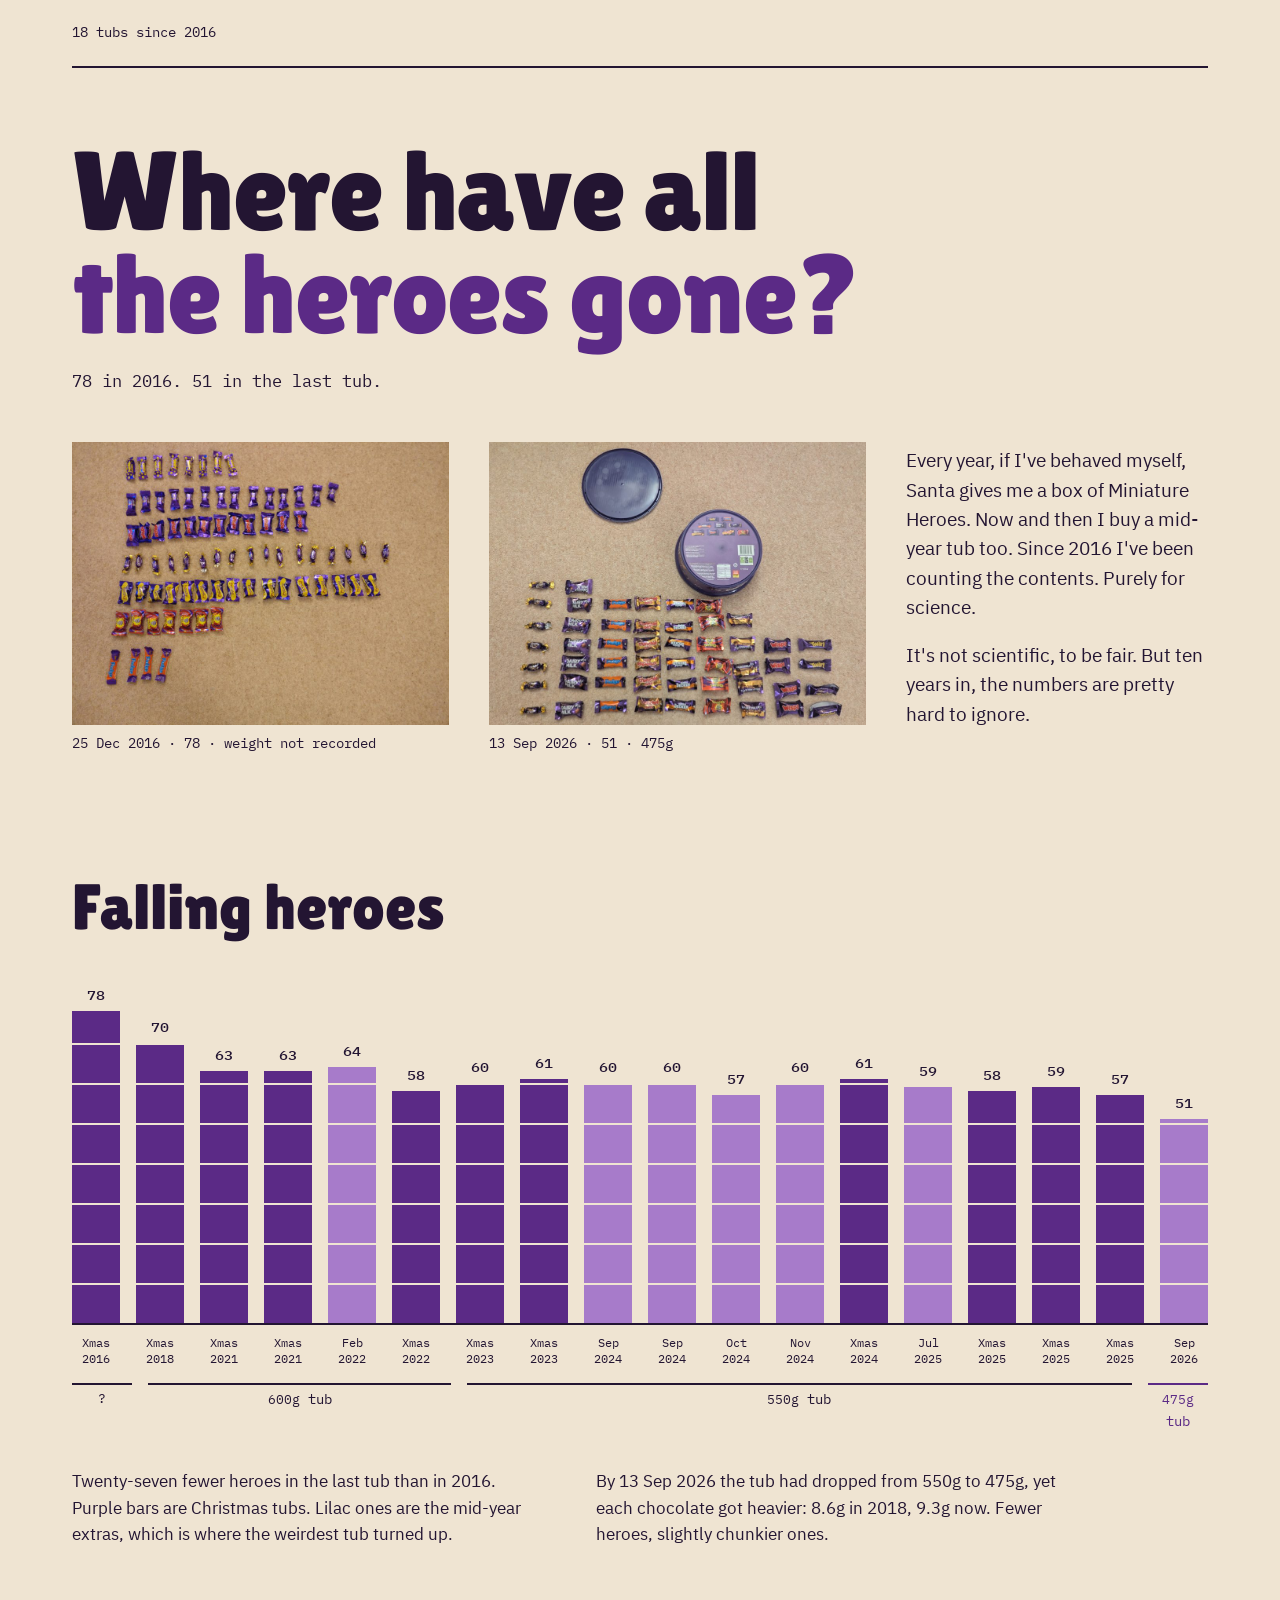
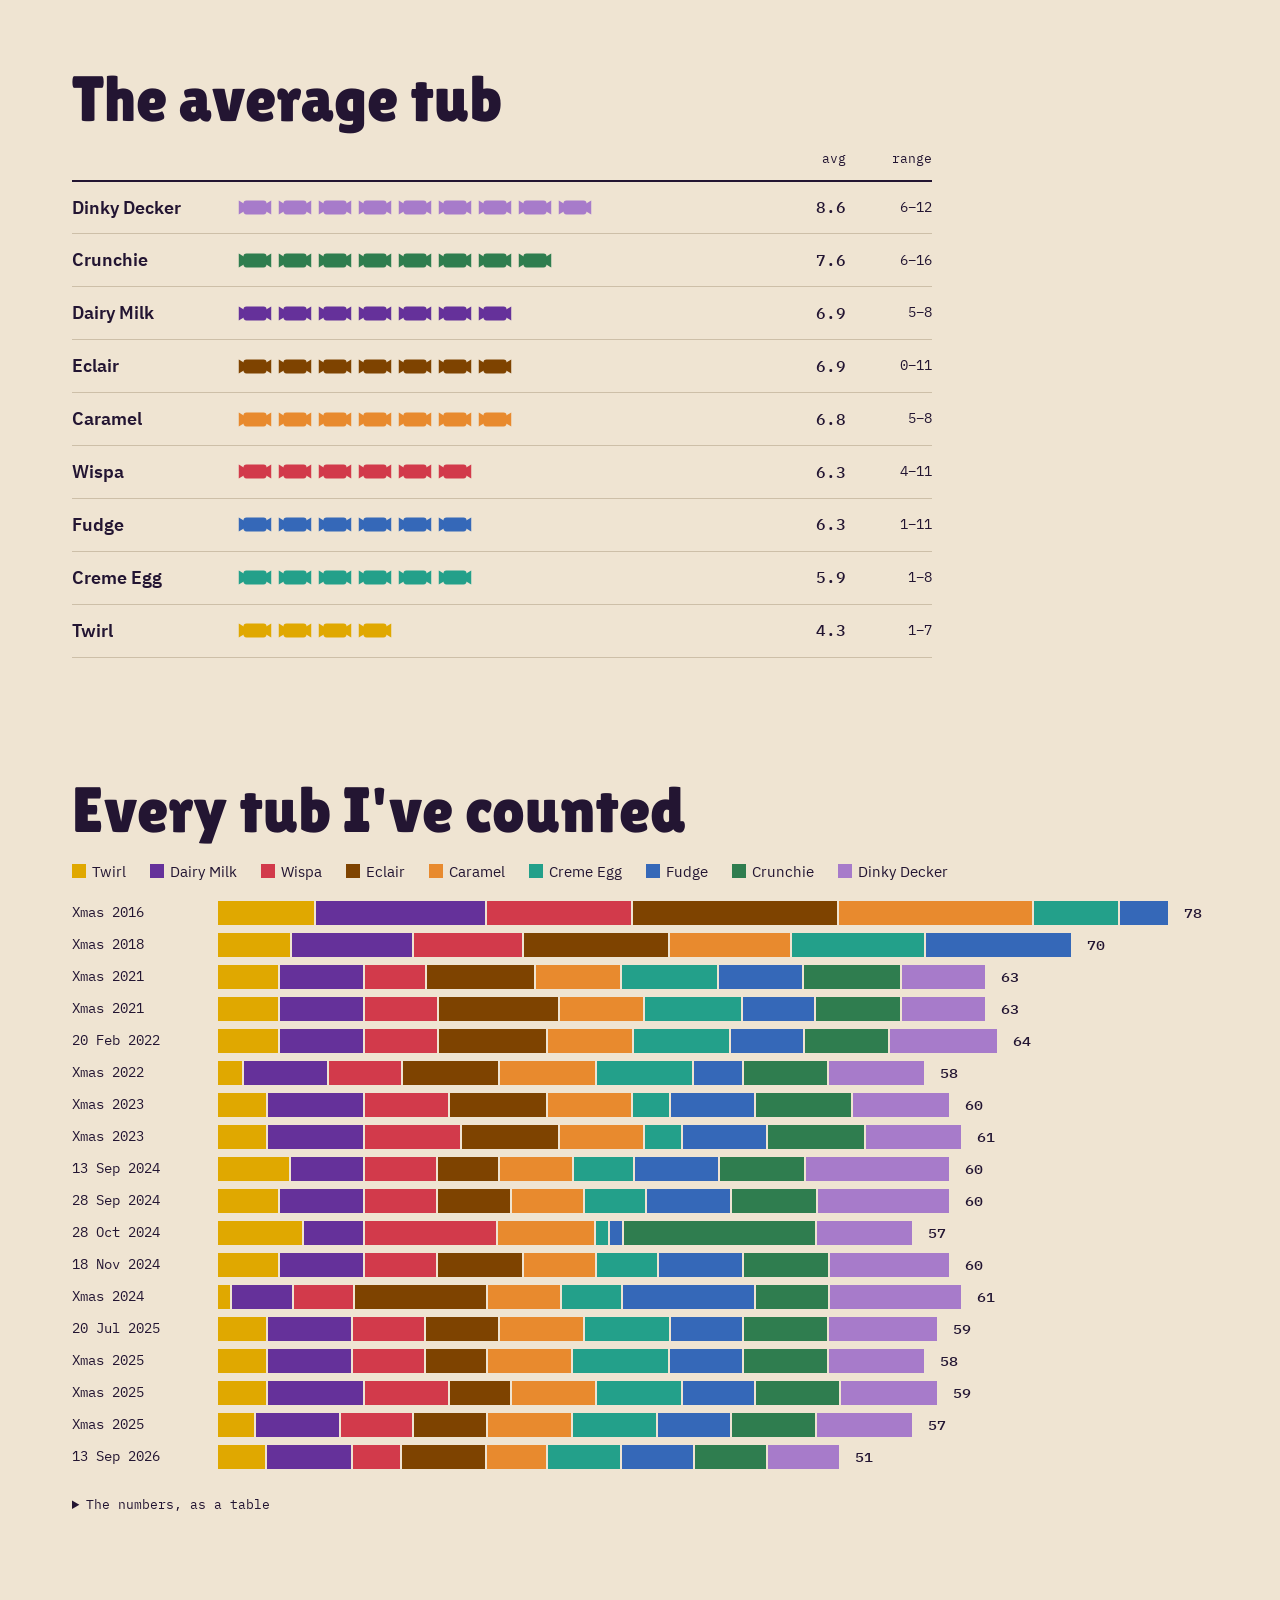
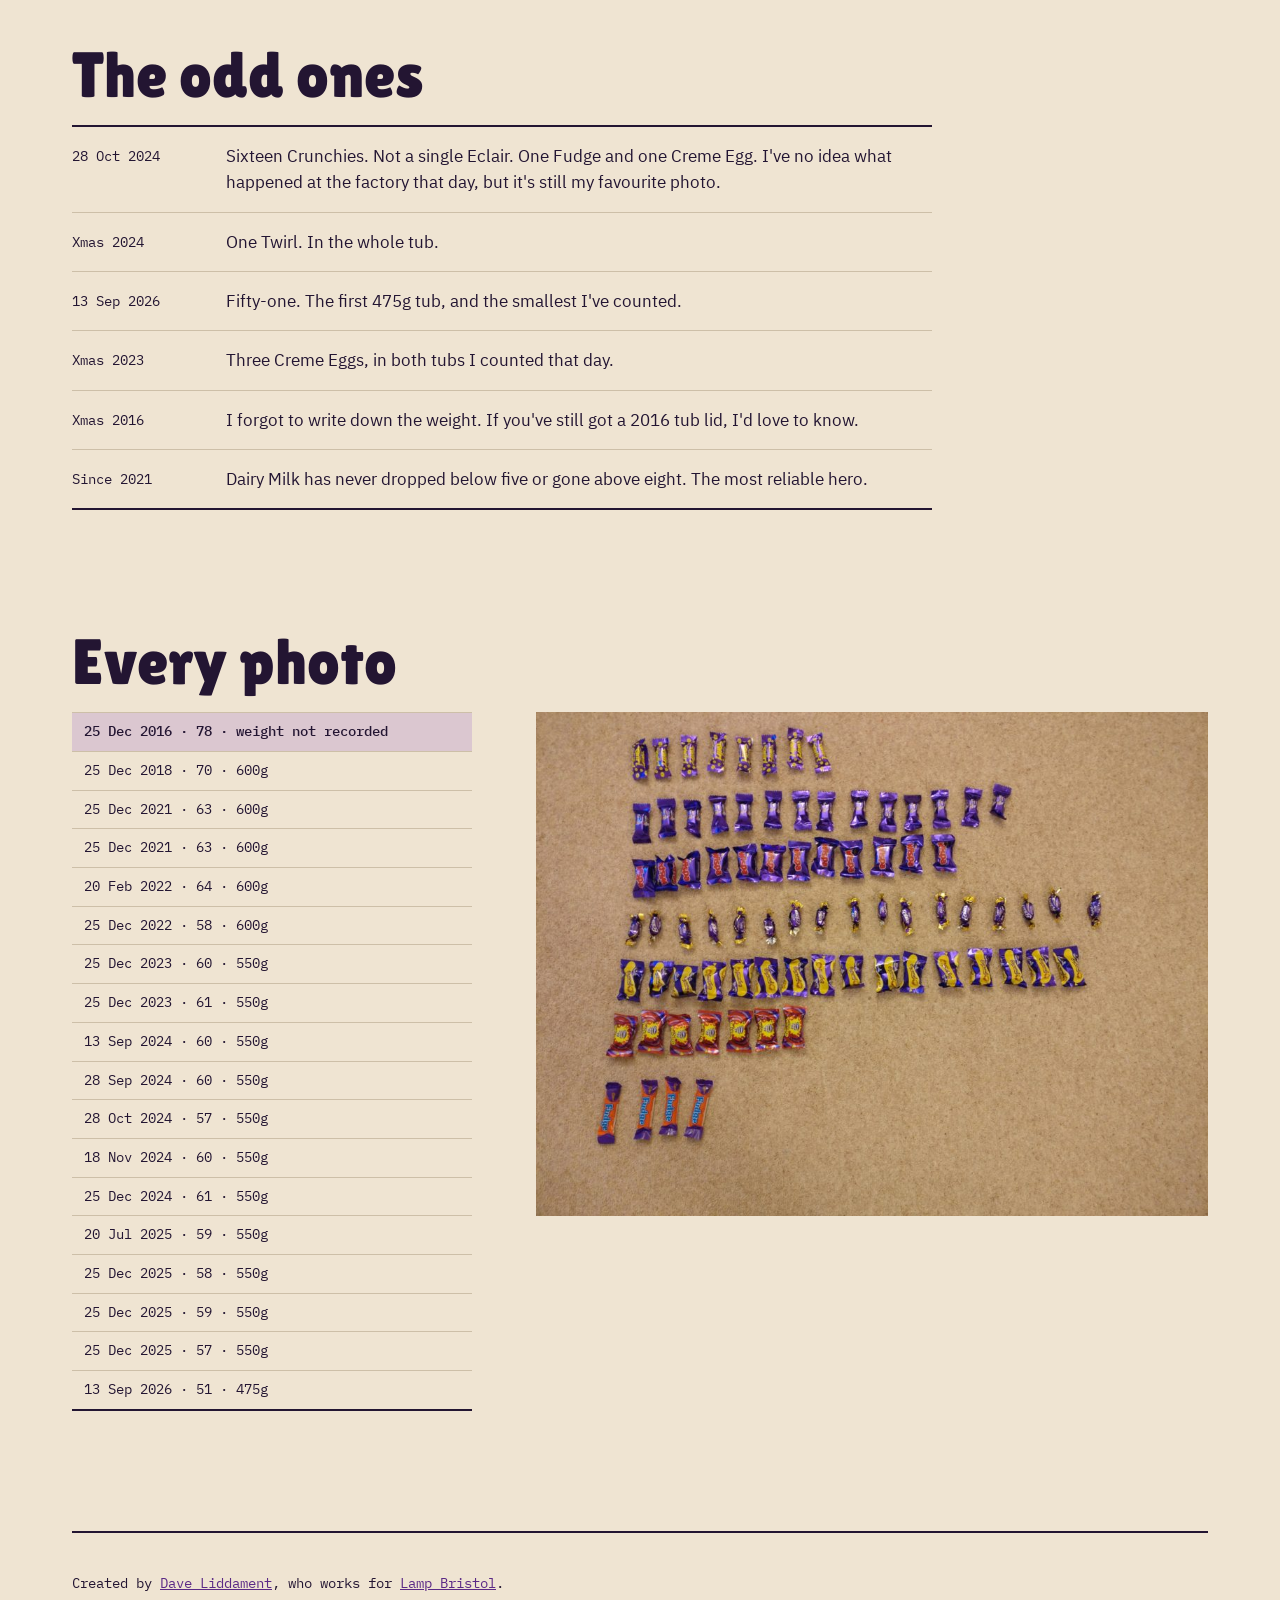
==== commit 21b1369c: "Build of DaveLiddament/heroes@f15f198985484bd0e4c17634a16516cf62931a05" ====
--- a/index.html
+++ b/index.html
@@ -3,14 +3,14 @@
 <head>
 <meta charset="utf-8">
 <meta name="viewport" content="width=device-width, initial-scale=1">
-<title>Where have all the heroes gone? Miniature Heroes, counted</title>
-<meta name="description" content="17 tubs of Cadbury Miniature Heroes, tipped onto the carpet and counted since 2016. Shrinkflation in charts: the shrinking tub, the typical tub, the odd ones.">
+<title>Where have all the heroes gone?</title>
+<meta name="description" content="The contents of Cadbury Miniature Heroes over the years">
 <meta name="author" content="Dave Liddament">
 <link rel="canonical" href="https://heroes.daveliddament.co.uk/">
 <meta property="og:type" content="website">
-<meta property="og:site_name" content="Where have all the heroes gone? Miniature Heroes, counted">
-<meta property="og:title" content="Where have all the heroes gone? Miniature Heroes, counted">
-<meta property="og:description" content="17 tubs of Cadbury Miniature Heroes, tipped onto the carpet and counted since 2016. Shrinkflation in charts: the shrinking tub, the typical tub, the odd ones.">
+<meta property="og:site_name" content="Where have all the heroes gone?">
+<meta property="og:title" content="Where have all the heroes gone?">
+<meta property="og:description" content="The contents of Cadbury Miniature Heroes over the years">
 <meta property="og:url" content="https://heroes.daveliddament.co.uk/">
 <meta property="og:locale" content="en_GB">
 <meta property="og:image" content="https://heroes.daveliddament.co.uk/social-card.png">
@@ -20,28 +20,28 @@
 <meta name="twitter:card" content="summary_large_image">
 <meta name="twitter:image" content="https://heroes.daveliddament.co.uk/social-card.png">
 <meta name="twitter:image:alt" content="Falling Heroes: a grid of chocolate wrappers, most filled in, the rest empty outlines for the heroes that have gone since 2016.">
-<meta name="twitter:title" content="Where have all the heroes gone? Miniature Heroes, counted">
-<meta name="twitter:description" content="17 tubs of Cadbury Miniature Heroes, tipped onto the carpet and counted since 2016. Shrinkflation in charts: the shrinking tub, the typical tub, the odd ones.">
+<meta name="twitter:title" content="Where have all the heroes gone?">
+<meta name="twitter:description" content="The contents of Cadbury Miniature Heroes over the years">
 <link rel="icon" href="favicon.ico" sizes="32x32">
 <link rel="icon" href="favicon.svg" type="image/svg+xml">
 <link rel="apple-touch-icon" href="apple-touch-icon.png">
 
 <link rel="preload" href="fonts/LilitaOne-Regular.ttf" as="font" type="font/ttf" crossorigin>
 <link rel="stylesheet" href="styles.css">
-<script type="application/ld+json">{"@context":"https://schema.org","@graph":[{"@type":"WebPage","@id":"https://heroes.daveliddament.co.uk/","url":"https://heroes.daveliddament.co.uk/","name":"Where have all the heroes gone? Miniature Heroes, counted","description":"17 tubs of Cadbury Miniature Heroes, tipped onto the carpet and counted since 2016. Shrinkflation in charts: the shrinking tub, the typical tub, the odd ones.","inLanguage":"en-GB","author":{"@type":"Person","name":"Dave Liddament","url":"https://www.daveliddament.co.uk/"},"primaryImageOfPage":"https://heroes.daveliddament.co.uk/social-card.png"},{"@type":"Dataset","name":"Miniature Heroes tub counts","description":"How many of each chocolate were in 17 tubs of Cadbury Miniature Heroes, with the net weight of each tub.","url":"https://heroes.daveliddament.co.uk/","creator":{"@type":"Person","name":"Dave Liddament","url":"https://www.daveliddament.co.uk/"},"temporalCoverage":"2016/2025","isAccessibleForFree":true}]}</script>
+<script type="application/ld+json">{"@context":"https://schema.org","@graph":[{"@type":"WebPage","@id":"https://heroes.daveliddament.co.uk/","url":"https://heroes.daveliddament.co.uk/","name":"Where have all the heroes gone?","description":"The contents of Cadbury Miniature Heroes over the years","inLanguage":"en-GB","author":{"@type":"Person","name":"Dave Liddament","url":"https://www.daveliddament.co.uk/"},"primaryImageOfPage":"https://heroes.daveliddament.co.uk/social-card.png"},{"@type":"Dataset","name":"Miniature Heroes tub counts","description":"How many of each chocolate were in 18 tubs of Cadbury Miniature Heroes, with the net weight of each tub.","url":"https://heroes.daveliddament.co.uk/","creator":{"@type":"Person","name":"Dave Liddament","url":"https://www.daveliddament.co.uk/"},"temporalCoverage":"2016/2026","isAccessibleForFree":true}]}</script>
 </head>
 <body>
 <div class="wrap">
 
 <header class="masthead">
-  <span>17 tubs since 2016</span>
+  <span>18 tubs since 2016</span>
 </header>
 
 <main>
 <section class="hero">
   <div class="hero-head">
     <h1>Where have all<br><span>the heroes gone?</span></h1>
-    <p class="standfirst">78 in 2016. 57 in the last tub.</p>
+    <p class="standfirst">78 in 2016. 51 in the last tub.</p>
   </div>
   <div class="hero-body">
         <figure>
@@ -49,8 +49,8 @@
       <figcaption>25 Dec 2016 · 78 · weight not recorded</figcaption>
     </figure>
         <figure>
-      <a href="images/tub-17-1600.jpg"><img class="photo" src="images/tub-17-960.jpg" width="4080" height="3072" alt="The Xmas 2025 tub sorted into rows: 57 chocolates" loading="eager"></a>
-      <figcaption>25 Dec 2025 · 57 · 550g</figcaption>
+      <a href="images/tub-18-1600.jpg"><img class="photo" src="images/tub-18-960.jpg" width="4080" height="3072" alt="The 13 Sep 2026 tub sorted into rows: 51 chocolates" loading="eager"></a>
+      <figcaption>13 Sep 2026 · 51 · 475g</figcaption>
     </figure>
         <div class="hero-text">
       <p>Every year, if I've behaved myself, Santa gives me a box of Miniature Heroes. Now and then I buy a mid-year tub too. Since 2016 I've been counting the contents. Purely for science.</p>
@@ -62,7 +62,7 @@
 <section id="count">
   <div class="stack">
     <h2>Falling heroes</h2>
-    <div class="totals" role="img" aria-label="Chocolates per tub, 2016 to 2025: 78 in the first tub, 57 in the latest." style="--max: 78">
+    <div class="totals" role="img" aria-label="Chocolates per tub, 2016 to 2026: 78 in the first tub, 51 in the latest." style="--max: 78">
       <div class="bars">
                 <div class="col" title="Xmas 2016: 78">
           <span class="num">78</span>
@@ -131,6 +131,10 @@
                 <div class="col" title="Xmas 2025: 57">
           <span class="num">57</span>
           <div class="bar xmas" style="--n: 57"></div>
+        </div>
+                <div class="col" title="13 Sep 2026: 51">
+          <span class="num">51</span>
+          <div class="bar midyear" style="--n: 51"></div>
         </div>
               </div>
       <div class="labels">
@@ -151,16 +155,18 @@
                 <span><span class="yy">&#039;25</span><span class="full">Xmas<br>2025</span></span>
                 <span><span class="yy">&#039;25</span><span class="full">Xmas<br>2025</span></span>
                 <span><span class="yy">&#039;25</span><span class="full">Xmas<br>2025</span></span>
+                <span><span class="yy">&#039;26</span><span class="full">Sep<br>2026</span></span>
               </div>
       <div class="weights">
                 <div style="flex-grow: 1">?</div>
                 <div style="flex-grow: 5">600g<span class="tub"> tub</span></div>
-                <div class="current" style="flex-grow: 11">550g<span class="tub"> tub</span></div>
+                <div style="flex-grow: 11">550g<span class="tub"> tub</span></div>
+                <div class="current" style="flex-grow: 1">475g<span class="tub"> tub</span></div>
               </div>
     </div>
     <div class="count-notes">
-      <p>Twenty-one fewer heroes in the last tub than in 2016. Purple bars are Christmas tubs. Lilac ones are the mid-year extras, which is where the weirdest tub turned up.</p>
-            <p>By Christmas 2023 the tub had dropped from 600g to 550g, yet each chocolate got heavier: 8.6g in 2018, 9.6g now. Fewer heroes, slightly chunkier ones.</p>
+      <p>Twenty-seven fewer heroes in the last tub than in 2016. Purple bars are Christmas tubs. Lilac ones are the mid-year extras, which is where the weirdest tub turned up.</p>
+            <p>By 13 Sep 2026 the tub had dropped from 550g to 475g, yet each chocolate got heavier: 8.6g in 2018, 9.3g now. Fewer heroes, slightly chunkier ones.</p>
           </div>
   </div>
 </section>
@@ -173,16 +179,16 @@
       <div class="lineup">
                 <div class="lu-row t-dinky-decker">
           <span class="lu-name">Dinky Decker</span>
-          <span class="lu-stats">8.8 avg · 7–12</span>
+          <span class="lu-stats">8.6 avg · 6–12</span>
           <span class="lu-icons" role="img" aria-label="Dinky Decker: about 9 per tub"><svg viewBox="0 0 44 24" aria-hidden="true"><path d="M1 3 L8 7 L8 17 L1 21 Z"/><path d="M43 3 L36 7 L36 17 L43 21 Z"/><rect x="7" y="3" width="30" height="18" rx="4"/></svg><svg viewBox="0 0 44 24" aria-hidden="true"><path d="M1 3 L8 7 L8 17 L1 21 Z"/><path d="M43 3 L36 7 L36 17 L43 21 Z"/><rect x="7" y="3" width="30" height="18" rx="4"/></svg><svg viewBox="0 0 44 24" aria-hidden="true"><path d="M1 3 L8 7 L8 17 L1 21 Z"/><path d="M43 3 L36 7 L36 17 L43 21 Z"/><rect x="7" y="3" width="30" height="18" rx="4"/></svg><svg viewBox="0 0 44 24" aria-hidden="true"><path d="M1 3 L8 7 L8 17 L1 21 Z"/><path d="M43 3 L36 7 L36 17 L43 21 Z"/><rect x="7" y="3" width="30" height="18" rx="4"/></svg><svg viewBox="0 0 44 24" aria-hidden="true"><path d="M1 3 L8 7 L8 17 L1 21 Z"/><path d="M43 3 L36 7 L36 17 L43 21 Z"/><rect x="7" y="3" width="30" height="18" rx="4"/></svg><svg viewBox="0 0 44 24" aria-hidden="true"><path d="M1 3 L8 7 L8 17 L1 21 Z"/><path d="M43 3 L36 7 L36 17 L43 21 Z"/><rect x="7" y="3" width="30" height="18" rx="4"/></svg><svg viewBox="0 0 44 24" aria-hidden="true"><path d="M1 3 L8 7 L8 17 L1 21 Z"/><path d="M43 3 L36 7 L36 17 L43 21 Z"/><rect x="7" y="3" width="30" height="18" rx="4"/></svg><svg viewBox="0 0 44 24" aria-hidden="true"><path d="M1 3 L8 7 L8 17 L1 21 Z"/><path d="M43 3 L36 7 L36 17 L43 21 Z"/><rect x="7" y="3" width="30" height="18" rx="4"/></svg><svg viewBox="0 0 44 24" aria-hidden="true"><path d="M1 3 L8 7 L8 17 L1 21 Z"/><path d="M43 3 L36 7 L36 17 L43 21 Z"/><rect x="7" y="3" width="30" height="18" rx="4"/></svg></span>
-          <span class="lu-avg-col mono">8.8</span>
-          <span class="lu-range-col mono">7–12</span>
+          <span class="lu-avg-col mono">8.6</span>
+          <span class="lu-range-col mono">6–12</span>
         </div>
                 <div class="lu-row t-crunchie">
           <span class="lu-name">Crunchie</span>
-          <span class="lu-stats">7.7 avg · 6–16</span>
+          <span class="lu-stats">7.6 avg · 6–16</span>
           <span class="lu-icons" role="img" aria-label="Crunchie: about 8 per tub"><svg viewBox="0 0 44 24" aria-hidden="true"><path d="M1 3 L8 7 L8 17 L1 21 Z"/><path d="M43 3 L36 7 L36 17 L43 21 Z"/><rect x="7" y="3" width="30" height="18" rx="4"/></svg><svg viewBox="0 0 44 24" aria-hidden="true"><path d="M1 3 L8 7 L8 17 L1 21 Z"/><path d="M43 3 L36 7 L36 17 L43 21 Z"/><rect x="7" y="3" width="30" height="18" rx="4"/></svg><svg viewBox="0 0 44 24" aria-hidden="true"><path d="M1 3 L8 7 L8 17 L1 21 Z"/><path d="M43 3 L36 7 L36 17 L43 21 Z"/><rect x="7" y="3" width="30" height="18" rx="4"/></svg><svg viewBox="0 0 44 24" aria-hidden="true"><path d="M1 3 L8 7 L8 17 L1 21 Z"/><path d="M43 3 L36 7 L36 17 L43 21 Z"/><rect x="7" y="3" width="30" height="18" rx="4"/></svg><svg viewBox="0 0 44 24" aria-hidden="true"><path d="M1 3 L8 7 L8 17 L1 21 Z"/><path d="M43 3 L36 7 L36 17 L43 21 Z"/><rect x="7" y="3" width="30" height="18" rx="4"/></svg><svg viewBox="0 0 44 24" aria-hidden="true"><path d="M1 3 L8 7 L8 17 L1 21 Z"/><path d="M43 3 L36 7 L36 17 L43 21 Z"/><rect x="7" y="3" width="30" height="18" rx="4"/></svg><svg viewBox="0 0 44 24" aria-hidden="true"><path d="M1 3 L8 7 L8 17 L1 21 Z"/><path d="M43 3 L36 7 L36 17 L43 21 Z"/><rect x="7" y="3" width="30" height="18" rx="4"/></svg><svg viewBox="0 0 44 24" aria-hidden="true"><path d="M1 3 L8 7 L8 17 L1 21 Z"/><path d="M43 3 L36 7 L36 17 L43 21 Z"/><rect x="7" y="3" width="30" height="18" rx="4"/></svg></span>
-          <span class="lu-avg-col mono">7.7</span>
+          <span class="lu-avg-col mono">7.6</span>
           <span class="lu-range-col mono">6–16</span>
         </div>
                 <div class="lu-row t-dairy-milk">
@@ -201,17 +207,17 @@
         </div>
                 <div class="lu-row t-caramel">
           <span class="lu-name">Caramel</span>
-          <span class="lu-stats">6.9 avg · 6–8</span>
+          <span class="lu-stats">6.8 avg · 5–8</span>
           <span class="lu-icons" role="img" aria-label="Caramel: about 7 per tub"><svg viewBox="0 0 44 24" aria-hidden="true"><path d="M1 3 L8 7 L8 17 L1 21 Z"/><path d="M43 3 L36 7 L36 17 L43 21 Z"/><rect x="7" y="3" width="30" height="18" rx="4"/></svg><svg viewBox="0 0 44 24" aria-hidden="true"><path d="M1 3 L8 7 L8 17 L1 21 Z"/><path d="M43 3 L36 7 L36 17 L43 21 Z"/><rect x="7" y="3" width="30" height="18" rx="4"/></svg><svg viewBox="0 0 44 24" aria-hidden="true"><path d="M1 3 L8 7 L8 17 L1 21 Z"/><path d="M43 3 L36 7 L36 17 L43 21 Z"/><rect x="7" y="3" width="30" height="18" rx="4"/></svg><svg viewBox="0 0 44 24" aria-hidden="true"><path d="M1 3 L8 7 L8 17 L1 21 Z"/><path d="M43 3 L36 7 L36 17 L43 21 Z"/><rect x="7" y="3" width="30" height="18" rx="4"/></svg><svg viewBox="0 0 44 24" aria-hidden="true"><path d="M1 3 L8 7 L8 17 L1 21 Z"/><path d="M43 3 L36 7 L36 17 L43 21 Z"/><rect x="7" y="3" width="30" height="18" rx="4"/></svg><svg viewBox="0 0 44 24" aria-hidden="true"><path d="M1 3 L8 7 L8 17 L1 21 Z"/><path d="M43 3 L36 7 L36 17 L43 21 Z"/><rect x="7" y="3" width="30" height="18" rx="4"/></svg><svg viewBox="0 0 44 24" aria-hidden="true"><path d="M1 3 L8 7 L8 17 L1 21 Z"/><path d="M43 3 L36 7 L36 17 L43 21 Z"/><rect x="7" y="3" width="30" height="18" rx="4"/></svg></span>
-          <span class="lu-avg-col mono">6.9</span>
-          <span class="lu-range-col mono">6–8</span>
+          <span class="lu-avg-col mono">6.8</span>
+          <span class="lu-range-col mono">5–8</span>
         </div>
                 <div class="lu-row t-wispa">
           <span class="lu-name">Wispa</span>
-          <span class="lu-stats">6.5 avg · 5–11</span>
+          <span class="lu-stats">6.3 avg · 4–11</span>
           <span class="lu-icons" role="img" aria-label="Wispa: about 6 per tub"><svg viewBox="0 0 44 24" aria-hidden="true"><path d="M1 3 L8 7 L8 17 L1 21 Z"/><path d="M43 3 L36 7 L36 17 L43 21 Z"/><rect x="7" y="3" width="30" height="18" rx="4"/></svg><svg viewBox="0 0 44 24" aria-hidden="true"><path d="M1 3 L8 7 L8 17 L1 21 Z"/><path d="M43 3 L36 7 L36 17 L43 21 Z"/><rect x="7" y="3" width="30" height="18" rx="4"/></svg><svg viewBox="0 0 44 24" aria-hidden="true"><path d="M1 3 L8 7 L8 17 L1 21 Z"/><path d="M43 3 L36 7 L36 17 L43 21 Z"/><rect x="7" y="3" width="30" height="18" rx="4"/></svg><svg viewBox="0 0 44 24" aria-hidden="true"><path d="M1 3 L8 7 L8 17 L1 21 Z"/><path d="M43 3 L36 7 L36 17 L43 21 Z"/><rect x="7" y="3" width="30" height="18" rx="4"/></svg><svg viewBox="0 0 44 24" aria-hidden="true"><path d="M1 3 L8 7 L8 17 L1 21 Z"/><path d="M43 3 L36 7 L36 17 L43 21 Z"/><rect x="7" y="3" width="30" height="18" rx="4"/></svg><svg viewBox="0 0 44 24" aria-hidden="true"><path d="M1 3 L8 7 L8 17 L1 21 Z"/><path d="M43 3 L36 7 L36 17 L43 21 Z"/><rect x="7" y="3" width="30" height="18" rx="4"/></svg></span>
-          <span class="lu-avg-col mono">6.5</span>
-          <span class="lu-range-col mono">5–11</span>
+          <span class="lu-avg-col mono">6.3</span>
+          <span class="lu-range-col mono">4–11</span>
         </div>
                 <div class="lu-row t-fudge">
           <span class="lu-name">Fudge</span>
@@ -553,6 +559,24 @@
                         <div class="t-dinky-decker" style="--n: 8" title="Dinky Decker: 8"></div>
                       </div>
           <span class="t2">57</span>
+        </div>
+      </div>
+            <div class="tub">
+        <a class="date" href="#photo-18">13 Sep 2026</a>
+        <span class="total">51</span>
+        <div class="barline">
+          <div class="segs" role="img" aria-label="13 Sep 2026: 51 chocolates. Twirl 4, Dairy Milk 7, Wispa 4, Eclair 7, Caramel 5, Creme Egg 6, Fudge 6, Crunchie 6, Dinky Decker 6." style="--n: 51">
+                        <div class="t-twirl" style="--n: 4" title="Twirl: 4"></div>
+                        <div class="t-dairy-milk" style="--n: 7" title="Dairy Milk: 7"></div>
+                        <div class="t-wispa" style="--n: 4" title="Wispa: 4"></div>
+                        <div class="t-eclair" style="--n: 7" title="Eclair: 7"></div>
+                        <div class="t-caramel" style="--n: 5" title="Caramel: 5"></div>
+                        <div class="t-creme-egg" style="--n: 6" title="Creme Egg: 6"></div>
+                        <div class="t-fudge" style="--n: 6" title="Fudge: 6"></div>
+                        <div class="t-crunchie" style="--n: 6" title="Crunchie: 6"></div>
+                        <div class="t-dinky-decker" style="--n: 6" title="Dinky Decker: 6"></div>
+                      </div>
+          <span class="t2">51</span>
         </div>
       </div>
           </div>
@@ -815,6 +839,20 @@
                             <td>7</td>
                             <td>8</td>
                           </tr>
+                        <tr>
+              <th scope="row">13 Sep 2026</th>
+              <td>475g</td>
+              <td>51</td>
+                            <td>4</td>
+                            <td>7</td>
+                            <td>4</td>
+                            <td>7</td>
+                            <td>5</td>
+                            <td>6</td>
+                            <td>6</td>
+                            <td>6</td>
+                            <td>6</td>
+                          </tr>
                       </tbody>
         </table>
       </div>
@@ -829,13 +867,17 @@
     <div class="odd-entries">
             <div class="odd-entry">
         <span class="when">28 Oct 2024</span>
-        <span>Sixteen Crunchies. Not a single Eclair. One Fudge and one Creme Egg. I&#039;ve no idea what happened at the factory that day, but it&#039;s still my favourite photo in the repo.</span>
+        <span>Sixteen Crunchies. Not a single Eclair. One Fudge and one Creme Egg. I&#039;ve no idea what happened at the factory that day, but it&#039;s still my favourite photo.</span>
       </div>
             <div class="odd-entry">
         <span class="when">Xmas 2024</span>
         <span>One Twirl. In the whole tub.</span>
       </div>
             <div class="odd-entry">
+        <span class="when">13 Sep 2026</span>
+        <span>Fifty-one. The first 475g tub, and the smallest I&#039;ve counted.</span>
+      </div>
+            <div class="odd-entry">
         <span class="when">Xmas 2023</span>
         <span>Three Creme Eggs, in both tubs I counted that day.</span>
       </div>
@@ -845,7 +887,7 @@
       </div>
                   <div class="odd-entry odd-fact">
         <span class="when">Since 2021</span>
-        <span>Caramel has never dropped below six or gone above eight. The most reliable hero by a mile.</span>
+        <span>Dairy Milk has never dropped below five or gone above eight. The most reliable hero.</span>
       </div>
     </div>
   </div>
@@ -957,6 +999,12 @@
         <figcaption>25 Dec 2025 · 57 · 550g</figcaption>
       </figure>
             <label class="shot-label swap-label" id="photo-17" for="show-photo-17">25 Dec 2025 · 57 · 550g</label>
+            <input class="swap-input" type="radio" name="photo" id="show-photo-18">
+      <figure class="swap-figure">
+        <a href="images/tub-18-1600.jpg"><img class="photo" src="images/tub-18-960.jpg" width="4080" height="3072" alt="The 13 Sep 2026 tub sorted into rows: 51 chocolates" loading="lazy"></a>
+        <figcaption>13 Sep 2026 · 51 · 475g</figcaption>
+      </figure>
+            <label class="shot-label swap-label" id="photo-18" for="show-photo-18">13 Sep 2026 · 51 · 475g</label>
           </div>
   </div>
 </section>
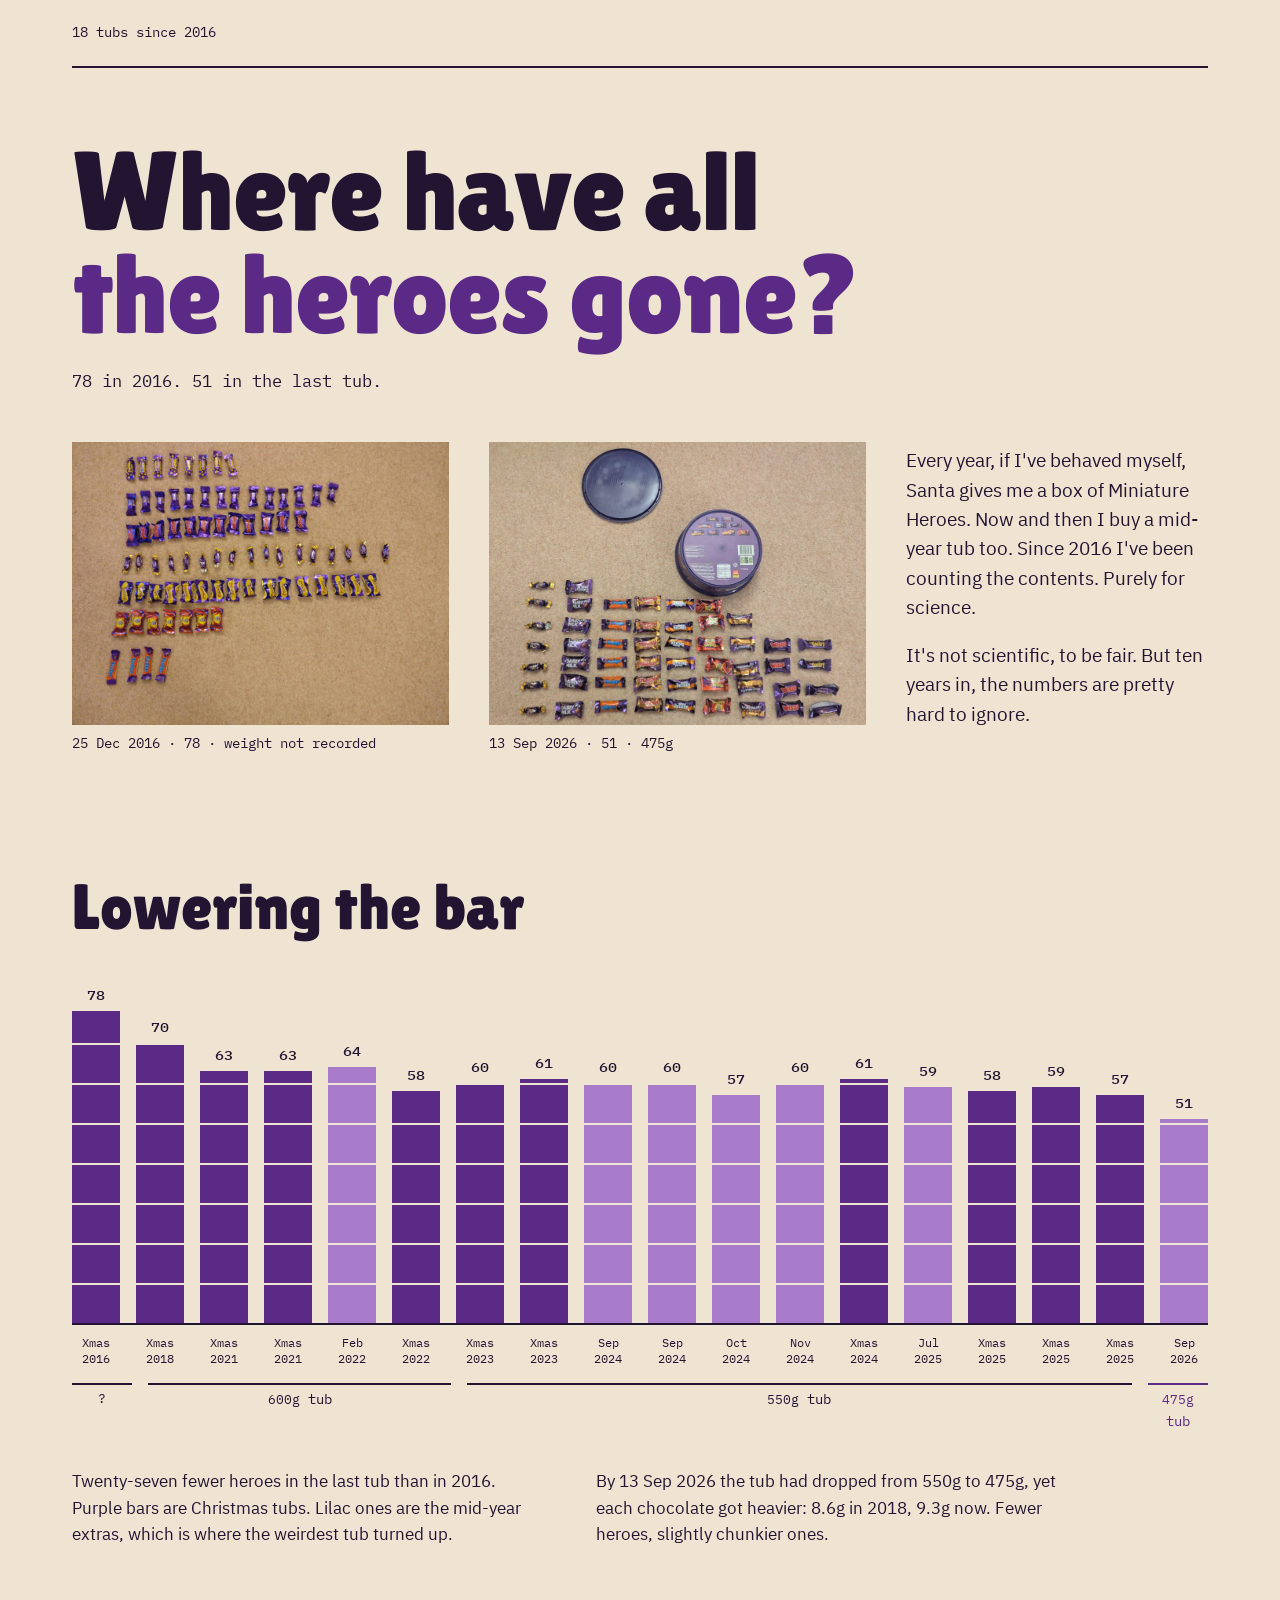
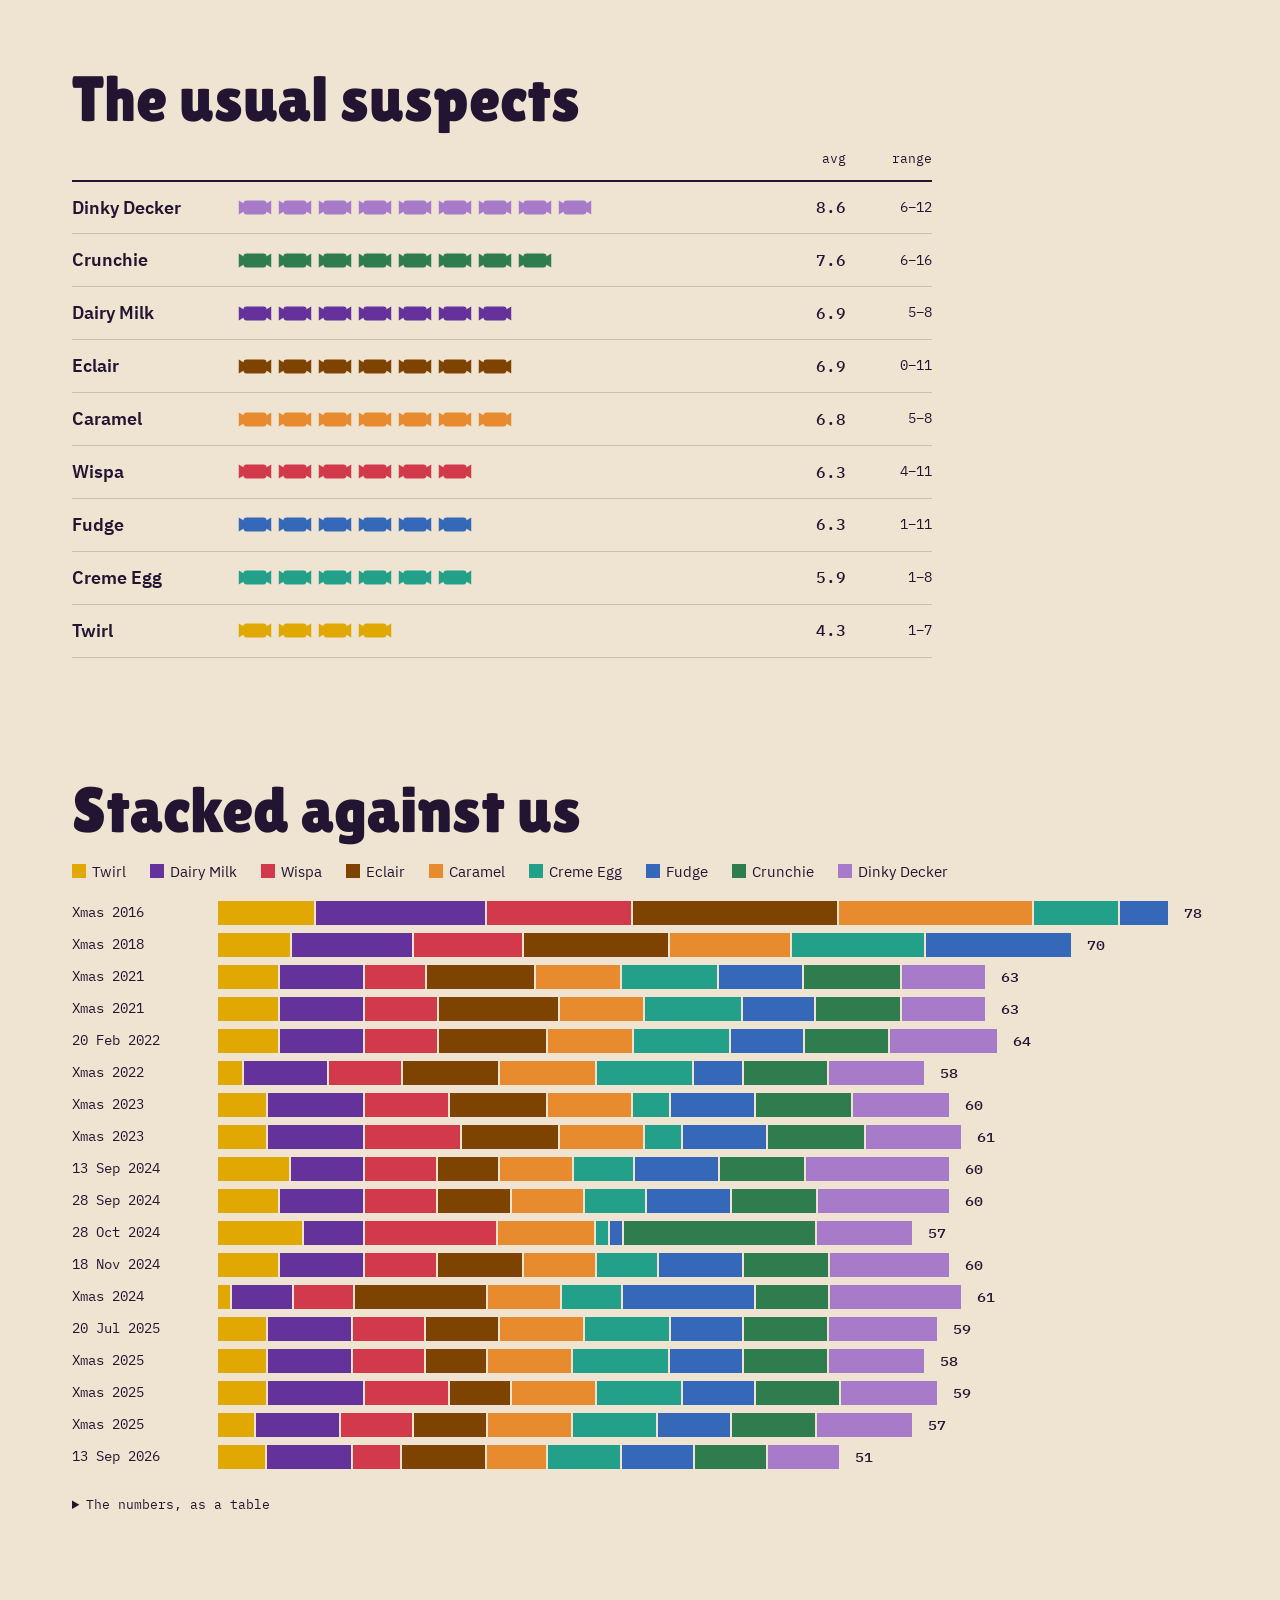
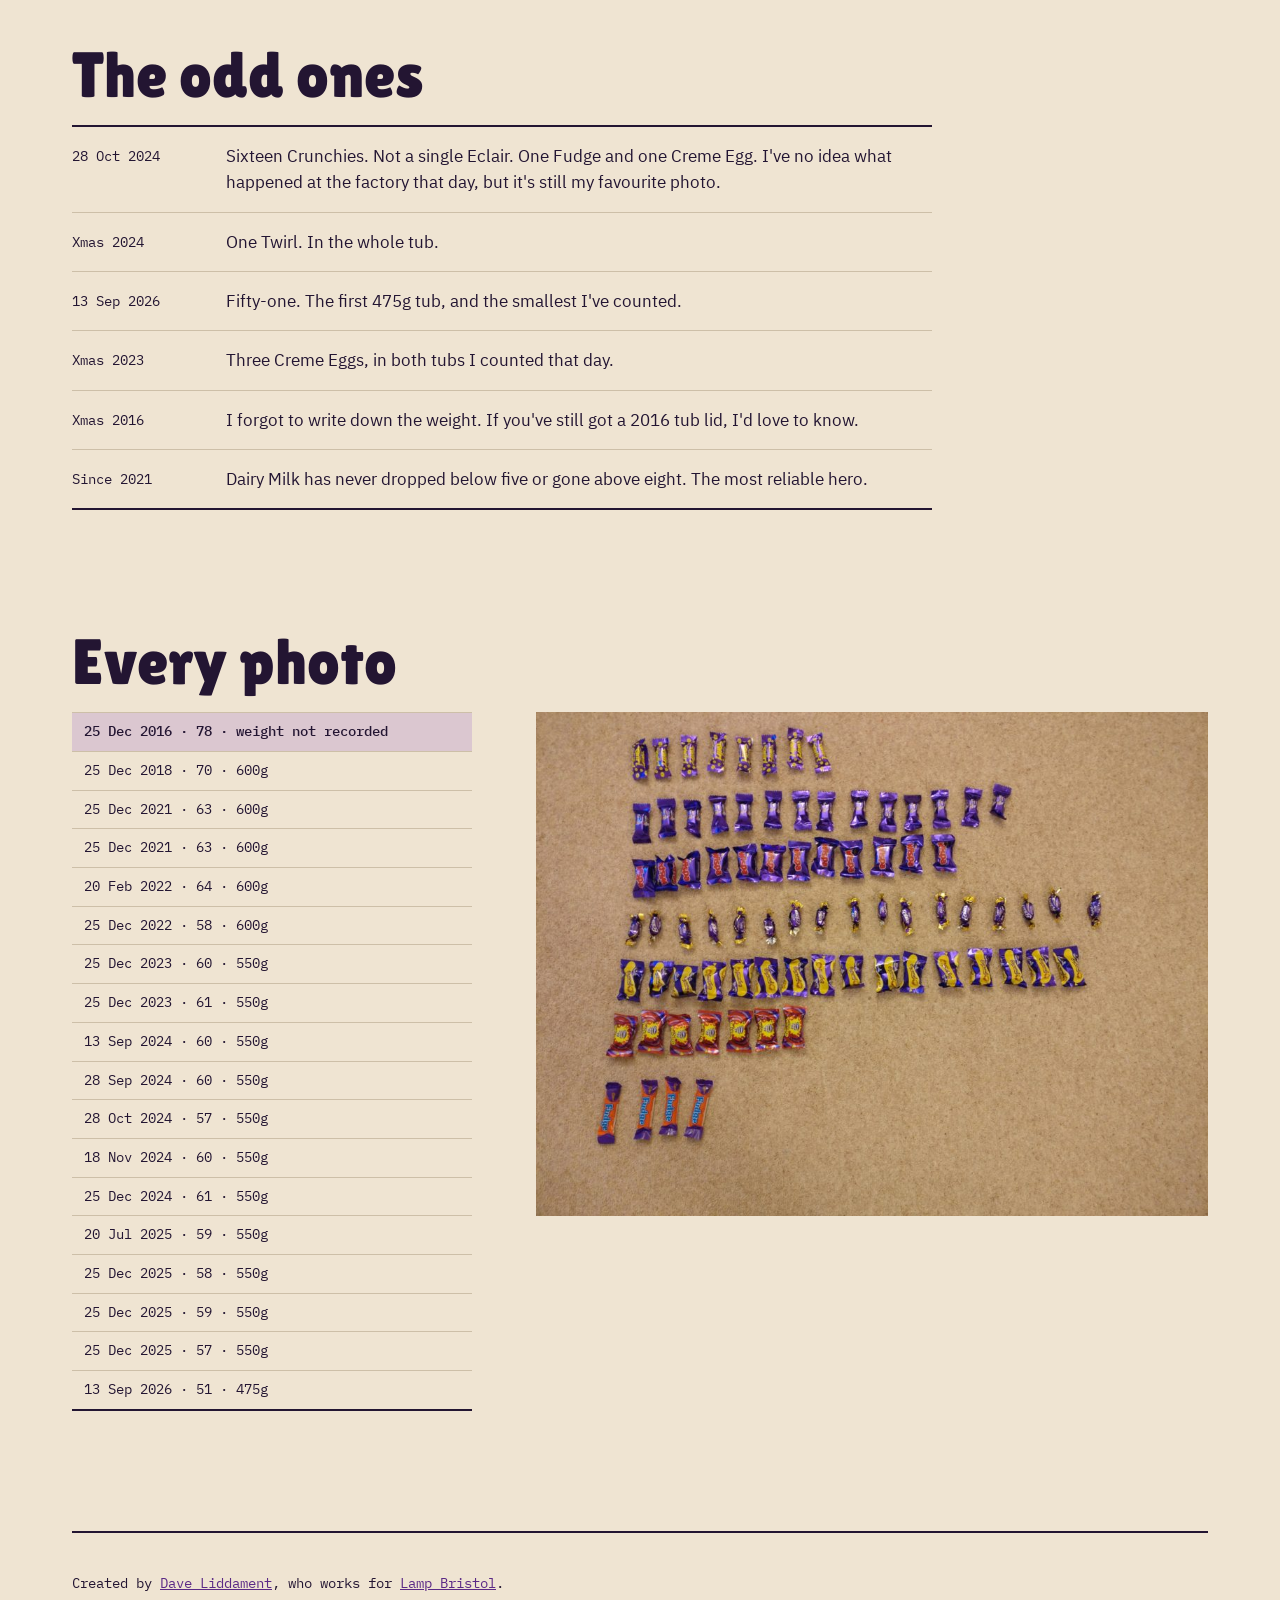
==== commit 1fd04b84: "Build of DaveLiddament/heroes@0b5047c18ad5e4a0414dde75ce658df7815f4dc2" ====
--- a/index.html
+++ b/index.html
@@ -16,10 +16,10 @@
 <meta property="og:image" content="https://heroes.daveliddament.co.uk/social-card.png">
 <meta property="og:image:width" content="1200">
 <meta property="og:image:height" content="630">
-<meta property="og:image:alt" content="Falling Heroes: a grid of chocolate wrappers, most filled in, the rest empty outlines for the heroes that have gone since 2016.">
+<meta property="og:image:alt" content="Bar Humbug: a grid of chocolate wrappers, most filled in, the rest empty outlines for the Miniature Heroes that have gone since 2016.">
 <meta name="twitter:card" content="summary_large_image">
 <meta name="twitter:image" content="https://heroes.daveliddament.co.uk/social-card.png">
-<meta name="twitter:image:alt" content="Falling Heroes: a grid of chocolate wrappers, most filled in, the rest empty outlines for the heroes that have gone since 2016.">
+<meta name="twitter:image:alt" content="Bar Humbug: a grid of chocolate wrappers, most filled in, the rest empty outlines for the Miniature Heroes that have gone since 2016.">
 <meta name="twitter:title" content="Where have all the heroes gone?">
 <meta name="twitter:description" content="The contents of Cadbury Miniature Heroes over the years">
 <link rel="icon" href="favicon.ico" sizes="32x32">
@@ -61,7 +61,7 @@
 
 <section id="count">
   <div class="stack">
-    <h2>Falling heroes</h2>
+    <h2>Lowering the bar</h2>
     <div class="totals" role="img" aria-label="Chocolates per tub, 2016 to 2026: 78 in the first tub, 51 in the latest." style="--max: 78">
       <div class="bars">
                 <div class="col" title="Xmas 2016: 78">
@@ -173,7 +173,7 @@
 
 <section id="typical">
   <div class="stack">
-    <h2>The average tub</h2>
+    <h2>The usual suspects</h2>
     <div class="table">
       <div class="lineup-head"><span></span><span></span><span>avg</span><span>range</span></div>
       <div class="lineup">
@@ -247,7 +247,7 @@
 
 <section id="tubs">
   <div class="stack">
-    <h2>Every tub I've counted</h2>
+    <h2>Stacked against us</h2>
     <div class="legend">
             <span class="t-twirl"><i></i>Twirl</span>
             <span class="t-dairy-milk"><i></i>Dairy Milk</span>
@@ -864,7 +864,7 @@
 <section id="odd">
   <div class="stack">
     <h2>The odd ones</h2>
-    <div class="odd-entries">
+        <div class="odd-entries">
             <div class="odd-entry">
         <span class="when">28 Oct 2024</span>
         <span>Sixteen Crunchies. Not a single Eclair. One Fudge and one Creme Egg. I&#039;ve no idea what happened at the factory that day, but it&#039;s still my favourite photo.</span>
@@ -885,11 +885,11 @@
         <span class="when">Xmas 2016</span>
         <span>I forgot to write down the weight. If you&#039;ve still got a 2016 tub lid, I&#039;d love to know.</span>
       </div>
-                  <div class="odd-entry odd-fact">
+            <div class="odd-entry">
         <span class="when">Since 2021</span>
         <span>Dairy Milk has never dropped below five or gone above eight. The most reliable hero.</span>
       </div>
-    </div>
+          </div>
   </div>
 </section>
 
--- a/styles.css
+++ b/styles.css
@@ -153,7 +153,7 @@
 .swap-input:checked + .swap-figure + .swap-label { background: color-mix(in srgb, var(--lilac) 28%, transparent); }
 .swap-input:focus-visible + .swap-figure + .swap-label { outline: 2px solid var(--ink); outline-offset: -2px; }
 /*
-  A #photo-N link (from "Every tub I've counted") shows that tub's photo, until
+  A #photo-N link (from the stacked chart) shows that tub's photo, until
   the reader picks a row of their own: it only outranks the untouched default.
 */
 .swap:has(.swap-input.is-default:checked):has(.swap-label:target) .swap-input:checked + .swap-figure { display: none; }
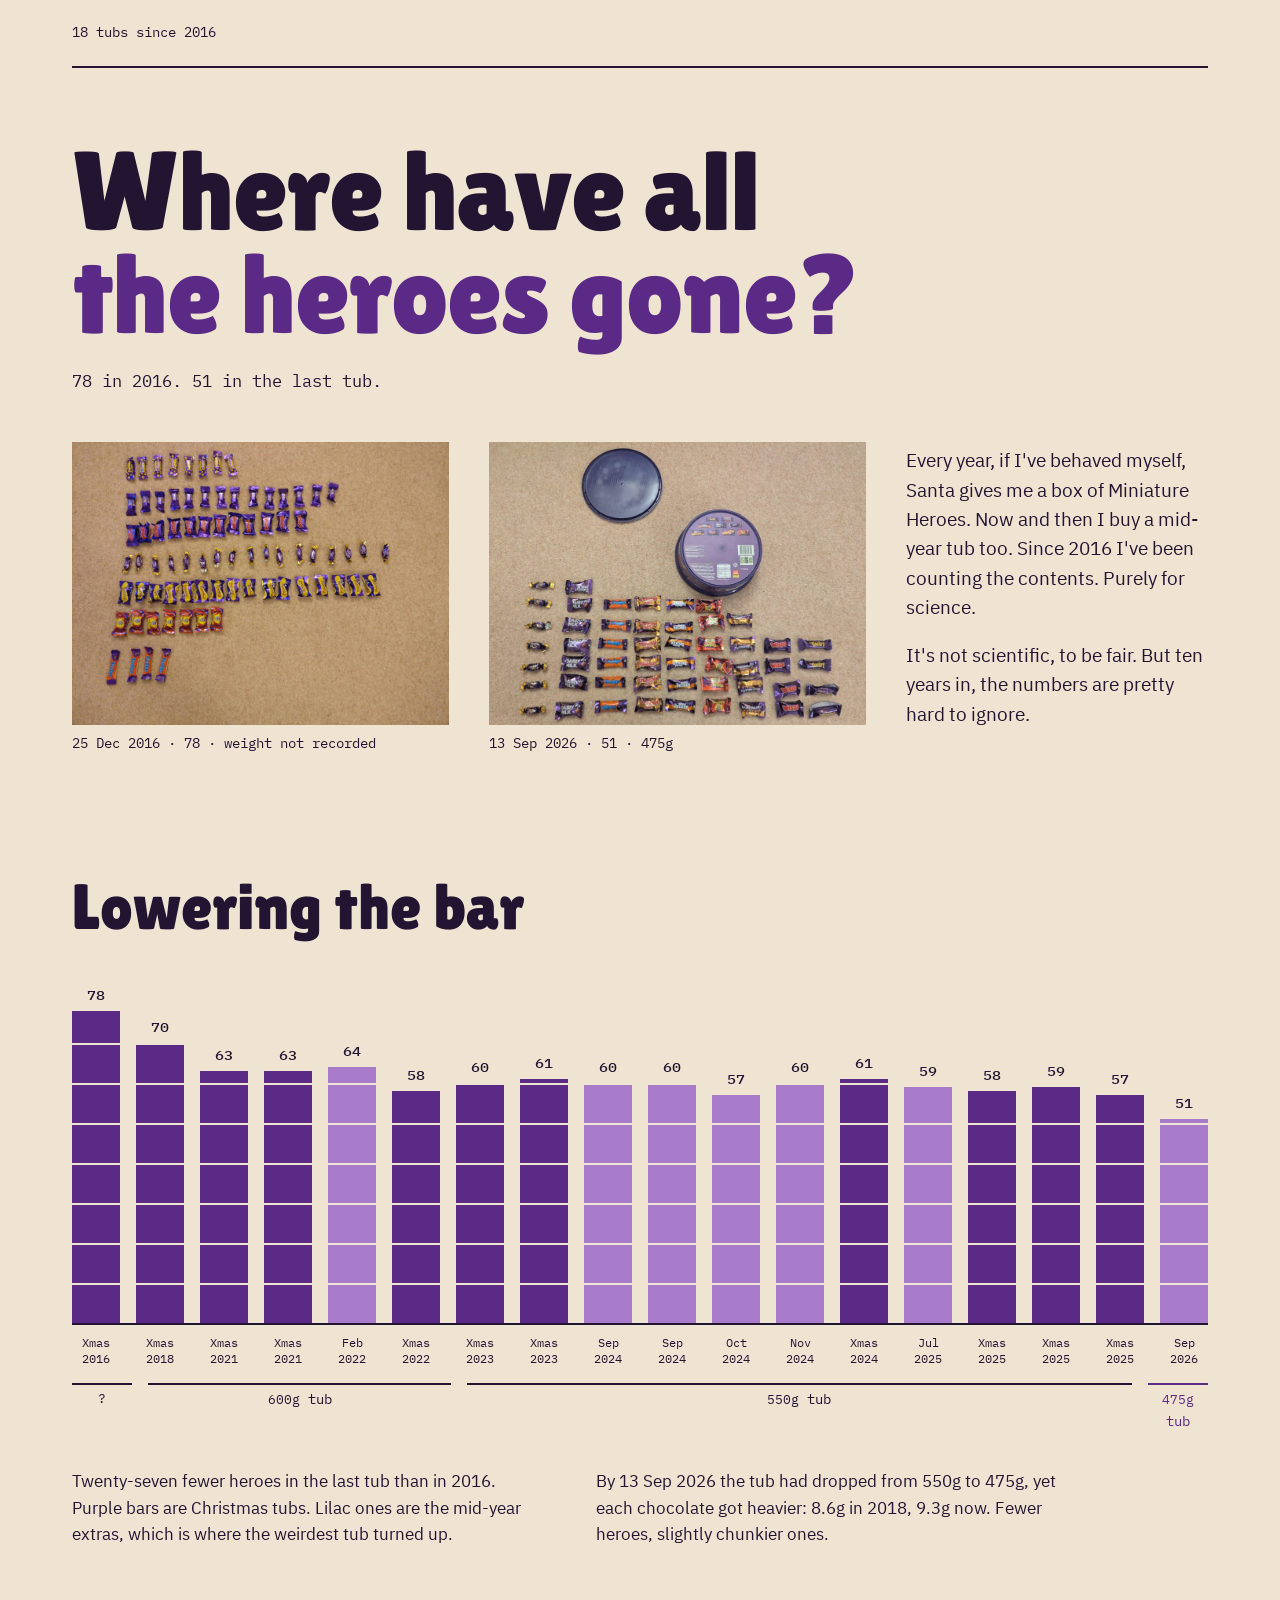
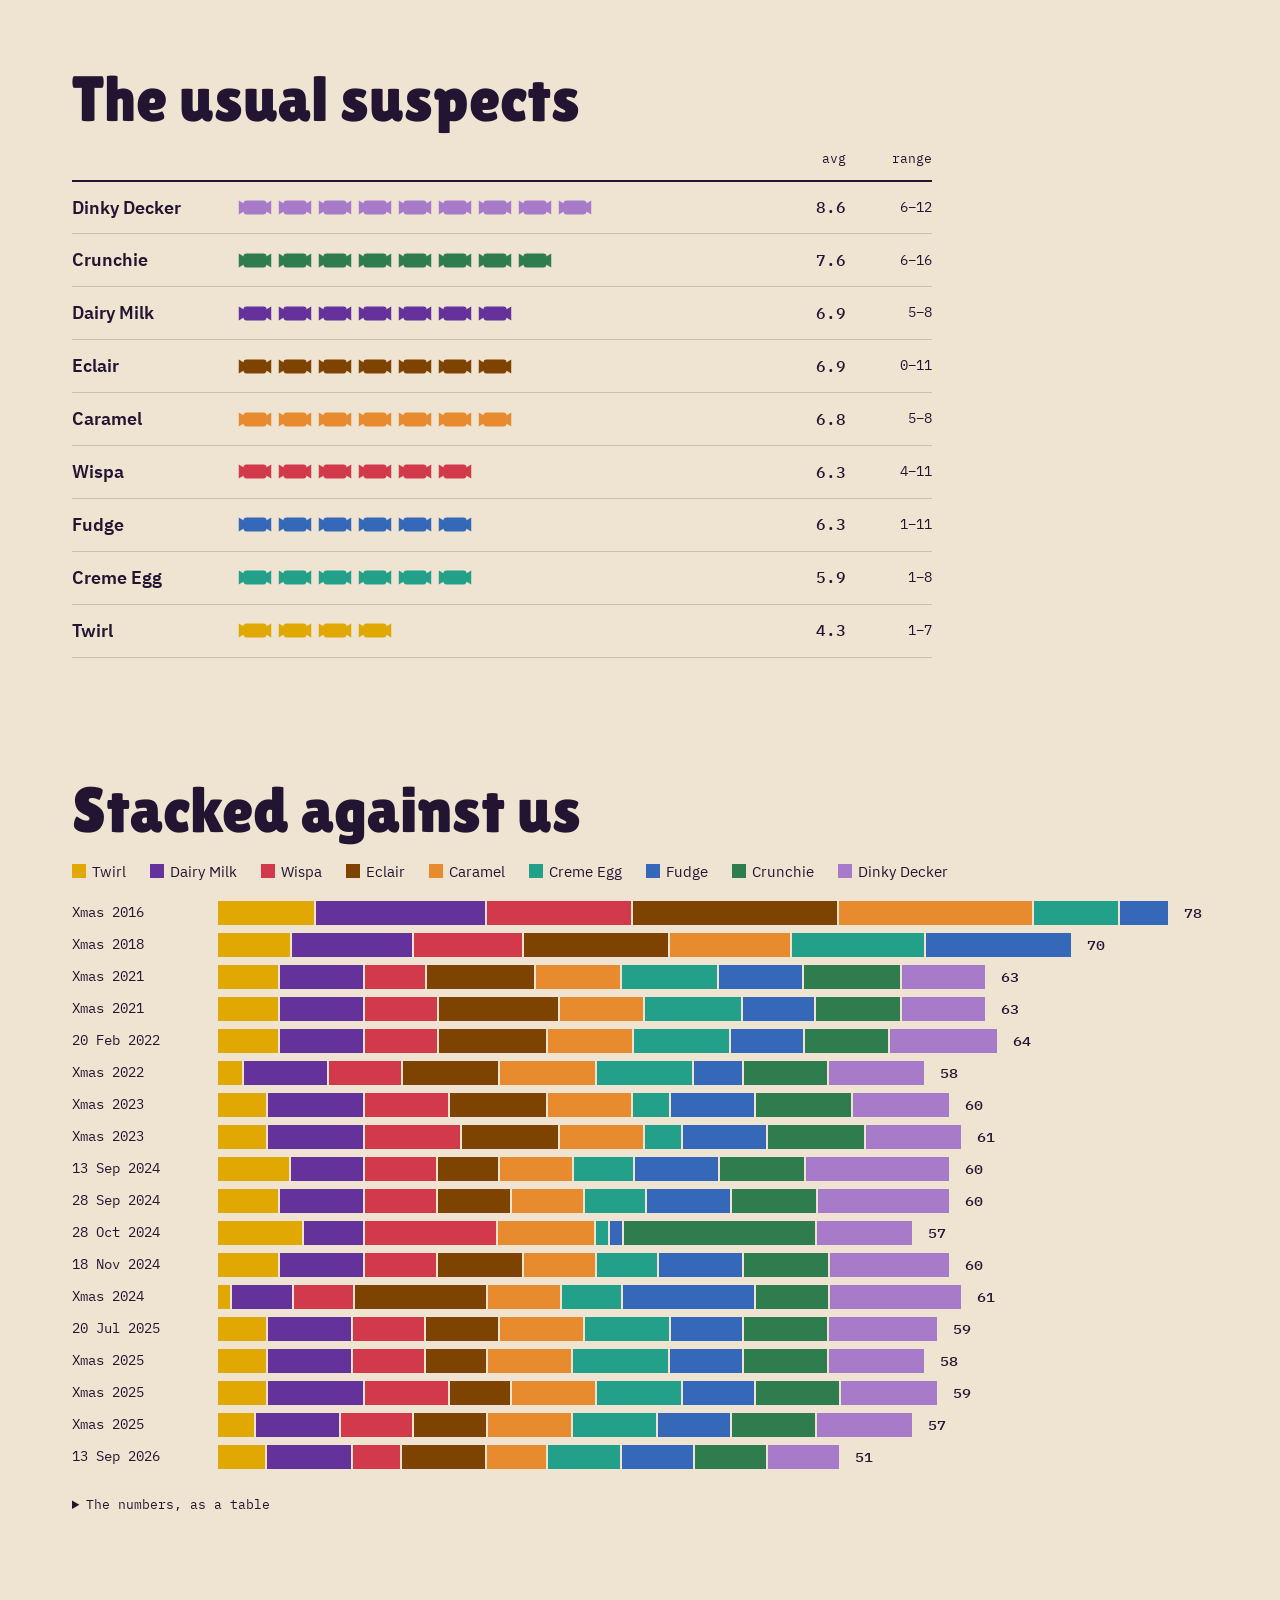
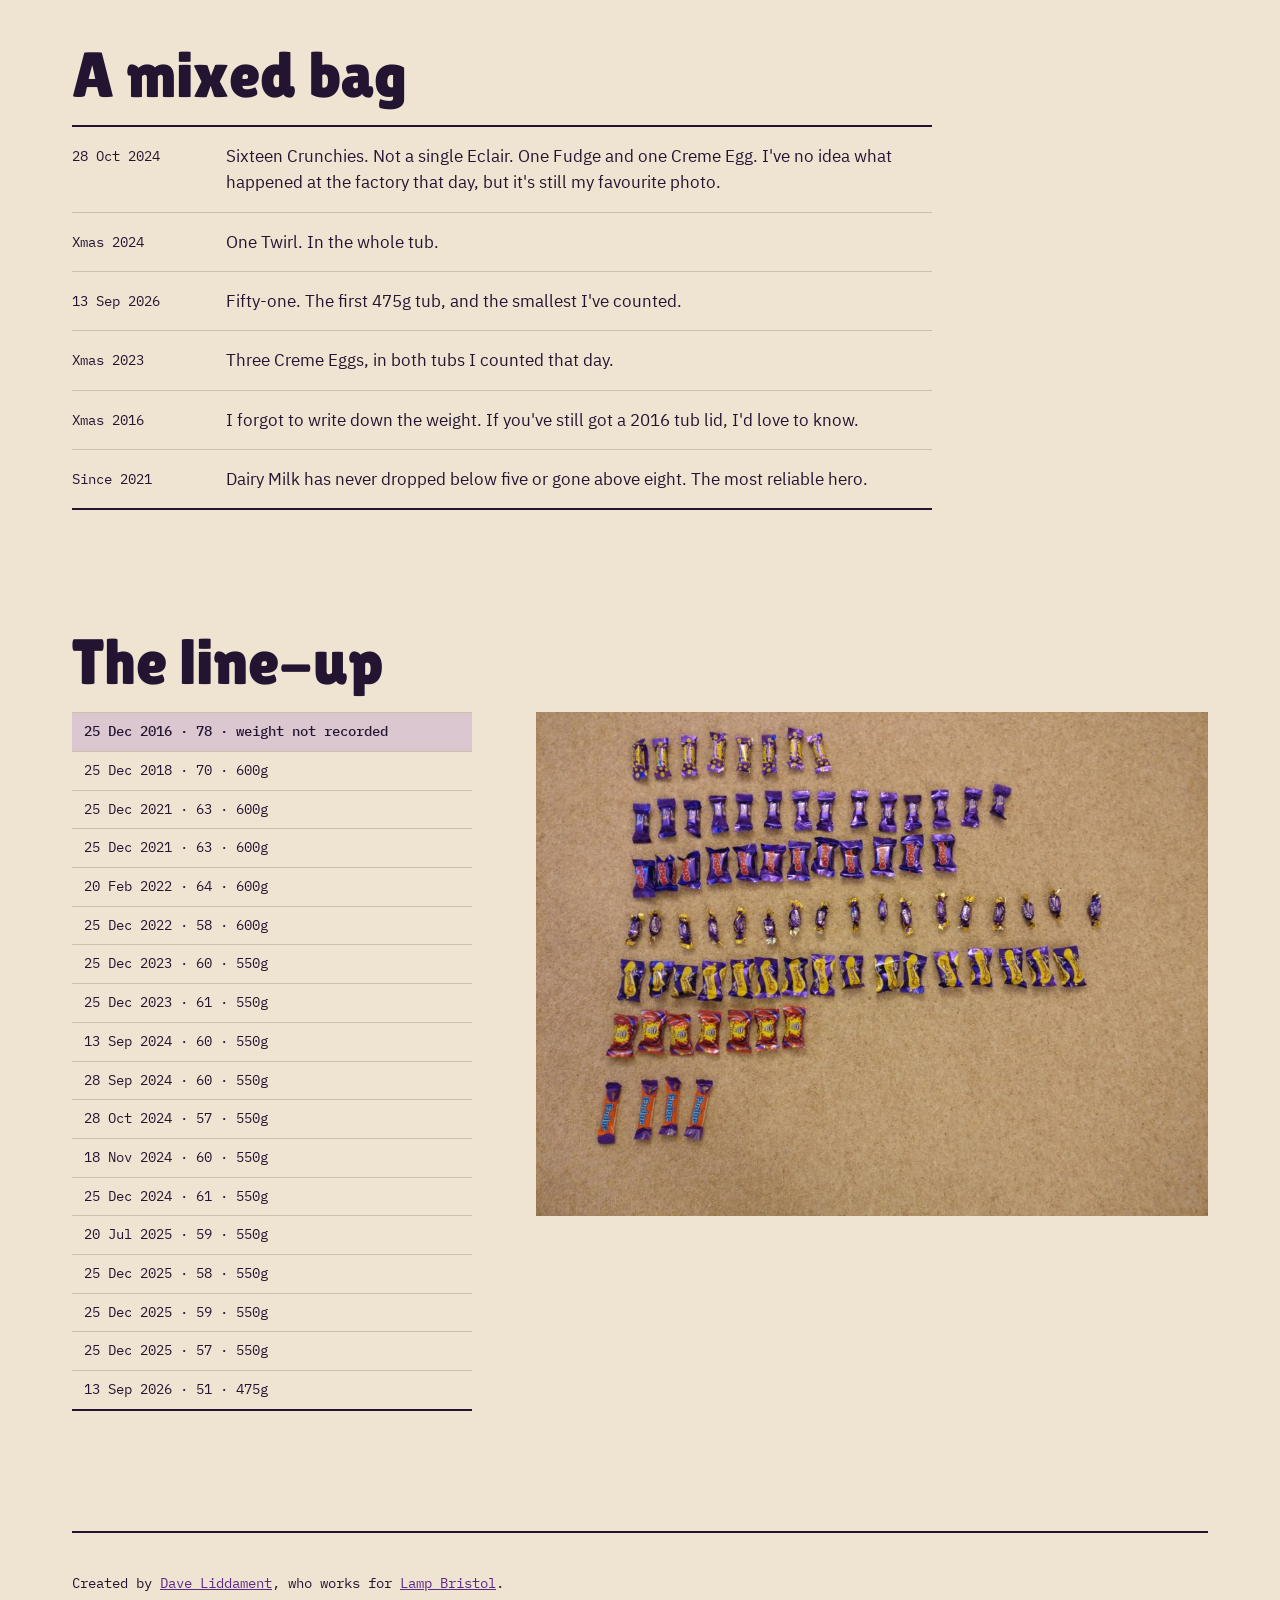
==== commit 1e754e2c: "Build of DaveLiddament/heroes@3cfd66044e749a2360e77de9afd70135297c17dd" ====
--- a/index.html
+++ b/index.html
@@ -4,13 +4,13 @@
 <meta charset="utf-8">
 <meta name="viewport" content="width=device-width, initial-scale=1">
 <title>Where have all the heroes gone?</title>
-<meta name="description" content="The contents of Cadbury Miniature Heroes over the years">
+<meta name="description" content="Chocs away. The contents of Cadbury Miniature Heroes over the years.">
 <meta name="author" content="Dave Liddament">
 <link rel="canonical" href="https://heroes.daveliddament.co.uk/">
 <meta property="og:type" content="website">
 <meta property="og:site_name" content="Where have all the heroes gone?">
 <meta property="og:title" content="Where have all the heroes gone?">
-<meta property="og:description" content="The contents of Cadbury Miniature Heroes over the years">
+<meta property="og:description" content="Chocs away. The contents of Cadbury Miniature Heroes over the years.">
 <meta property="og:url" content="https://heroes.daveliddament.co.uk/">
 <meta property="og:locale" content="en_GB">
 <meta property="og:image" content="https://heroes.daveliddament.co.uk/social-card.png">
@@ -21,14 +21,14 @@
 <meta name="twitter:image" content="https://heroes.daveliddament.co.uk/social-card.png">
 <meta name="twitter:image:alt" content="Bar Humbug: a grid of chocolate wrappers, most filled in, the rest empty outlines for the Miniature Heroes that have gone since 2016.">
 <meta name="twitter:title" content="Where have all the heroes gone?">
-<meta name="twitter:description" content="The contents of Cadbury Miniature Heroes over the years">
+<meta name="twitter:description" content="Chocs away. The contents of Cadbury Miniature Heroes over the years.">
 <link rel="icon" href="favicon.ico" sizes="32x32">
 <link rel="icon" href="favicon.svg" type="image/svg+xml">
 <link rel="apple-touch-icon" href="apple-touch-icon.png">
 
 <link rel="preload" href="fonts/LilitaOne-Regular.ttf" as="font" type="font/ttf" crossorigin>
 <link rel="stylesheet" href="styles.css">
-<script type="application/ld+json">{"@context":"https://schema.org","@graph":[{"@type":"WebPage","@id":"https://heroes.daveliddament.co.uk/","url":"https://heroes.daveliddament.co.uk/","name":"Where have all the heroes gone?","description":"The contents of Cadbury Miniature Heroes over the years","inLanguage":"en-GB","author":{"@type":"Person","name":"Dave Liddament","url":"https://www.daveliddament.co.uk/"},"primaryImageOfPage":"https://heroes.daveliddament.co.uk/social-card.png"},{"@type":"Dataset","name":"Miniature Heroes tub counts","description":"How many of each chocolate were in 18 tubs of Cadbury Miniature Heroes, with the net weight of each tub.","url":"https://heroes.daveliddament.co.uk/","creator":{"@type":"Person","name":"Dave Liddament","url":"https://www.daveliddament.co.uk/"},"temporalCoverage":"2016/2026","isAccessibleForFree":true}]}</script>
+<script type="application/ld+json">{"@context":"https://schema.org","@graph":[{"@type":"WebPage","@id":"https://heroes.daveliddament.co.uk/","url":"https://heroes.daveliddament.co.uk/","name":"Where have all the heroes gone?","description":"Chocs away. The contents of Cadbury Miniature Heroes over the years.","inLanguage":"en-GB","author":{"@type":"Person","name":"Dave Liddament","url":"https://www.daveliddament.co.uk/"},"primaryImageOfPage":"https://heroes.daveliddament.co.uk/social-card.png"},{"@type":"Dataset","name":"Miniature Heroes tub counts","description":"How many of each chocolate were in 18 tubs of Cadbury Miniature Heroes, with the net weight of each tub.","url":"https://heroes.daveliddament.co.uk/","creator":{"@type":"Person","name":"Dave Liddament","url":"https://www.daveliddament.co.uk/"},"temporalCoverage":"2016/2026","isAccessibleForFree":true}]}</script>
 </head>
 <body>
 <div class="wrap">
@@ -863,7 +863,7 @@
 
 <section id="odd">
   <div class="stack">
-    <h2>The odd ones</h2>
+    <h2>A mixed bag</h2>
         <div class="odd-entries">
             <div class="odd-entry">
         <span class="when">28 Oct 2024</span>
@@ -895,7 +895,7 @@
 
 <section id="photos">
   <div class="stack">
-    <h2>Every photo</h2>
+    <h2>The line-up</h2>
         <div class="gallery swap" role="radiogroup" aria-label="Choose a tub to see its photo">
             <input class="swap-input is-default" type="radio" name="photo" id="show-photo-1" checked>
       <figure class="swap-figure">
--- a/styles.css
+++ b/styles.css
@@ -161,13 +161,13 @@
 .swap:has(.swap-input.is-default:checked):has(.swap-label:target) .swap-input:checked + .swap-figure + .swap-label { background: none; }
 .swap:has(.swap-input.is-default:checked) .swap-label:target { background: color-mix(in srgb, var(--lilac) 28%, transparent); }
 
-/* Oddities: a plain list. The photos live in "Every photo". */
+/* Oddities: a plain list. The photos live in the gallery. */
 .odd-entries { border-top: 2px solid var(--ink); border-bottom: 2px solid var(--ink); }
 .odd-entry { display: flex; flex-direction: column; gap: 4px; padding: 14px 0; }
 .odd-entry + .odd-entry { border-top: 1px solid var(--rule); }
 .odd-entry .when { font-family: var(--mono); font-size: 12px; }
 
-/* Every photo: a row per tub. */
+/* The gallery: a row per tub. */
 .gallery { border-bottom: 2px solid var(--ink); }
 .shot-label { display: block; padding: 8px 12px; border-top: 1px solid var(--rule); font-family: var(--mono); font-size: 12px; }
 .gallery .swap-input:checked + .swap-figure + .shot-label { font-weight: 500; }
@@ -248,7 +248,7 @@
   .odd-entry { flex-direction: row; gap: 24px; padding: 16px 0; }
   .odd-entry .when { width: 130px; flex-shrink: 0; font-size: 14px; padding-top: 3px; }
 
-  /* Every photo: the list down the left, the viewer on the right. */
+  /* The gallery: the list down the left, the viewer on the right. */
   .gallery { position: relative; min-height: 580px; border-bottom: 0; }
   .shot-label { width: 400px; font-size: 14px; }
   .shot-label:last-of-type { border-bottom: 2px solid var(--ink); }
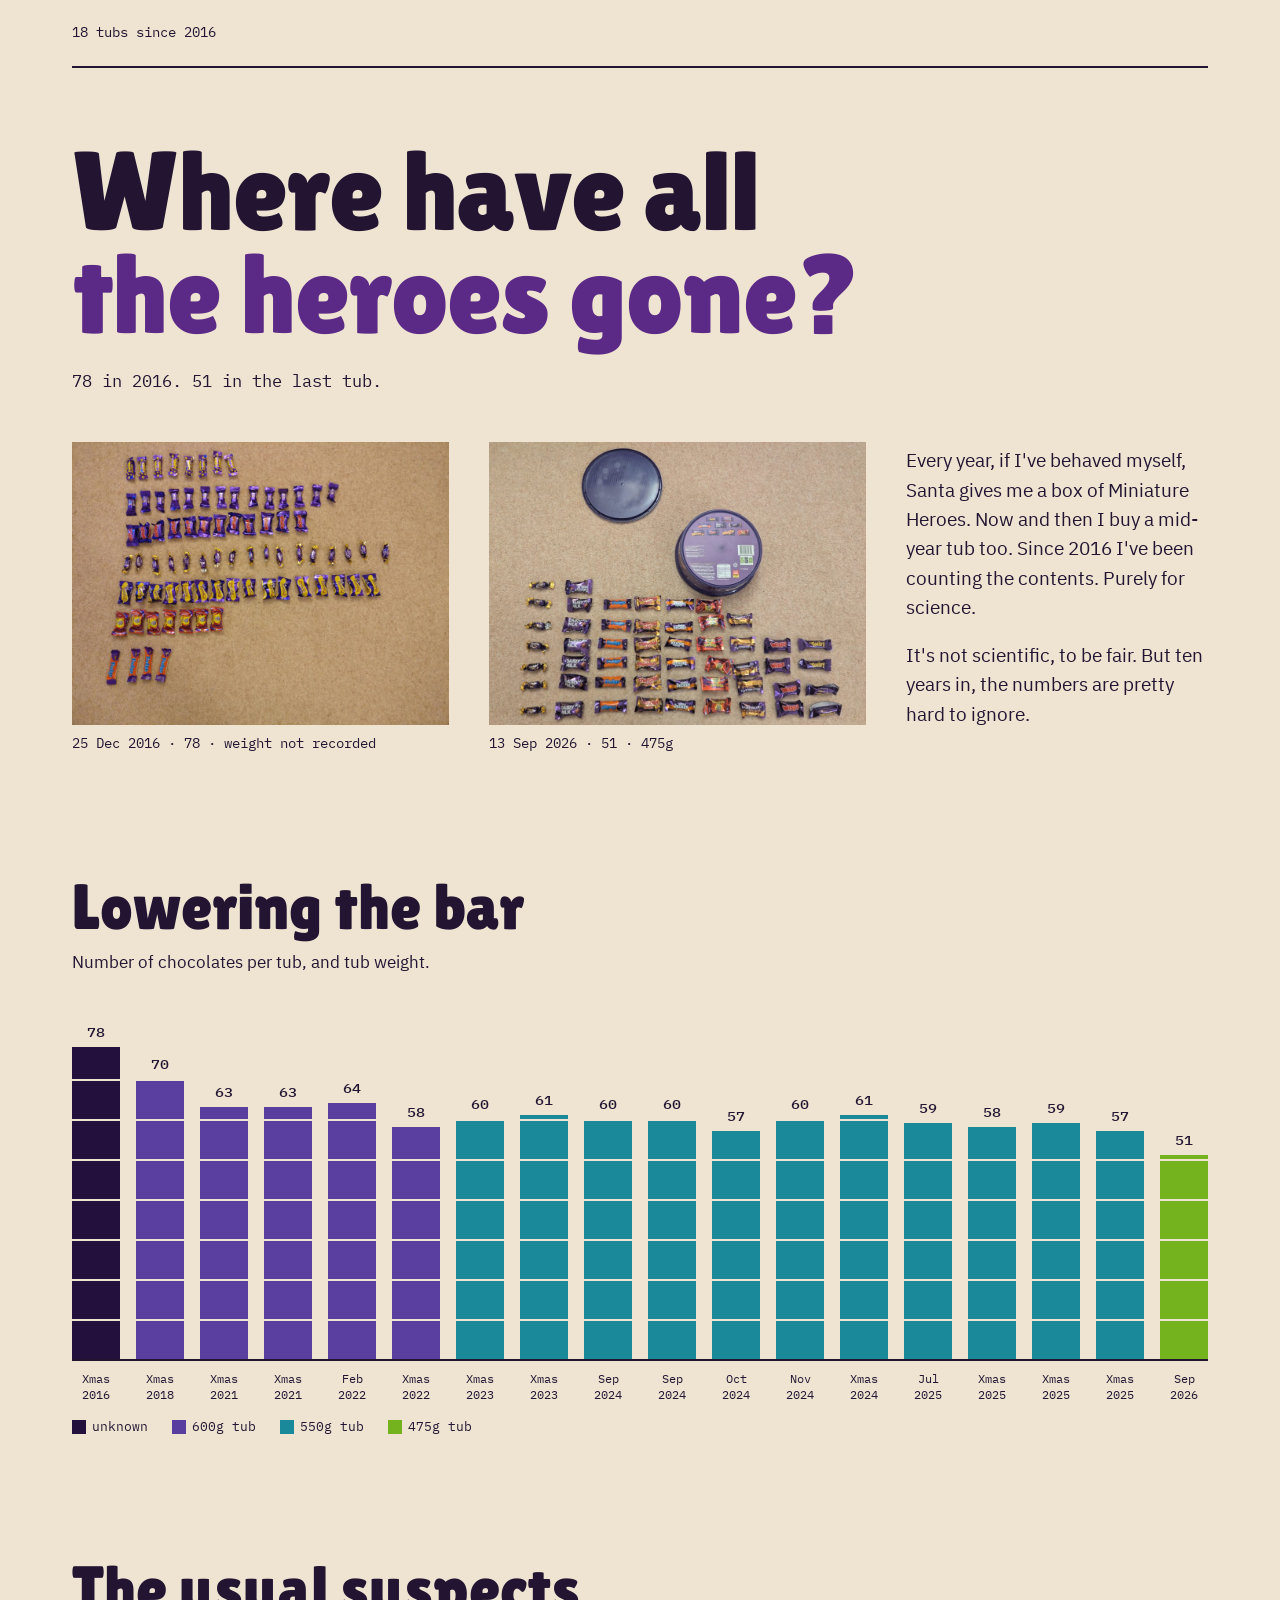
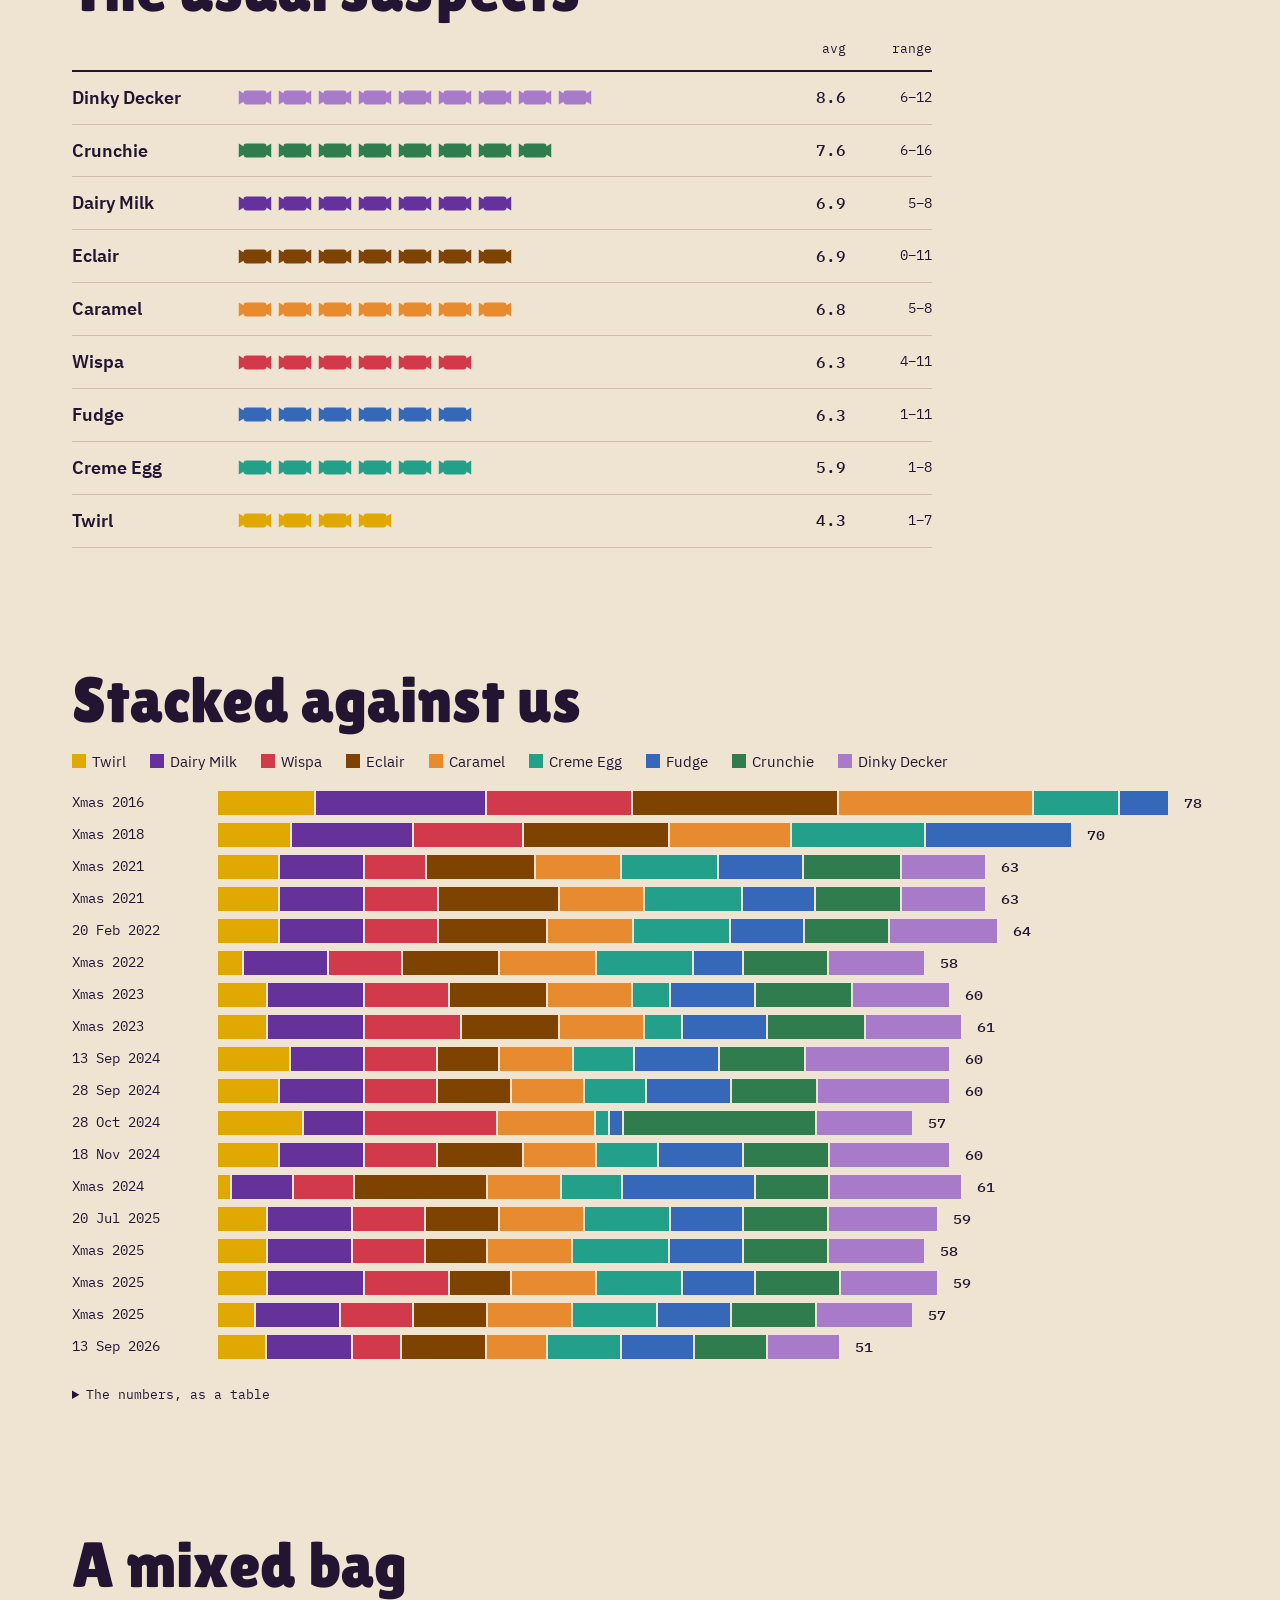
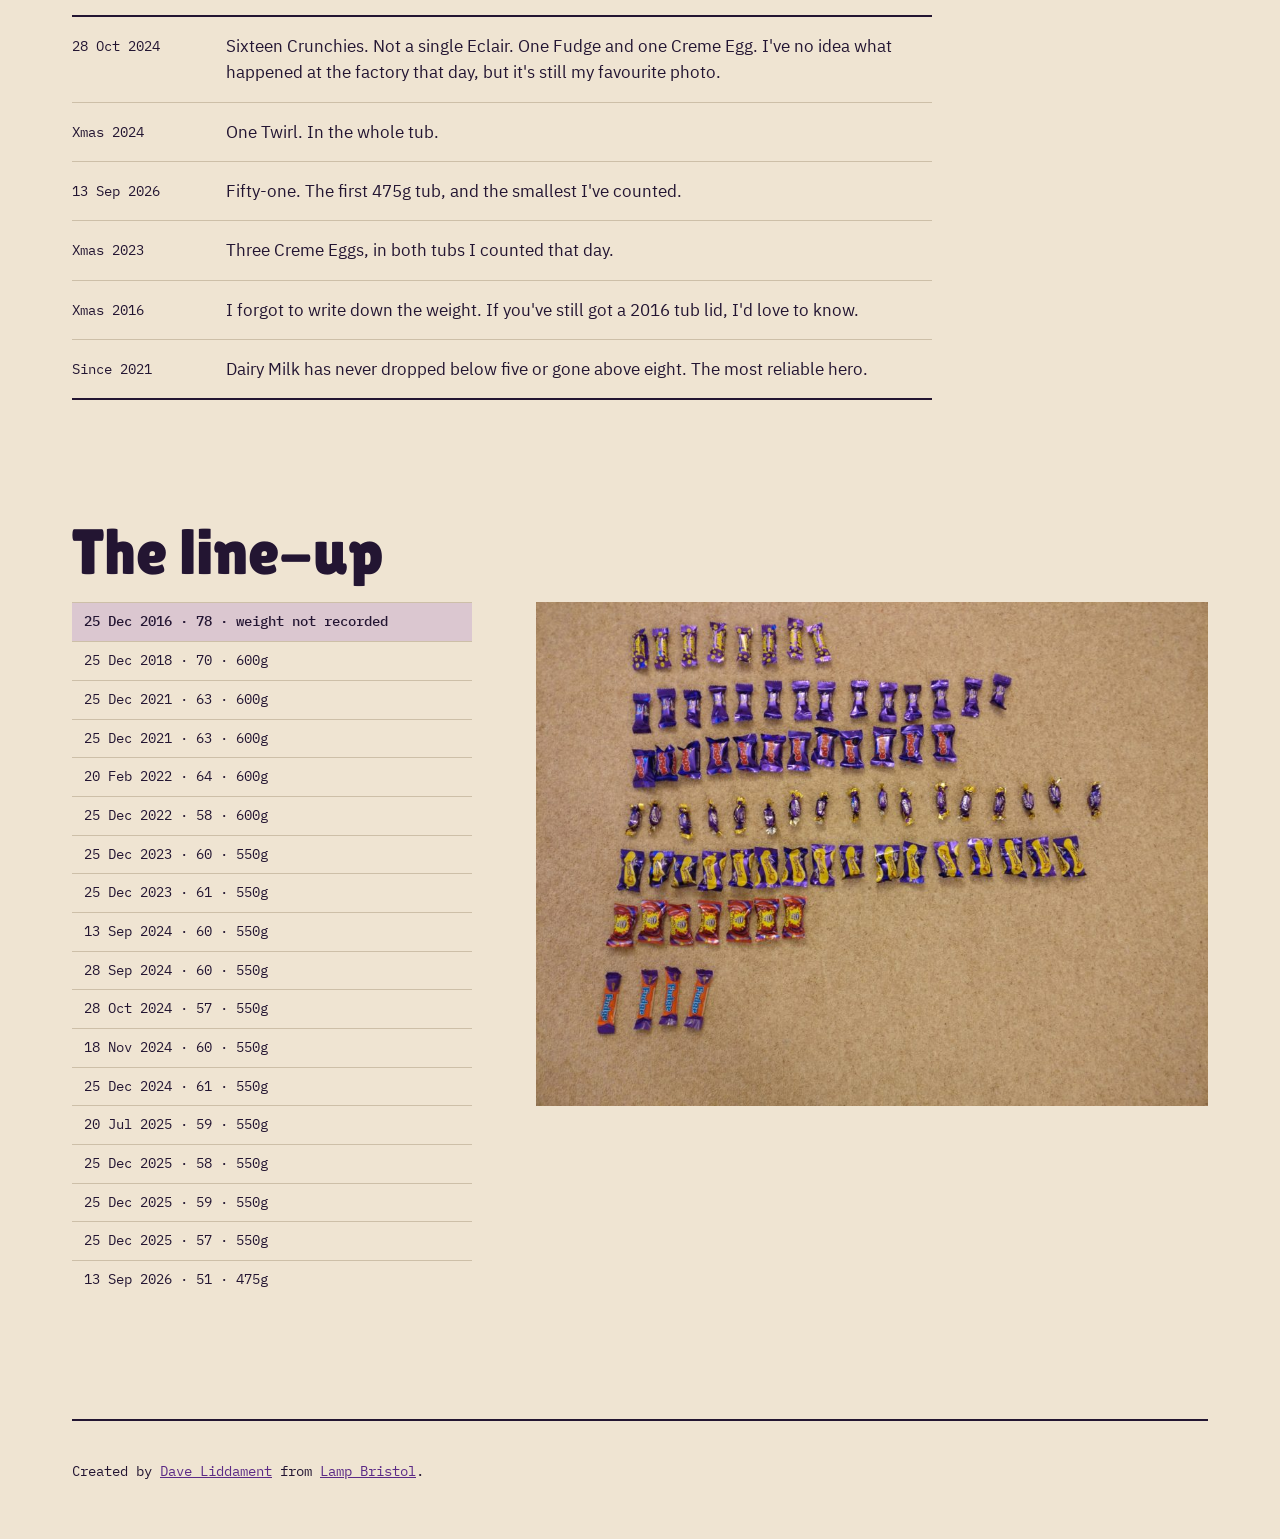
==== commit f0021ac0: "Build of DaveLiddament/heroes@8300fe42025e29274205fcb06ed770d843fecef8" ====
--- a/index.html
+++ b/index.html
@@ -61,80 +61,84 @@
 
 <section id="count">
   <div class="stack">
-    <h2>Lowering the bar</h2>
+    <div class="section-head">
+      <h2>Lowering the bar</h2>
+      <p>Number of chocolates per tub, and tub weight.</p>
+    </div>
+    <div class="totals-block">
     <div class="totals" role="img" aria-label="Chocolates per tub, 2016 to 2026: 78 in the first tub, 51 in the latest." style="--max: 78">
       <div class="bars">
-                <div class="col" title="Xmas 2016: 78">
+                <div class="col" title="Xmas 2016: 78 · weight unknown">
           <span class="num">78</span>
-          <div class="bar xmas" style="--n: 78"></div>
-        </div>
-                <div class="col" title="Xmas 2018: 70">
+          <div class="bar" style="--n: 78; --shade: 100"></div>
+        </div>
+                <div class="col" title="Xmas 2018: 70 · 600g">
           <span class="num">70</span>
-          <div class="bar xmas" style="--n: 70"></div>
-        </div>
-                <div class="col" title="Xmas 2021: 63">
+          <div class="bar" style="--n: 70; --shade: 67"></div>
+        </div>
+                <div class="col" title="Xmas 2021: 63 · 600g">
           <span class="num">63</span>
-          <div class="bar xmas" style="--n: 63"></div>
-        </div>
-                <div class="col" title="Xmas 2021: 63">
+          <div class="bar" style="--n: 63; --shade: 67"></div>
+        </div>
+                <div class="col" title="Xmas 2021: 63 · 600g">
           <span class="num">63</span>
-          <div class="bar xmas" style="--n: 63"></div>
-        </div>
-                <div class="col" title="20 Feb 2022: 64">
+          <div class="bar" style="--n: 63; --shade: 67"></div>
+        </div>
+                <div class="col" title="20 Feb 2022: 64 · 600g">
           <span class="num">64</span>
-          <div class="bar midyear" style="--n: 64"></div>
-        </div>
-                <div class="col" title="Xmas 2022: 58">
+          <div class="bar" style="--n: 64; --shade: 67"></div>
+        </div>
+                <div class="col" title="Xmas 2022: 58 · 600g">
           <span class="num">58</span>
-          <div class="bar xmas" style="--n: 58"></div>
-        </div>
-                <div class="col" title="Xmas 2023: 60">
+          <div class="bar" style="--n: 58; --shade: 67"></div>
+        </div>
+                <div class="col" title="Xmas 2023: 60 · 550g">
           <span class="num">60</span>
-          <div class="bar xmas" style="--n: 60"></div>
-        </div>
-                <div class="col" title="Xmas 2023: 61">
+          <div class="bar" style="--n: 60; --shade: 33"></div>
+        </div>
+                <div class="col" title="Xmas 2023: 61 · 550g">
           <span class="num">61</span>
-          <div class="bar xmas" style="--n: 61"></div>
-        </div>
-                <div class="col" title="13 Sep 2024: 60">
+          <div class="bar" style="--n: 61; --shade: 33"></div>
+        </div>
+                <div class="col" title="13 Sep 2024: 60 · 550g">
           <span class="num">60</span>
-          <div class="bar midyear" style="--n: 60"></div>
-        </div>
-                <div class="col" title="28 Sep 2024: 60">
+          <div class="bar" style="--n: 60; --shade: 33"></div>
+        </div>
+                <div class="col" title="28 Sep 2024: 60 · 550g">
           <span class="num">60</span>
-          <div class="bar midyear" style="--n: 60"></div>
-        </div>
-                <div class="col" title="28 Oct 2024: 57">
+          <div class="bar" style="--n: 60; --shade: 33"></div>
+        </div>
+                <div class="col" title="28 Oct 2024: 57 · 550g">
           <span class="num">57</span>
-          <div class="bar midyear" style="--n: 57"></div>
-        </div>
-                <div class="col" title="18 Nov 2024: 60">
+          <div class="bar" style="--n: 57; --shade: 33"></div>
+        </div>
+                <div class="col" title="18 Nov 2024: 60 · 550g">
           <span class="num">60</span>
-          <div class="bar midyear" style="--n: 60"></div>
-        </div>
-                <div class="col" title="Xmas 2024: 61">
+          <div class="bar" style="--n: 60; --shade: 33"></div>
+        </div>
+                <div class="col" title="Xmas 2024: 61 · 550g">
           <span class="num">61</span>
-          <div class="bar xmas" style="--n: 61"></div>
-        </div>
-                <div class="col" title="20 Jul 2025: 59">
+          <div class="bar" style="--n: 61; --shade: 33"></div>
+        </div>
+                <div class="col" title="20 Jul 2025: 59 · 550g">
           <span class="num">59</span>
-          <div class="bar midyear" style="--n: 59"></div>
-        </div>
-                <div class="col" title="Xmas 2025: 58">
+          <div class="bar" style="--n: 59; --shade: 33"></div>
+        </div>
+                <div class="col" title="Xmas 2025: 58 · 550g">
           <span class="num">58</span>
-          <div class="bar xmas" style="--n: 58"></div>
-        </div>
-                <div class="col" title="Xmas 2025: 59">
+          <div class="bar" style="--n: 58; --shade: 33"></div>
+        </div>
+                <div class="col" title="Xmas 2025: 59 · 550g">
           <span class="num">59</span>
-          <div class="bar xmas" style="--n: 59"></div>
-        </div>
-                <div class="col" title="Xmas 2025: 57">
+          <div class="bar" style="--n: 59; --shade: 33"></div>
+        </div>
+                <div class="col" title="Xmas 2025: 57 · 550g">
           <span class="num">57</span>
-          <div class="bar xmas" style="--n: 57"></div>
-        </div>
-                <div class="col" title="13 Sep 2026: 51">
+          <div class="bar" style="--n: 57; --shade: 33"></div>
+        </div>
+                <div class="col" title="13 Sep 2026: 51 · 475g">
           <span class="num">51</span>
-          <div class="bar midyear" style="--n: 51"></div>
+          <div class="bar" style="--n: 51; --shade: 0"></div>
         </div>
               </div>
       <div class="labels">
@@ -157,17 +161,14 @@
                 <span><span class="yy">&#039;25</span><span class="full">Xmas<br>2025</span></span>
                 <span><span class="yy">&#039;26</span><span class="full">Sep<br>2026</span></span>
               </div>
-      <div class="weights">
-                <div style="flex-grow: 1">?</div>
-                <div style="flex-grow: 5">600g<span class="tub"> tub</span></div>
-                <div style="flex-grow: 11">550g<span class="tub"> tub</span></div>
-                <div class="current" style="flex-grow: 1">475g<span class="tub"> tub</span></div>
-              </div>
     </div>
-    <div class="count-notes">
-      <p>Twenty-seven fewer heroes in the last tub than in 2016. Purple bars are Christmas tubs. Lilac ones are the mid-year extras, which is where the weirdest tub turned up.</p>
-            <p>By 13 Sep 2026 the tub had dropped from 550g to 475g, yet each chocolate got heavier: 8.6g in 2018, 9.3g now. Fewer heroes, slightly chunkier ones.</p>
+        <div class="weight-key">
+            <span style="--shade: 100"><i></i>unknown</span>
+            <span style="--shade: 67"><i></i>600g tub</span>
+            <span style="--shade: 33"><i></i>550g tub</span>
+            <span style="--shade: 0"><i></i>475g tub</span>
           </div>
+    </div>
   </div>
 </section>
 
@@ -1012,7 +1013,7 @@
 </main>
 
 <footer>
-  <p class="by">Created by <a href="https://www.daveliddament.co.uk/">Dave Liddament</a>, who works for <a href="https://lampbristol.com/">Lamp Bristol</a>.</p>
+  <p class="by">Created by <a href="https://www.daveliddament.co.uk/">Dave Liddament</a> from <a href="https://lampbristol.com/">Lamp Bristol</a>.</p>
 </footer>
 
 
--- a/styles.css
+++ b/styles.css
@@ -62,6 +62,8 @@
 p { margin: 0; }
 section { padding-top: 72px; }
 .stack { display: flex; flex-direction: column; gap: 18px; }
+/* A heading with a line of text that belongs to it: closer together than the stack's gap. */
+.section-head { display: flex; flex-direction: column; gap: 10px; }
 
 /* Masthead */
 .masthead { display: flex; justify-content: space-between; align-items: baseline; gap: 16px; padding: 16px 0; border-bottom: 2px solid var(--ink); font-family: var(--mono); font-size: 12px; }
@@ -79,21 +81,48 @@
 
 /* Totals chart. --per is the height of one chocolate; a notch every ten. */
 .totals { display: flex; flex-direction: column; gap: 6px; --per: calc(218px / var(--max)); }
-.totals .bars, .totals .labels, .totals .weights { display: flex; gap: 4px; }
+.totals .bars, .totals .labels { display: flex; gap: 4px; }
 .totals .bars { height: 250px; align-items: flex-end; border-bottom: 2px solid var(--ink); }
 .totals .col { flex: 1 1 0; display: flex; flex-direction: column; align-items: center; justify-content: flex-end; gap: 4px; height: 100%; }
 .totals .num { font-family: var(--mono); font-size: 10px; }
+/*
+  Bars are shaded by tub size: --shade runs 0 (smallest tub) to 100 (biggest),
+  by rank (see App\Stats\WeightShades), through four anchors: lime, teal,
+  violet, plum, at shade 0, 33, 67 and 100. With four sizes every bar lands on
+  an anchor; with more, the mix interpolates between neighbours.
+
+  One purple ramp could not do this. Lightness is used up (any lighter and the
+  pale end fades into --bg, and the dark end is nearly black), which left
+  neighbouring sizes about 16 apart (OKLab x 100). So the hue changes a lot at
+  every step while the lightness still falls steadily: the darker the bar, the
+  bigger the tub, and neighbours are 21 or more apart, about 17 at worst under
+  protan/deutan simulation. The violet and the teal sit near Dairy Milk's and
+  Creme Egg's colours further down the page; this chart has its own key.
+
+  Validated as an ordinal ramp against --bg for three to six sizes (dataviz
+  skill, validate_palette.js --ordinal): lightness monotone, neighbouring steps
+  0.06 or more apart in lightness, pale end 2:1 on --bg. Its "single hue" check
+  fails, on purpose: that is the trade described above. Re-validate before
+  changing an anchor. A tub whose weight is neither recorded nor given a place
+  in the shading is hatched instead.
+*/
+.totals, .weight-key { --ramp-0: #74B21E; --ramp-1: #18899A; --ramp-2: #5B3FA0; --ramp-3: #24103C; }
+.totals .bar, .weight-key i {
+  --t1: clamp(0%, calc(var(--shade) * 3%), 100%);
+  --t2: clamp(0%, calc((var(--shade) - 33.333) * 3%), 100%);
+  --t3: clamp(0%, calc((var(--shade) - 66.667) * 3%), 100%);
+  --c: color-mix(in oklab, var(--ramp-3) var(--t3), color-mix(in oklab, var(--ramp-2) var(--t2), color-mix(in oklab, var(--ramp-1) var(--t1), var(--ramp-0))));
+}
 .totals .bar { width: 100%; height: calc(var(--n) * var(--per)); background: repeating-linear-gradient(to top, var(--c) 0 calc(var(--per) * 10 - 2px), var(--bg) calc(var(--per) * 10 - 2px) calc(var(--per) * 10)); }
-.totals .bar.xmas { --c: var(--accent); }
-.totals .bar.midyear { --c: var(--lilac); }
+.totals .bar.unknown { background: repeating-linear-gradient(to top, transparent 0 calc(var(--per) * 10 - 2px), var(--bg) calc(var(--per) * 10 - 2px) calc(var(--per) * 10)), repeating-linear-gradient(45deg, var(--accent) 0 2px, transparent 2px 7px); box-shadow: inset 0 0 0 2px var(--accent); }
 /* min-width: 0 keeps every label exactly as wide as its bar, however many tubs there are. */
 .totals .labels > span { flex: 1 1 0; min-width: 0; display: flex; justify-content: center; white-space: nowrap; text-align: center; font-family: var(--mono); font-size: 10px; line-height: 1.35; }
 .totals .labels .full { display: none; }
-.totals .weights { margin-top: 4px; font-family: var(--mono); font-size: 11px; }
-.totals .weights div { flex-basis: 0; border-top: 2px solid var(--ink); padding-top: 4px; text-align: center; }
-.totals .weights .current { border-color: var(--accent); color: var(--accent); }
-.totals .weights .tub { display: none; }
-.count-notes { display: flex; flex-direction: column; gap: 18px; }
+.totals-block { display: flex; flex-direction: column; gap: 14px; }
+.weight-key { display: flex; flex-wrap: wrap; gap: 6px 16px; font-family: var(--mono); font-size: 11px; }
+.weight-key span { display: inline-flex; align-items: center; gap: 6px; }
+.weight-key i { width: 12px; height: 12px; background: var(--c); }
+.weight-key .unknown i { background: repeating-linear-gradient(45deg, var(--accent) 0 2px, transparent 2px 5px); box-shadow: inset 0 0 0 1.5px var(--accent); }
 
 /* Typical tub pictogram */
 .lineup { border-top: 2px solid var(--ink); }
@@ -168,7 +197,6 @@
 .odd-entry .when { font-family: var(--mono); font-size: 12px; }
 
 /* The gallery: a row per tub. */
-.gallery { border-bottom: 2px solid var(--ink); }
 .shot-label { display: block; padding: 8px 12px; border-top: 1px solid var(--rule); font-family: var(--mono); font-size: 12px; }
 .gallery .swap-input:checked + .swap-figure + .shot-label { font-weight: 500; }
 .gallery figcaption { display: none; } /* the selected row says the same thing */
@@ -199,16 +227,14 @@
   .hero-text { grid-column: auto; margin-top: 0; font-size: 19px; gap: 18px; padding-top: 4px; }
 
   .totals { --per: calc(312px / var(--max)); gap: 10px; }
-  .totals .bars, .totals .labels, .totals .weights { gap: 16px; }
+  .totals .bars, .totals .labels { gap: 16px; }
   .totals .bars { height: 350px; }
   .totals .num { font-size: 15px; font-weight: 500; }
   .totals .labels > span { font-size: 12px; }
   .totals .labels .yy { display: none; }
   .totals .labels .full { display: inline; }
-  .totals .weights { font-size: 13px; margin-top: 6px; }
-  .totals .weights .tub { display: inline; }
-  .count-notes { flex-direction: row; gap: 48px; max-width: 1000px; }
-  .count-notes p { flex: 1 1 0; }
+  .weight-key { gap: 8px 24px; font-size: 13px; }
+  .weight-key i { width: 14px; height: 14px; }
   #count .stack { gap: 36px; }
 
   #typical .table { max-width: 860px; }
@@ -249,9 +275,8 @@
   .odd-entry .when { width: 130px; flex-shrink: 0; font-size: 14px; padding-top: 3px; }
 
   /* The gallery: the list down the left, the viewer on the right. */
-  .gallery { position: relative; min-height: 580px; border-bottom: 0; }
+  .gallery { position: relative; min-height: 580px; }
   .shot-label { width: 400px; font-size: 14px; }
-  .shot-label:last-of-type { border-bottom: 2px solid var(--ink); }
   .gallery .swap-figure { left: 464px; right: 0; }
 
   .notfound .empties { gap: 16px; }
